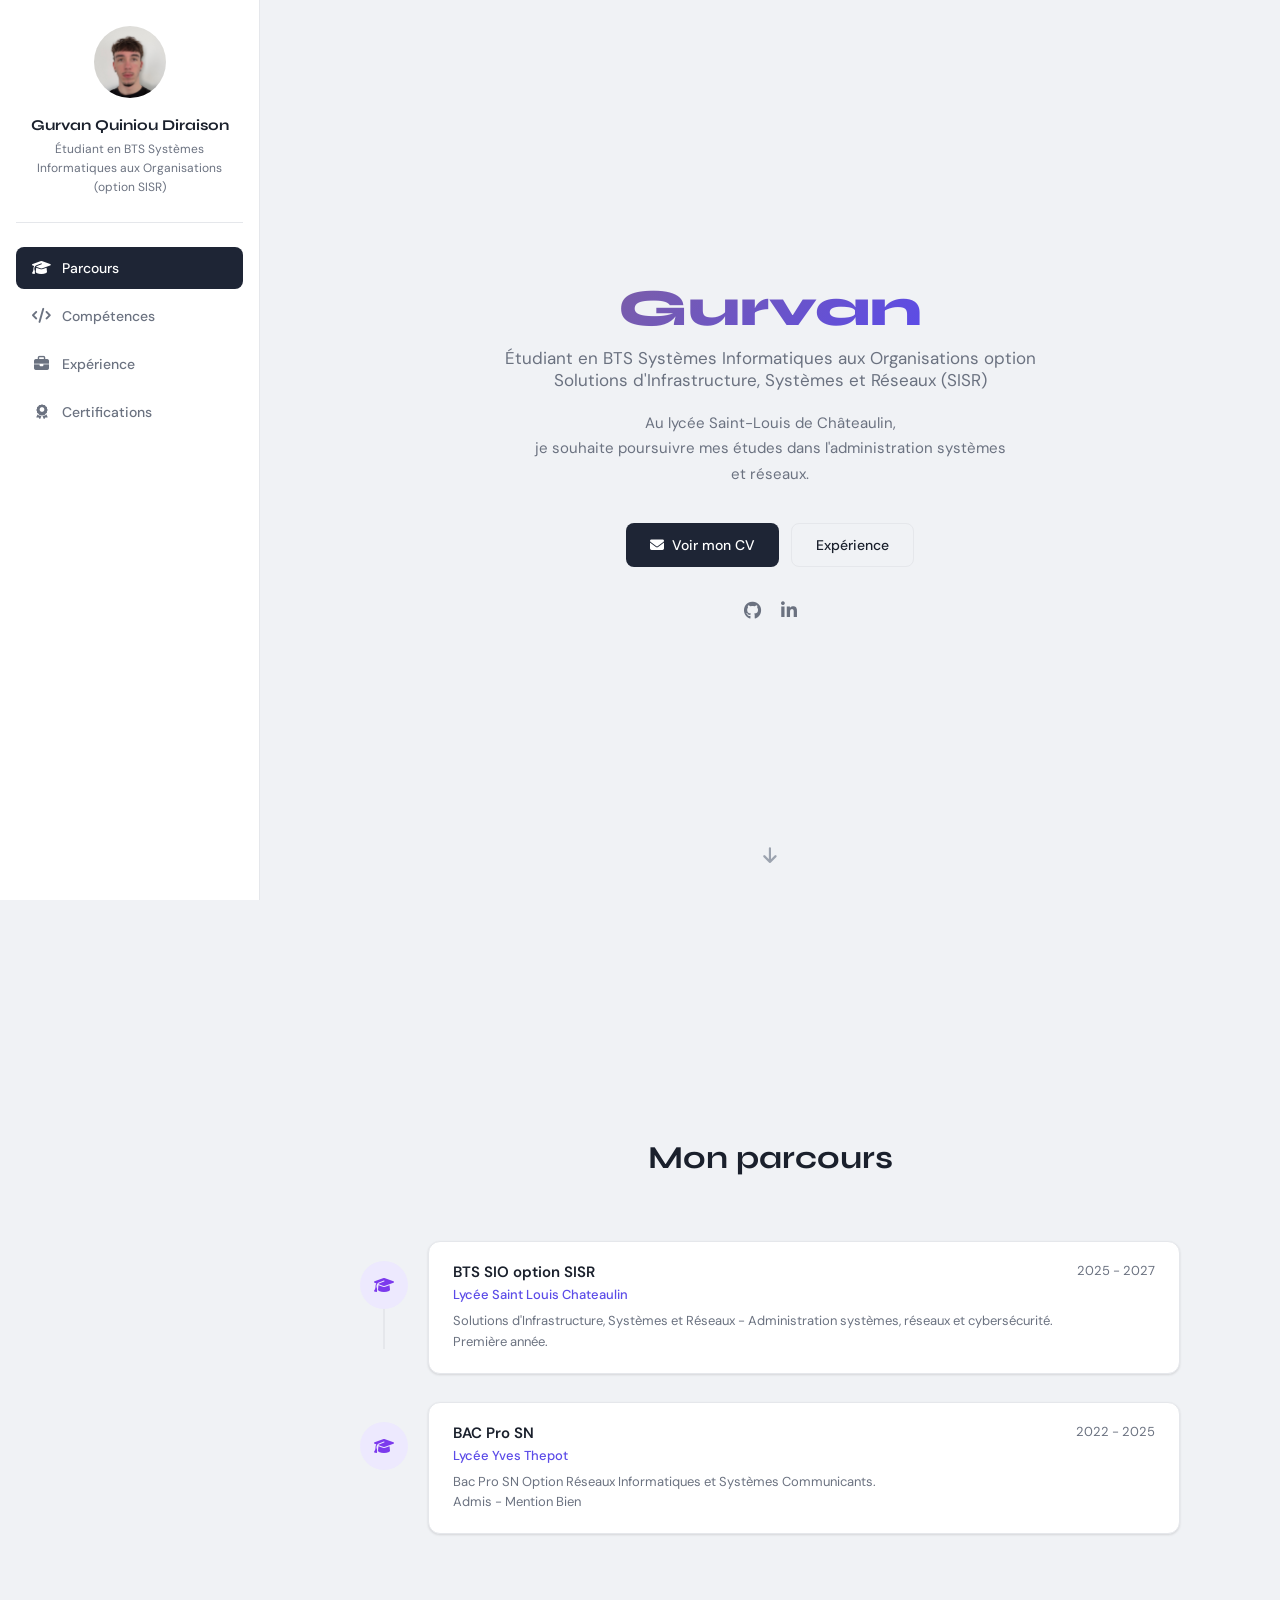
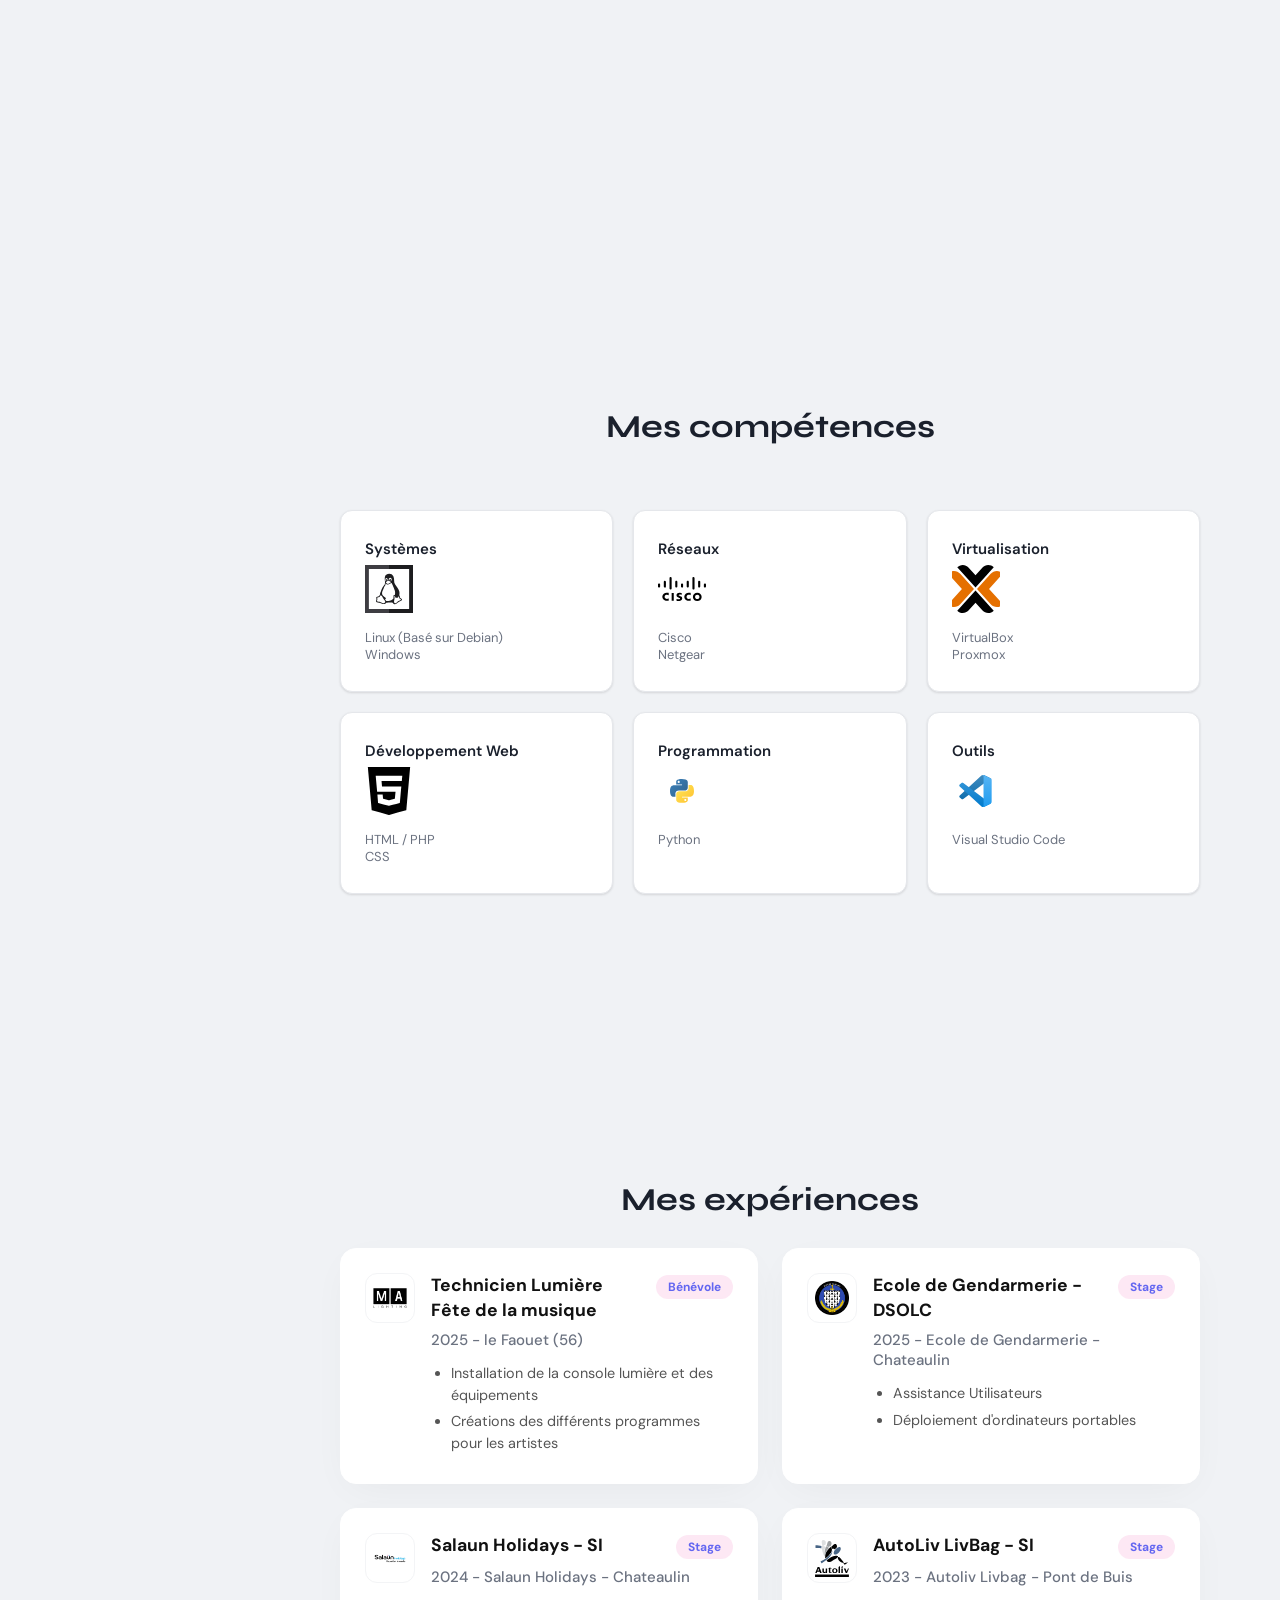
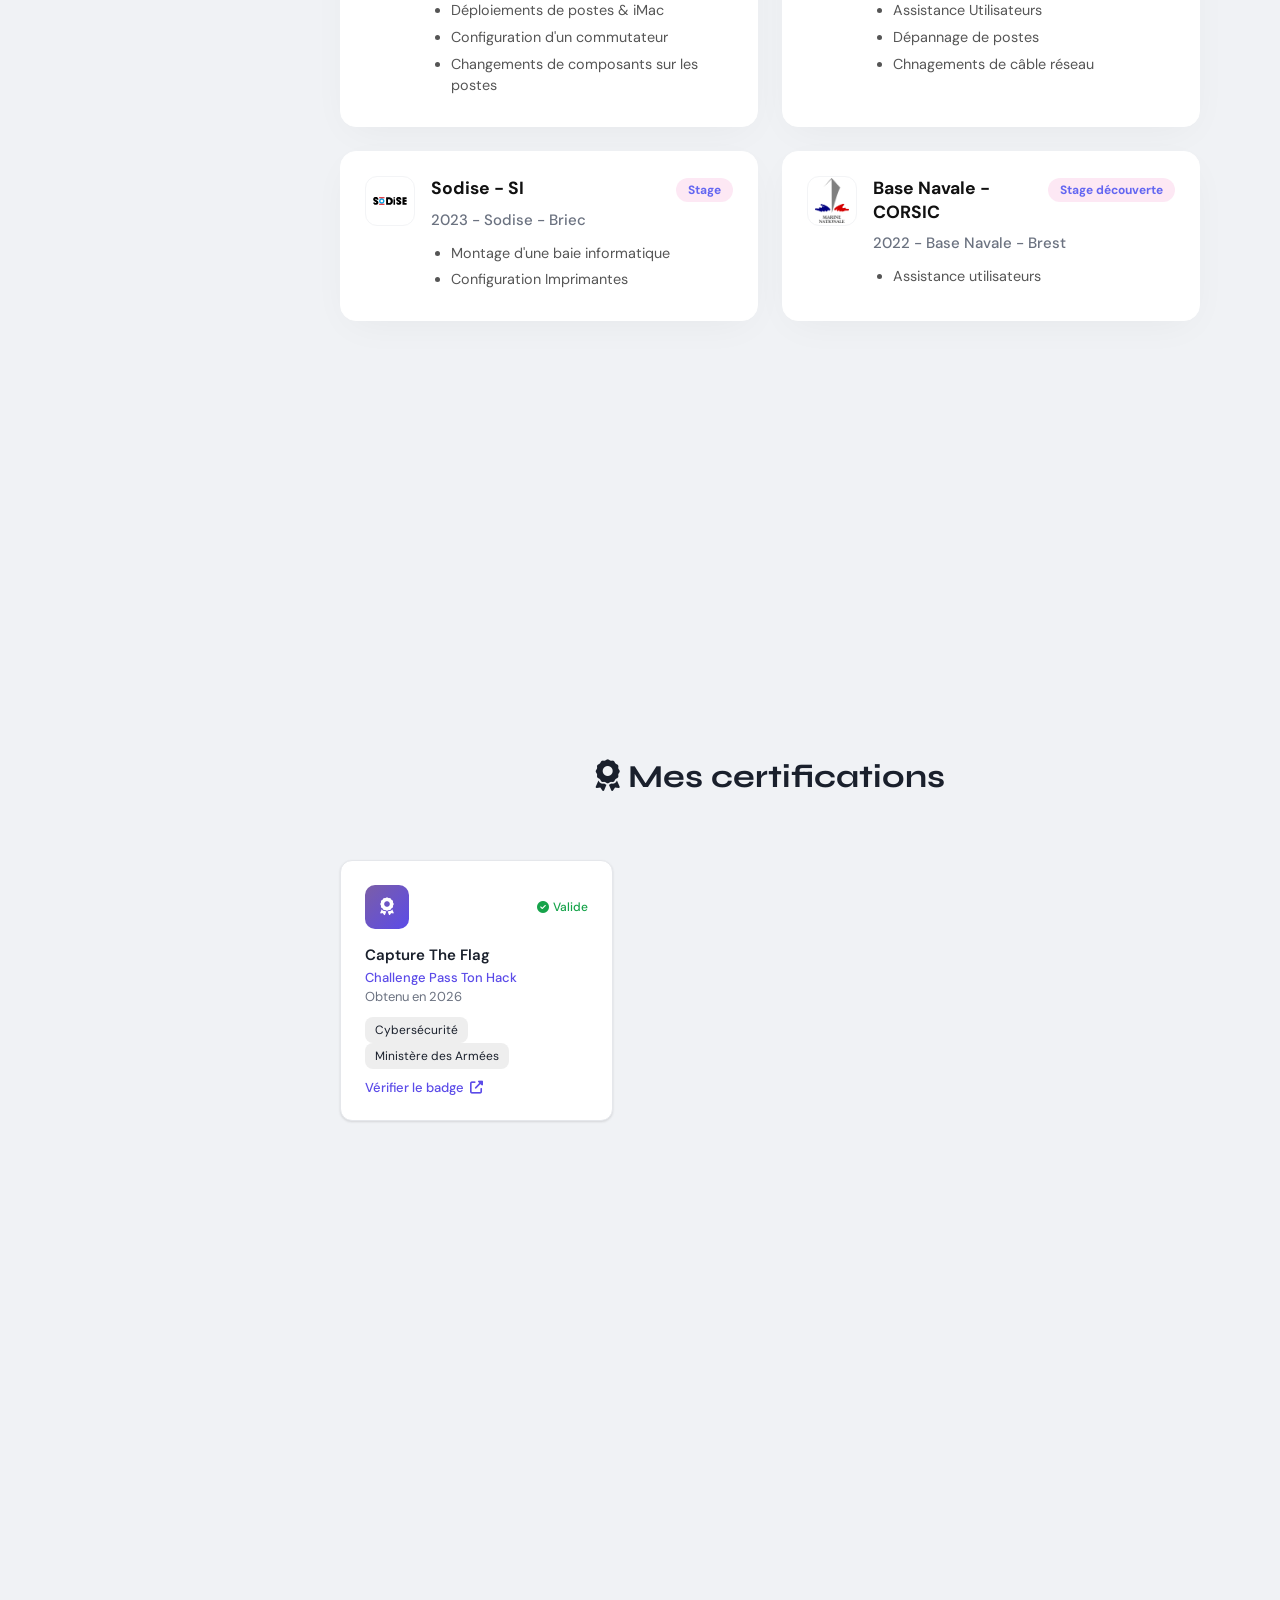
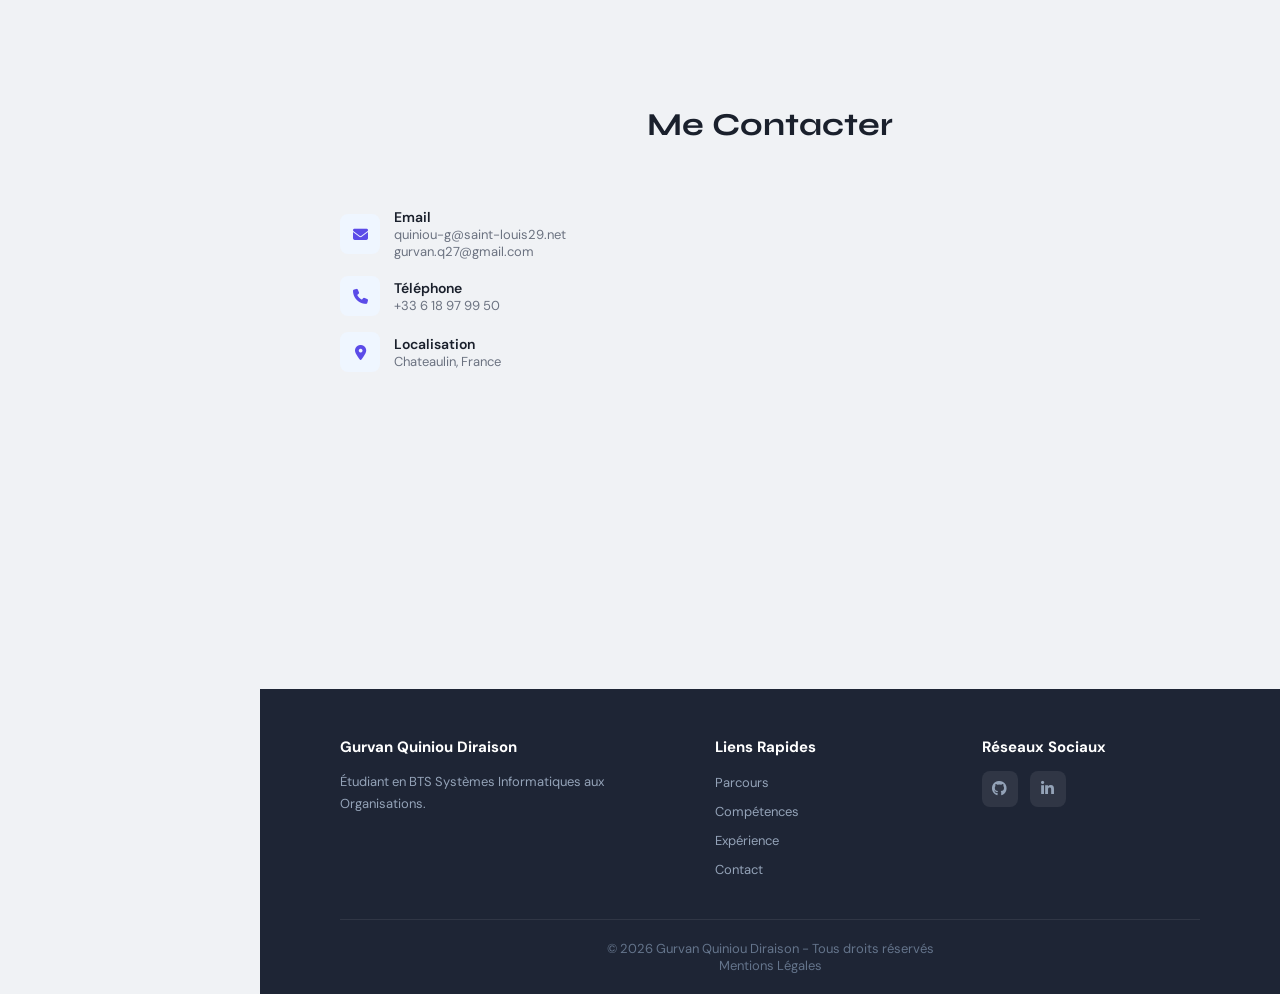
==== index.html @ 353974ca "Update GitHub link" ====
<!DOCTYPE html>
<html lang="fr">

<head>
  <meta charset="UTF-8" />
  <meta name="viewport" content="width=device-width, initial-scale=1.0">
  <meta name="robots" content="index, follow">
  <title>Quiniou Diraison Gurvan – Portfolio</title>
  <meta name="description"
    content="Portfolio de Gurvan, étudiant en BTS SIO au lycée Saint-Louis de Châteaulin. Découvrez mes projets en développement, administration système et cybersécurité.">
  <link rel="stylesheet" href="style.css">
  <link
    href="https://fonts.googleapis.com/css2?family=Syne:wght@600;700;800&family=DM+Sans:wght@300;400;500;600&display=swap"
    rel="stylesheet" />
  <link rel="stylesheet" href="https://cdnjs.cloudflare.com/ajax/libs/font-awesome/6.5.0/css/all.min.css" />
  <script defer src="script.js"></script>
</head>

<body>
  <button class="menu-toggle" id="menu-toggle">
    <i class="fas fa-bars"></i>
  </button>
  <div class="overlay" id="overlay"></div>

  <aside class="sidebar">
    <div class="sidebar-profile">
      <div class="avatar"><img class="avatar" src="images/img.jpeg"></div>
      <h2 class="sidebar-name">Gurvan Quiniou Diraison</h2>
      <p class="sidebar-bio">Étudiant en BTS Systèmes Informatiques aux Organisations (option SISR)</p>
    </div>
    <div class="sidebar-divider"></div>
    <nav class="sidebar-nav">
      <a href="#parcours" class="nav-item active" data-section="hero">
        <i class="fas fa-graduation-cap"></i> Parcours
      </a>
      <a href="#competences" class="nav-item" data-section="competences">
        <i class="fas fa-code"></i> Compétences
      </a>
      <a href="#experience" class="nav-item" data-section="experience">
        <i class="fas fa-briefcase"></i> Expérience
      </a>
      <a href="#certifications" class="nav-item" data-section="certifications">
        <i class="fas fa-award"></i> Certifications
      </a>
    </nav>
  </aside>

  <main class="main">

    <section id="hero" class="section section-hero">
      <div class="hero-content">
        <h1 class="hero-name">Gurvan</h1>
        <p class="hero-title">Étudiant en BTS Systèmes Informatiques aux Organisations option Solutions
          d'Infrastructure, Systèmes et Réseaux (SISR)</p>
        <p class="hero-desc">Au lycée Saint-Louis de Châteaulin,<br>je souhaite poursuivre mes études dans
          l'administration systèmes et réseaux.</p>
        <div class="hero-btns">
          <a href="images/Quiniou_Diraison_Gurvan_CV.pdf" target="_blank" rel="noopener noreferrer" class="btn btn-dark"><i class="fas fa-envelope"></i>Voir
            mon CV</a>
          <a href="#experience" class="btn btn-outline">Expérience</a>
        </div>
        <div class="hero-socials">
          <a href="https://github.com/quiniou-g/" target="_blank" class="social-icon"><i class="fab fa-github"></i></a>
          <a href="https://www.linkedin.com/in/gurvan-quiniou-diraison-a9b6853a7" target="_blank" class="social-icon"><i
              class="fab fa-linkedin-in"></i></a>
        </div>
      </div>
      <div class="scroll-down"><i class="fas fa-arrow-down"></i></div>
    </section>

    <section id="parcours" class="section">
      <div class="section-header">
        <h2>Mon parcours</h2>
      </div>
      <div class="timeline">

        <div class="timeline-item">
          <div class="timeline-icon edu"><i class="fas fa-graduation-cap"></i></div>
          <div class="timeline-card">
            <div class="timeline-card-header">
              <span class="timeline-title">BTS SIO option SISR</span>
              <span class="timeline-date">2025 - 2027</span>
            </div>
            <span class="timeline-company">Lycée Saint Louis Chateaulin</span>
            <p class="timeline-desc">Solutions d'Infrastructure, Systèmes et Réseaux - Administration systèmes, réseaux
              et cybersécurité.</p>
            <p class="timeline-desc">Première année.</p>
          </div>
        </div>

        <div class="timeline-item">
          <div class="timeline-icon edu"><i class="fas fa-graduation-cap"></i></div>
          <div class="timeline-card">
            <div class="timeline-card-header">
              <span class="timeline-title">BAC Pro SN</span>
              <span class="timeline-date">2022 - 2025</span>
            </div>
            <span class="timeline-company">Lycée Yves Thepot</span>
            <p class="timeline-desc">Bac Pro SN Option Réseaux Informatiques et Systèmes Communicants.</p>
            <p class="timeline-desc">Admis - Mention Bien</p>
          </div>
        </div>

      </div>
    </section>

    <section id="competences" class="section">
      <div class="section-header">
        <h2>Mes compétences</h2>
      </div>
      <div class="skills-grid">
        <div class="skill-card">
          <h3>Systèmes</h3>
          <div class="skill-icon"><img src="images/linux.svg" alt="Linux"></div>
          <p>Linux (Basé sur Debian)</p>
          <p>Windows</p>
        </div>
        <div class="skill-card">
          <h3>Réseaux</h3>
          <div class="skill-icon"><img src="images/cisco.svg" alt="Cisco"></div>
          <p>Cisco</p>
          <p>Netgear</p>
        </div>
        <div class="skill-card">
          <h3>Virtualisation</h3>
          <div class="skill-icon"><img src="images/proxmox.svg" alt="Proxmox"></div>
          <p>VirtualBox</p>
          <p>Proxmox</p>
        </div>
        <div class="skill-card">
          <h3>Développement Web</h3>
          <div class="skill-icon"><img src="images/html5.svg" alt="HTML5"></div>
          <p>HTML / PHP</p>
          <p>CSS</p>
        </div>
        <div class="skill-card">
          <h3>Programmation</h3>
          <div class="skill-icon"><img src="images/python.svg" alt="Python" title="Python"></div>
          <p>Python</p>
        </div>
        <div class="skill-card">
          <h3>Outils</h3>
          <div class="skill-icon"><img src="images/vscode.svg" alt="VS Code" title="VS Code"></div>
          <p>Visual Studio Code</p>
        </div>
      </div>
    </section>

    <section id="experience" class="section">
      <div class="section-header">
        <h2>Mes expériences</h2><br>
        <div class="exp-grid">
          <div class="exp-item reveal delay-1">
            <div class="exp-logo-container">
              <img src="images/grandma.png" alt="grand MA 3" class="exp-img" width="100" height="100" loading="lazy">
            </div>
            <div class="exp-content">
              <div class="exp-header">
                <h3>Technicien Lumière Fête de la musique</h3>
                <span class="badge">Bénévole</span>
              </div>
              <p class="company">2025 - le Faouet (56)</p>
              <ul class="desc-list">
                <li>Installation de la console lumière et des équipements</li>
                <li>Créations des différents programmes pour les artistes</li>
              </ul>
            </div>
          </div>
          <div class="exp-item reveal delay-2">
            <div class="exp-logo-container">
              <img src="images/egchateaulin.png" alt="EcoleGendarmerie" class="exp-img" width="100" height="100"
                loading="lazy">
            </div>
            <div class="exp-content">
              <div class="exp-header">
                <h3>Ecole de Gendarmerie - DSOLC</h3>
                <span class="badge">Stage</span>
              </div>
              <p class="company">2025 - Ecole de Gendarmerie - Chateaulin</p>
              <ul class="desc-list">
                <li>Assistance Utilisateurs</li>
                <li>Déploiement d'ordinateurs portables</li>
              </ul>
            </div>
          </div>
          <div class="exp-item reveal delay-3">
            <div class="exp-logo-container">
              <img src="images/SH.png" alt="SalaunHolidays" class="exp-img" width="100" height="100" loading="lazy">
            </div>
            <div class="exp-content">
              <div class="exp-header">
                <h3>Salaun Holidays - SI</h3>
                <span class="badge">Stage</span>
              </div>
              <p class="company">2024 - Salaun Holidays - Chateaulin</p>
              <ul class="desc-list">
                <li>Déploiements de postes & iMac</li>
                <li>Configuration d'un commutateur</li>
                <li>Changements de composants sur les postes</li>
              </ul>
            </div>
          </div>
          <div class="exp-item reveal delay-1">
            <div class="exp-logo-container">
              <img src="images/autoliv.svg" alt="Autoliv" class="exp-img" width="100" height="100" loading="lazy">
            </div>
            <div class="exp-content">
              <div class="exp-header">
                <h3>AutoLiv LivBag - SI</h3>
                <span class="badge">Stage</span>
              </div>
              <p class="company">2023 - Autoliv Livbag - Pont de Buis</p>
              <ul class="desc-list">
                <li>Assistance Utilisateurs</li>
                <li>Dépannage de postes</li>
                <li>Chnagements de câble réseau</li>
              </ul>
            </div>
          </div>
          <div class="exp-item reveal delay-2">
            <div class="exp-logo-container">
              <img src="images/sodise.svg" alt="Sodise" class="exp-img" width="100" height="100" loading="lazy">
            </div>
            <div class="exp-content">
              <div class="exp-header">
                <h3>Sodise - SI</h3>
                <span class="badge">Stage</span>
              </div>
              <p class="company">2023 - Sodise - Briec</p>
              <ul class="desc-list">
                <li>Montage d'une baie informatique</li>
                <li>Configuration Imprimantes</li>
              </ul>
            </div>
          </div>
          <div class="exp-item reveal delay-3">
            <div class="exp-logo-container">
              <img src="images/basenavale.png" alt="Base Naval" class="exp-img" width="100" height="100" loading="lazy">
            </div>
            <div class="exp-content">
              <div class="exp-header">
                <h3>Base Navale - CORSIC</h3>
                <span class="badge">Stage découverte</span>
              </div>
              <p class="company">2022 - Base Navale - Brest</p>
              <ul class="desc-list">
                <li>Assistance utilisateurs</li>
              </ul>
            </div>
          </div>
        </div>
      </div>
    </section>

    <section id="certifications" class="section">
      <div class="section-header">
        <h2><i class="fas fa-award"></i> Mes certifications</h2>
      </div>
      <div class="cert-grid">

        <div class="cert-card">
          <div class="cert-card-top">
            <div class="cert-icon"><i class="fas fa-award"></i></div>
            <span class="cert-badge"><i class="fas fa-check-circle"></i> Valide</span>
          </div>
          <h3>Capture The Flag</h3>
          <span class="cert-org">Challenge Pass Ton Hack</span>
          <p class="cert-year">Obtenu en 2026</p>
          <div class="tags">
            <span class="tag">Cybersécurité</span>
            <span class="tag">Ministère des Armées</span>
          </div>
          <a href="./Certifications/challenge-ctf-passe-ton-hack.pdf" target="_blank" class="cert-link">Vérifier le
            badge <i class="fas fa-external-link-alt"></i></a>
        </div>
      </div>
    </section>

    <section id="contact" class="section">
      <div class="section-header">
        <h2>Me Contacter</h2>
      </div>
      <div class="contact-layout">
        <div class="contact-left">
          <div class="contact-infos">
            <div class="contact-info-item">
              <div class="contact-info-icon"><i class="fas fa-envelope"></i></div>
              <div>
                <strong>Email</strong>
                <span>quiniou-g@saint-louis29.net</span>
                <span>gurvan.q27@gmail.com</span>
              </div>
            </div>
            <div class="contact-info-item">
              <div class="contact-info-icon"><i class="fas fa-phone"></i></div>
              <div>
                <strong>Téléphone</strong>
                <span>+33 6 18 97 99 50</span>
              </div>
            </div>
            <div class="contact-info-item">
              <div class="contact-info-icon"><i class="fas fa-map-marker-alt"></i></div>
              <div>
                <strong>Localisation</strong>
                <span>Chateaulin, France</span>
              </div>
            </div>
          </div>
        </div>
      </div>
    </section>

    <footer class="footer">
      <div class="footer-inner">
        <div class="footer-col">
          <h4>Gurvan Quiniou Diraison</h4>
          <p>Étudiant en BTS Systèmes Informatiques aux Organisations.</p>
        </div>
        <div class="footer-col">
          <h4>Liens Rapides</h4>
          <ul>
            <li><a href="#parcours">Parcours</a></li>
            <li><a href="#competences">Compétences</a></li>
            <li><a href="#experience">Expérience</a></li>
            <li><a href="#contact">Contact</a></li>
          </ul>
        </div>
        <div class="footer-col">
          <h4>Réseaux Sociaux</h4>
          <div class="footer-socials">
            <a href="https://github.com/quiniou-g/"><i class="fab fa-github"></i></a>
            <a href="#"><i class="fab fa-linkedin-in"></i></a>
          </div>
        </div>
      </div>
      <div class="footer-bottom">
        <p>© 2026 Gurvan Quiniou Diraison - Tous droits réservés</p>
        <a href="/mentions">Mentions Légales</a>
      </div>
    </footer>
    <script>
      const toggle = document.getElementById("menu-toggle");
      const sidebar = document.querySelector(".sidebar");
      const overlay = document.getElementById("overlay");

      toggle.addEventListener("click", () => {
        sidebar.classList.toggle("active");
        overlay.classList.toggle("active");
      });

      overlay.addEventListener("click", () => {
        sidebar.classList.remove("active");
        overlay.classList.remove("active");
      });

      document.querySelectorAll(".nav-item").forEach(item => {
        item.addEventListener("click", () => {
          sidebar.classList.remove("active");
          overlay.classList.remove("active");
        });
      });
    </script>
  </main>
</body>

</html>
---- style.css ----
/* ===========================
   VARIABLES & RESET
=========================== */
:root {
  --bg: #f0f2f5;
  --white: #ffffff;
  --sidebar-bg: #ffffff;
  --sidebar-width: 260px;
  --dark: #1e2535;
  --dark-hover: #2a3347;
  --accent: #5b4be8;
  --accent2: #7c3aed;
  --gradient: linear-gradient(135deg, #7b5ea7 0%, #5b4be8 100%);
  --text: #1a202c;
  --text-muted: #6b7280;
  --text-light: #9ca3af;
  --border: #e5e7eb;
  --card-bg: #ffffff;
  --radius: 12px;
  --radius-sm: 8px;
  --shadow: 0 1px 3px rgba(0, 0, 0, 0.07), 0 1px 2px rgba(0, 0, 0, 0.05);
  --shadow-md: 0 4px 12px rgba(0, 0, 0, 0.08);
  --card-bg: #ffffff;
  --accent-purple: #6366f1;
}

*,
*::before,
*::after {
  box-sizing: border-box;
  margin: 0;
  padding: 0;
}

html {
  scroll-behavior: smooth;
}

body {
  font-family: 'DM Sans', sans-serif;
  background: var(--bg);
  color: var(--text);
  display: flex;
  min-height: 100vh;
}

a {
  text-decoration: none;
  color: inherit;
}

ul {
  list-style: none;
}

img {
  display: block;
  width: 100%;
  height: 100%;
  object-fit: cover;
}

/* ===========================
   SIDEBAR
=========================== */
.sidebar {
  width: var(--sidebar-width);
  min-height: 100vh;
  background: var(--white);
  border-right: 1px solid var(--border);
  position: fixed;
  top: 0;
  left: 0;
  display: flex;
  flex-direction: column;
  padding: 32px 16px 24px;
  z-index: 1000;
  transition: left 0.3s ease;
}

.sidebar-profile {
  text-align: center;
  padding: 0 8px;
}

.avatar {
  width: 72px;
  height: 72px;
  border-radius: 50%;
  /* background: var(--gradient); */
  display: flex;
  align-items: center;
  justify-content: center;
  font-family: 'Syne', sans-serif;
  font-weight: 700;
  font-size: 22px;
  color: #fff;
  margin: 0 auto 12px;
  flex-shrink: 0;
}

.avatar-lg {
  width: 100px;
  height: 100px;
  font-size: 30px;
  margin: 0 auto 24px;
}

.sidebar-name {
  font-family: 'Syne', sans-serif;
  font-size: 15px;
  font-weight: 700;
  color: var(--text);
  margin-bottom: 6px;
}

.sidebar-bio {
  font-size: 12px;
  color: var(--text-muted);
  line-height: 1.6;
}

.sidebar-divider {
  height: 1px;
  background: var(--border);
  margin: 24px 0;
}

.sidebar-nav {
  display: flex;
  flex-direction: column;
  gap: 6px;
}

.nav-item {
  display: flex;
  align-items: center;
  gap: 12px;
  padding: 12px 16px;
  border-radius: var(--radius-sm);
  font-size: 14px;
  font-weight: 500;
  color: var(--text-muted);
  transition: all 0.2s ease;
  cursor: pointer;
}

.nav-item i {
  font-size: 15px;
  width: 18px;
  text-align: center;
}

.nav-item:hover {
  background: var(--bg);
  color: var(--text);
}

.nav-item.active {
  background: var(--dark);
  color: #fff;
}

/* ===========================
   MAIN
=========================== */
.main {
  margin-left: var(--sidebar-width);
  flex: 1;
  display: flex;
  flex-direction: column;
}

.section {
  padding: 80px 80px 80px 80px;
  min-height: 100vh;
  display: flex;
  flex-direction: column;
  justify-content: center;
}

.section-header {
  text-align: center;
  margin-bottom: 56px;
}

.section-header h2 {
  font-family: 'Syne', sans-serif;
  font-size: 32px;
  font-weight: 700;
  color: var(--text);
  margin-bottom: 8px;
}

.section-header p {
  font-size: 15px;
  color: var(--text-muted);
}

/* ===========================
   HERO
=========================== */
.section-hero {
  align-items: center;
  text-align: center;
  position: relative;
  background: var(--bg);
}

.hero-content {
  max-width: 600px;
  display: flex;
  flex-direction: column;
  align-items: center;
}

.hero-name {
  font-family: 'Syne', sans-serif;
  font-size: 52px;
  font-weight: 800;
  background: var(--gradient);
  -webkit-background-clip: text;
  -webkit-text-fill-color: transparent;
  background-clip: text;
  margin-bottom: 8px;
}

.hero-title {
  font-size: 17px;
  color: var(--text-muted);
  margin-bottom: 20px;
  font-weight: 400;
}

.hero-desc {
  font-size: 15px;
  color: var(--text-muted);
  line-height: 1.7;
  max-width: 480px;
  margin-bottom: 36px;
}

.hero-btns {
  display: flex;
  gap: 12px;
  margin-bottom: 32px;
}

.hero-socials {
  display: flex;
  gap: 20px;
}

.social-icon {
  font-size: 18px;
  color: var(--text-muted);
  transition: color 0.2s;
}

.social-icon:hover {
  color: var(--accent);
}

.scroll-down {
  position: absolute;
  bottom: 32px;
  left: 50%;
  transform: translateX(-50%);
  color: var(--text-light);
  font-size: 18px;
  animation: bounce 2s infinite;
}

@keyframes bounce {

  0%,
  100% {
    transform: translateX(-50%) translateY(0);
  }

  50% {
    transform: translateX(-50%) translateY(8px);
  }
}

/* ===========================
   BOUTONS
=========================== */
.btn {
  display: inline-flex;
  align-items: center;
  gap: 8px;
  padding: 12px 24px;
  border-radius: var(--radius-sm);
  font-size: 14px;
  font-weight: 500;
  font-family: 'DM Sans', sans-serif;
  cursor: pointer;
  border: none;
  transition: all 0.2s ease;
}

.btn-dark {
  background: var(--dark);
  color: #fff;
}

.btn-dark:hover {
  background: var(--dark-hover);
}

.btn-outline {
  background: transparent;
  color: var(--text);
  border: 1.5px solid var(--border);
}

.btn-outline:hover {
  border-color: var(--text-muted);
  background: var(--white);
}

.btn-sm {
  padding: 10px 18px;
  font-size: 13px;
  flex: 1;
  justify-content: center;
}

.btn-full {
  width: 100%;
  justify-content: center;
}

.btn-icon {
  display: flex;
  align-items: center;
  justify-content: center;
  width: 40px;
  height: 40px;
  border-radius: var(--radius-sm);
  background: var(--bg);
  color: var(--text-muted);
  font-size: 16px;
  transition: background 0.2s;
  flex-shrink: 0;
}

.btn-icon:hover {
  background: var(--border);
}

/* ===========================
   TIMELINE
=========================== */
.timeline {
  display: flex;
  flex-direction: column;
  gap: 0;
  position: relative;
  max-width: 820px;
  margin: 0 auto;
  width: 100%;
}

.timeline-item {
  display: flex;
  gap: 0;
  position: relative;
  padding-bottom: 0;
}

.timeline-icon {
  width: 48px;
  height: 48px;
  border-radius: 50%;
  display: flex;
  align-items: center;
  justify-content: center;
  font-size: 16px;
  flex-shrink: 0;
  position: relative;
  z-index: 2;
  margin-top: 20px;
}

.timeline-icon.work {
  background: #dbeafe;
  color: #3b82f6;
}

.timeline-icon.edu {
  background: #ede9fe;
  color: #7c3aed;
}

.timeline-item:not(:last-child) .timeline-icon::after {
  content: '';
  position: absolute;
  top: 48px;
  left: 50%;
  transform: translateX(-50%);
  width: 2px;
  background: var(--border);
  bottom: -40px;
}

.timeline-card {
  flex: 1;
  background: var(--card-bg);
  border: 1px solid var(--border);
  border-radius: var(--radius);
  padding: 20px 24px;
  margin-left: 20px;
  margin-bottom: 28px;
  box-shadow: var(--shadow);
}

.timeline-card-header {
  display: flex;
  justify-content: space-between;
  align-items: flex-start;
  margin-bottom: 4px;
}

.timeline-title {
  font-size: 15px;
  font-weight: 600;
  color: var(--text);
}

.timeline-date {
  font-size: 13px;
  color: var(--text-muted);
  white-space: nowrap;
  margin-left: 16px;
}

.timeline-company {
  font-size: 13px;
  font-weight: 500;
  color: var(--accent);
  display: block;
  margin-bottom: 8px;
}

.timeline-desc {
  font-size: 13px;
  color: var(--text-muted);
  line-height: 1.6;
}

/* ===========================
   COMPETENCES
=========================== */
.skills-grid {
  display: grid;
  grid-template-columns: repeat(3, 1fr);
  gap: 20px;
  max-width: 960px;
  margin: 0 auto;
  width: 100%;
}

.skill-card {
  background: var(--card-bg);
  border: 1px solid var(--border);
  border-radius: var(--radius);
  padding: 28px 24px;
  box-shadow: var(--shadow);
  transition: transform 0.2s, box-shadow 0.2s;
}

.skill-card:hover {
  transform: translateY(-2px);
  box-shadow: var(--shadow-md);
}

.skill-icon {
  width: 48px;
  height: 48px;
  border-radius: 10px;
  display: flex;
  align-items: center;
  justify-content: center;
  font-size: 20px;
  margin-bottom: 16px;
}

.icon-blue {
  background: #dbeafe;
  color: #3b82f6;
}

.icon-green {
  background: #dcfce7;
  color: #16a34a;
}

.icon-purple {
  background: #ede9fe;
  color: #7c3aed;
}

.icon-orange {
  background: #ffedd5;
  color: #ea580c;
}

.icon-pink {
  background: #fce7f3;
  color: #db2777;
}

.icon-yellow {
  background: #fef9c3;
  color: #ca8a04;
}

.skill-card h3 {
  font-size: 15px;
  font-weight: 600;
  margin-bottom: 6px;
  color: var(--text);
}

.skill-card p {
  font-size: 13px;
  color: var(--text-muted);
}

/* ===========================
   EXPERIENCES
=========================== */

.section2 {
  min-height: 100vh;
  width: 100%;
  display: flex;
  flex-direction: column;
  justify-content: center;
  align-items: center;
  text-align: center;
  padding: 6rem 2rem;
}

.container2 {
  width: 100%;
  max-width: 1100px;
  margin: 0 auto;
}

.exp-grid {
  display: grid;
  grid-template-columns: repeat(2, 1fr);
  gap: 1.5rem;
  text-align: left;
  margin-bottom: 2rem;
}

.exp-item {
  display: flex;
  gap: 1rem;
  background: var(--card-bg);
  padding: 1.5rem;
  border: 1px solid var(--card-bg);
  height: auto;
  align-items: flex-start;
  border-radius: 16px;
  box-shadow: 0 10px 40px -10px rgba(0, 0, 0, 0.05);
  transition: .1s;
}

.exp-item:hover {
  transform: translateY(-3px);
  border-color: var(--accent-purple);
  box-shadow: 0 20px 40px -10px rgba(99, 102, 241, 0.15);
}

.exp-logo-container {
  width: 50px;
  height: 50px;
  background: #fff;
  border: 1px solid #f3f4f6;
  border-radius: 12px;
  display: flex;
  align-items: center;
  justify-content: center;
  flex-shrink: 0;
  overflow: hidden;
}

.exp-img {
  width: 70%;
  height: auto;
  object-fit: contain;
}

.exp-content {
  flex: 1;
  min-width: 0;
}

.exp-header {
  display: flex;
  justify-content: space-between;
  align-items: flex-start;
  margin-bottom: .5rem;
  gap: 15px;
  flex-wrap: nowrap;
}

.exp-header h3 {
  font-size: 1.1rem;
  flex: 1;
  margin: 0;
  line-height: 1.4;
  color: #111;
  font-weight: 700;
}

.badge {
  background: rgba(235, 35, 151, 0.1);
  color: var(--accent-purple);
  padding: 4px 12px;
  border-radius: 20px;
  font-size: .75rem;
  font-weight: 700;
  white-space: nowrap;
  flex-shrink: 0;
  margin-top: 2px;
}

.company {
  font-size: .9rem;
  margin-bottom: .8rem;
  font-weight: 500;
  color: #6b7280;
}

.desc-list {
  list-style-type: disc;
  padding-left: 20px;
  margin: 0;
  line-height: 1.5;
  color: #555;
  font-size: .9rem;
}

.desc-list li {
  margin-bottom: 5px;
}


/* ===========================
   CERTIFICATIONS
=========================== */
.cert-grid {
  display: grid;
  grid-template-columns: repeat(3, 1fr);
  gap: 20px;
  max-width: 1000px;
  margin: 0 auto;
  width: 100%;
}

.cert-card {
  background: var(--card-bg);
  border: 1px solid var(--border);
  border-radius: var(--radius);
  padding: 24px;
  box-shadow: var(--shadow);
  transition: transform 0.2s, box-shadow 0.2s;
}

.cert-card:hover {
  transform: translateY(-2px);
  box-shadow: var(--shadow-md);
}

.cert-card-top {
  display: flex;
  justify-content: space-between;
  align-items: center;
  margin-bottom: 16px;
}

.cert-icon {
  width: 44px;
  height: 44px;
  background: var(--gradient);
  border-radius: 10px;
  display: flex;
  align-items: center;
  justify-content: center;
  color: #fff;
  font-size: 18px;
}

.cert-badge {
  font-size: 12px;
  color: #16a34a;
  font-weight: 500;
  display: flex;
  align-items: center;
  gap: 4px;
}

.cert-card h3 {
  font-size: 15px;
  font-weight: 600;
  color: var(--text);
  margin-bottom: 4px;
}

.cert-org {
  font-size: 13px;
  color: var(--accent);
  font-weight: 500;
  display: block;
  margin-bottom: 2px;
}

.cert-year {
  font-size: 13px;
  color: var(--text-muted);
  margin-bottom: 12px;
}

.cert-id {
  font-size: 11px;
  color: var(--text-light);
  margin: 12px 0 6px;
}

.cert-link {
  font-size: 13px;
  color: var(--accent);
  font-weight: 500;
  display: flex;
  align-items: center;
  gap: 6px;
  transition: opacity 0.2s;
}

.cert-link:hover {
  opacity: 0.7;
}

/* ===========================
   CONTACT
=========================== */
.contact-layout {
  display: grid;
  grid-template-columns: 1fr 1.2fr;
  gap: 60px;
  max-width: 900px;
  margin: 0 auto;
  width: 100%;
}

.contact-left h3 {
  font-size: 20px;
  font-weight: 700;
  margin-bottom: 12px;
}

.contact-left>p {
  font-size: 14px;
  color: var(--text-muted);
  line-height: 1.7;
  margin-bottom: 28px;
}

.contact-infos {
  display: flex;
  flex-direction: column;
  gap: 16px;
}

.contact-info-item {
  display: flex;
  align-items: center;
  gap: 14px;
}

.contact-info-icon {
  width: 40px;
  height: 40px;
  background: #eff6ff;
  border-radius: var(--radius-sm);
  display: flex;
  align-items: center;
  justify-content: center;
  color: var(--accent);
  font-size: 15px;
  flex-shrink: 0;
}

.contact-info-item div {
  display: flex;
  flex-direction: column;
}

.contact-info-item strong {
  font-size: 14px;
  font-weight: 600;
  color: var(--text);
}

.contact-info-item span {
  font-size: 13px;
  color: var(--text-muted);
}

.form-group {
  margin-bottom: 16px;
}

.form-group label {
  display: block;
  font-size: 13px;
  font-weight: 500;
  color: var(--text);
  margin-bottom: 6px;
}

.form-group input,
.form-group textarea {
  width: 100%;
  padding: 12px 14px;
  border: 1.5px solid var(--border);
  border-radius: var(--radius-sm);
  font-size: 14px;
  font-family: 'DM Sans', sans-serif;
  background: var(--bg);
  color: var(--text);
  transition: border-color 0.2s;
  resize: none;
  outline: none;
}

.form-group input:focus,
.form-group textarea:focus {
  border-color: var(--accent);
  background: #fff;
}

.form-group input::placeholder,
.form-group textarea::placeholder {
  color: var(--text-light);
}

/* ===========================
   FOOTER
=========================== */
.footer {
  background: var(--dark);
  color: #cbd5e1;
  padding: 48px 80px 0;
}

.footer-inner {
  display: grid;
  grid-template-columns: 1.5fr 1fr 1fr;
  gap: 48px;
  padding-bottom: 40px;
  border-bottom: 1px solid rgba(255, 255, 255, 0.08);
}

.footer-col h4 {
  font-size: 15px;
  font-weight: 700;
  color: #fff;
  margin-bottom: 14px;
}

.footer-col p {
  font-size: 13px;
  line-height: 1.7;
  color: #94a3b8;
}

.footer-col ul {
  display: flex;
  flex-direction: column;
  gap: 8px;
}

.footer-col ul a {
  font-size: 13px;
  color: #94a3b8;
  transition: color 0.2s;
}

.footer-col ul a:hover {
  color: #fff;
}

.footer-socials {
  display: flex;
  gap: 12px;
}

.footer-socials a {
  width: 36px;
  height: 36px;
  border-radius: var(--radius-sm);
  background: rgba(255, 255, 255, 0.08);
  display: flex;
  align-items: center;
  justify-content: center;
  color: #94a3b8;
  font-size: 15px;
  transition: background 0.2s, color 0.2s;
}

.footer-socials a:hover {
  background: rgba(255, 255, 255, 0.16);
  color: #fff;
}

.footer-bottom {
  text-align: center;
  padding: 20px 0;
  font-size: 13px;
  color: #64748b;
}

.heart {
  color: #ef4444;
}


/* ===========================
   RESPONSIVE
=========================== */
@media (max-width: 1100px) {
  .cert-grid {
    grid-template-columns: repeat(2, 1fr);
  }
}

@media (max-width: 860px) {
  .main {
    margin-left: 0;
  }

  .section {
    padding: 60px 24px;
  }

  .skills-grid {
    grid-template-columns: repeat(2, 1fr);
  }

  .projects-grid {
    grid-template-columns: 1fr;
  }

  .cert-grid {
    grid-template-columns: repeat(2, 1fr);
  }

  .contact-layout {
    grid-template-columns: 1fr;
    gap: 32px;
  }

  .footer {
    padding: 40px 24px 0;
  }

  .footer-inner {
    grid-template-columns: 1fr;
    gap: 32px;
  }
}

@media (max-width: 560px) {
  .skills-grid {
    grid-template-columns: 1fr;
  }

  .cert-grid {
    grid-template-columns: 1fr;
  }

  .hero-name {
    font-size: 36px;
  }
}

.project-card {
  background: #fff;
  border-radius: 12px;
  overflow: hidden;
  box-shadow: 0 5px 15px rgba(0, 0, 0, 0.08);
}

.project-img img {
  width: 100%;
  height: 200px;
  object-fit: cover;
}

.project-body {
  padding: 20px;
}

.tags {
  margin: 10px 0;
}

.tag {
  display: inline-block;
  background: #eee;
  padding: 5px 10px;
  border-radius: 8px;
  font-size: 12px;
  margin-right: 5px;
}

.project-actions {
  display: flex;
  justify-content: space-between;
  align-items: center;
  margin-top: 15px;
}

/* ===========================
   MENU 
=========================== */
.menu-toggle {
  position: fixed;
  top: 20px;
  left: 20px;
  background: white;
  border: 2px solid var(--border);
  padding: 10px 12px;
  border-radius: 10px;
  z-index: 1100;
  display: none;
  cursor: pointer;
  box-shadow: var(--gradient);
}

.menu-toggle i {
  font-size: 18px;
  background: var(--gradient);
  -webkit-background-clip: text;
  -webkit-text-fill-color: transparent;
}

/* ===========================
   OVERLAY
=========================== */
.overlay {
  position: fixed;
  inset: 0;
  background: rgba(0, 0, 0, 0.4);
  z-index: 900;
  opacity: 0;
  pointer-events: none;
  transition: 0.3s;
}

.overlay.active {
  opacity: 1;
  pointer-events: all;
}

/* ===========================
   MOBILE
=========================== */
@media (max-width: 900px) {

  .menu-toggle {
    display: block;
  }

  .sidebar {
    left: -260px;
  }

  .sidebar.active {
    left: 0;
  }

  .main {
    margin-left: 0;
  }

  .section {
    padding: 60px 20px;
  }

  .hero-name {
    font-size: 34px;
  }

  .hero-btns {
    flex-direction: column;
    width: 100%;
  }

  .btn {
    width: 100%;
    justify-content: center;
  }

  .skills-grid {
    grid-template-columns: 1fr;
  }

  .exp-grid {
    grid-template-columns: 1fr;
  }

  .cert-grid {
    grid-template-columns: 1fr;
  }

  .contact-layout {
    grid-template-columns: 1fr;
  }

  .timeline-card-header {
    flex-direction: column;
  }
}
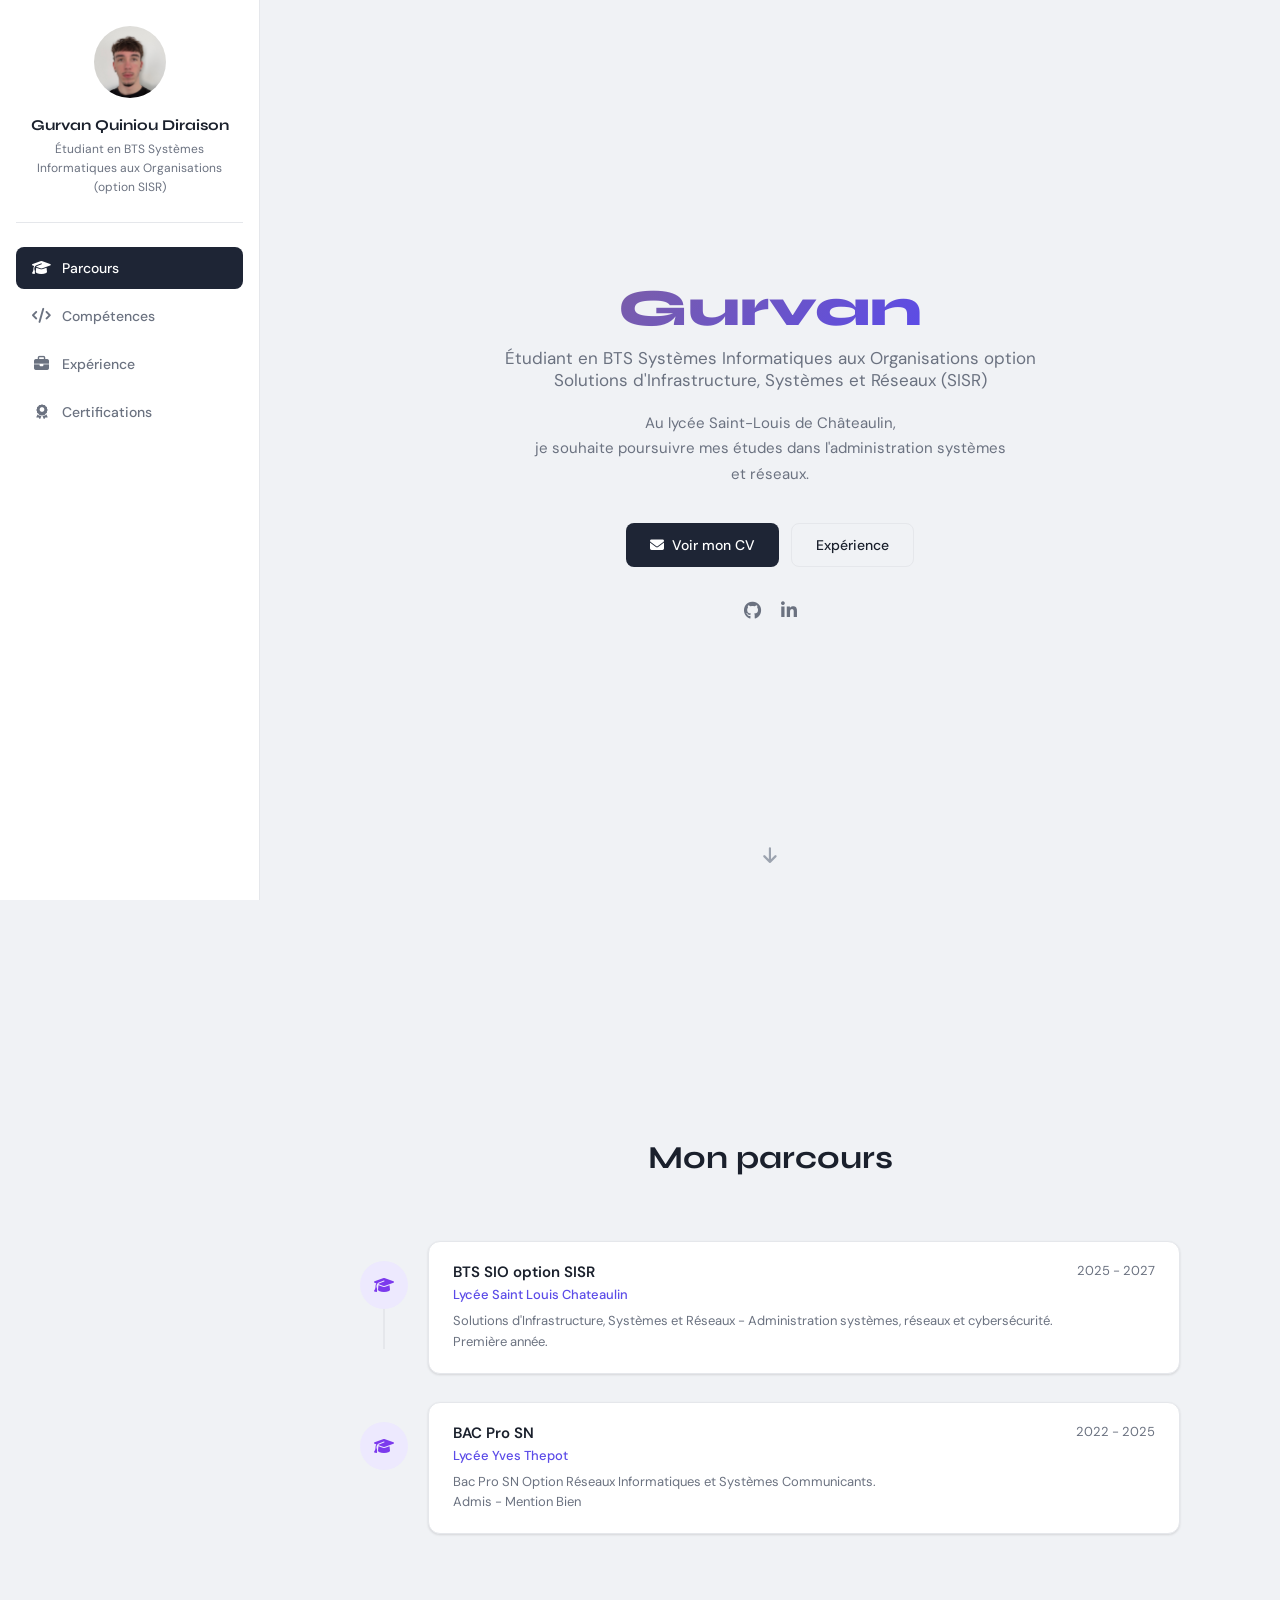
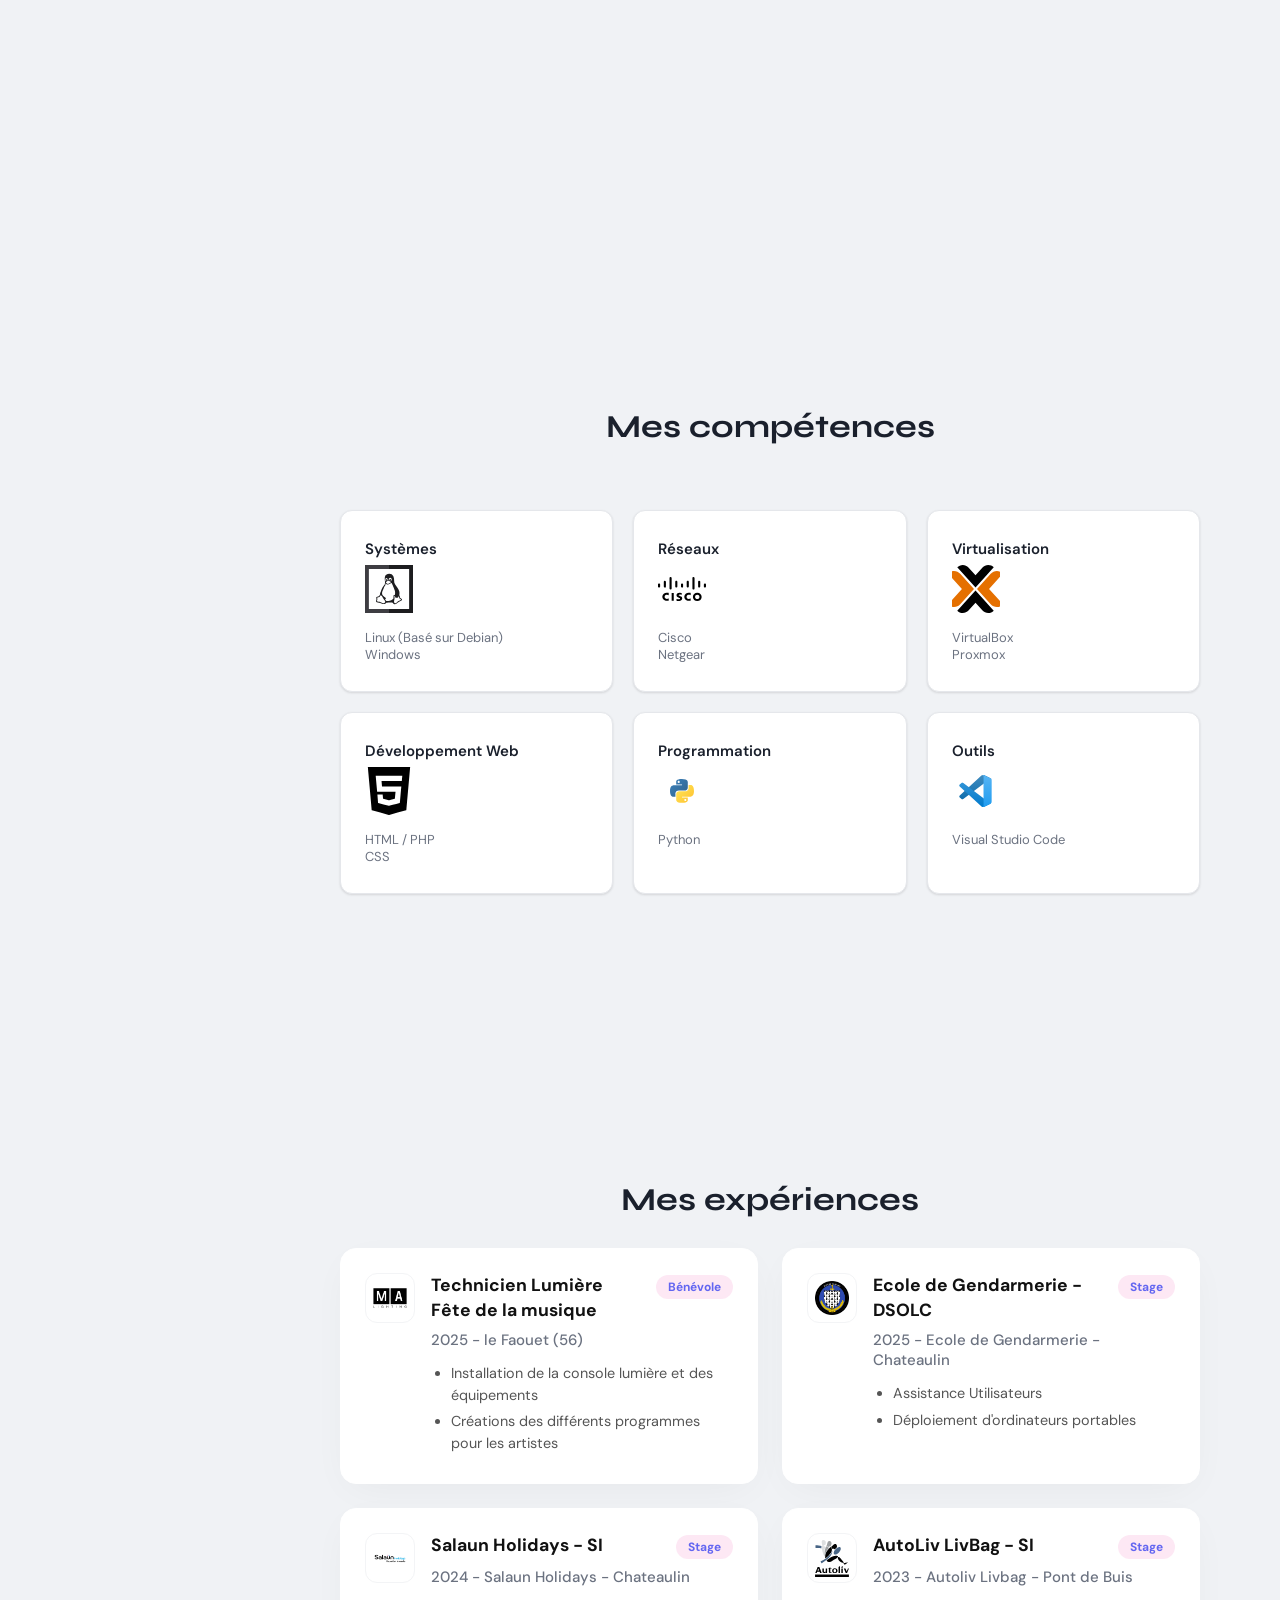
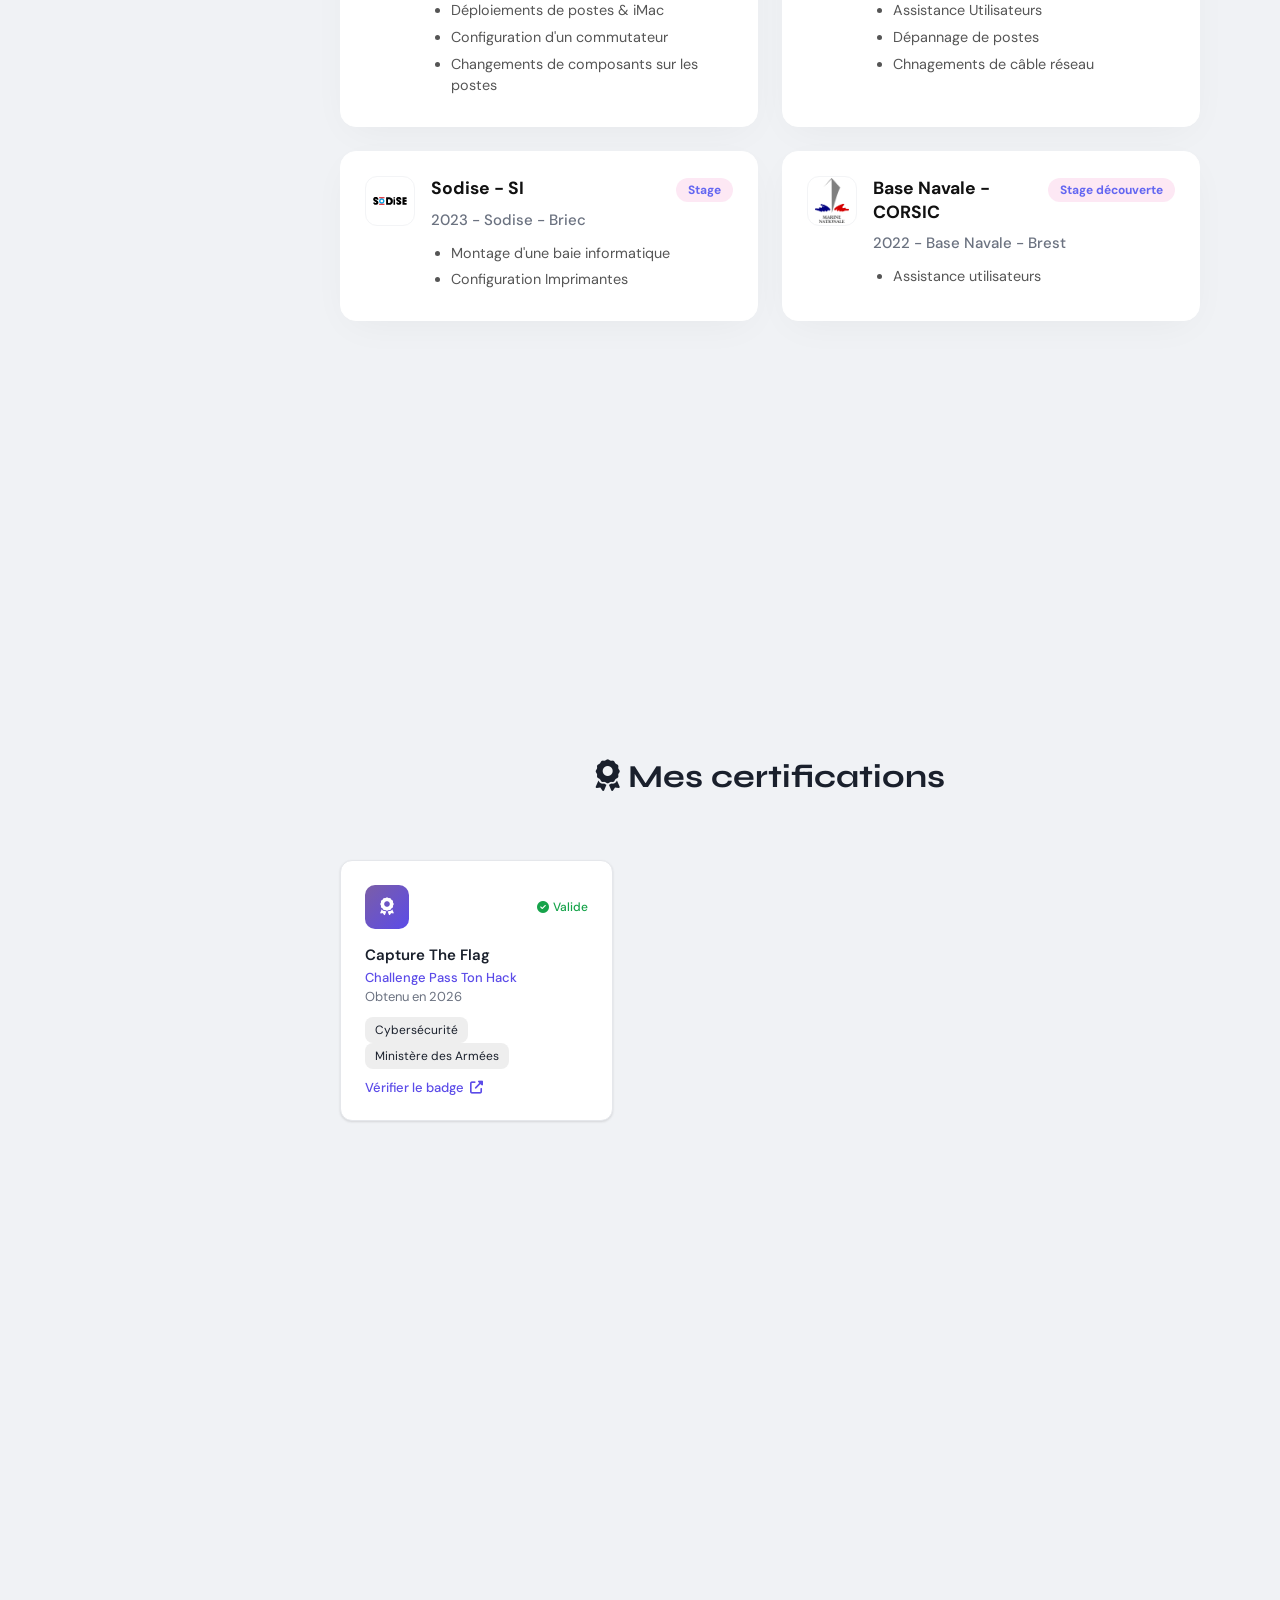
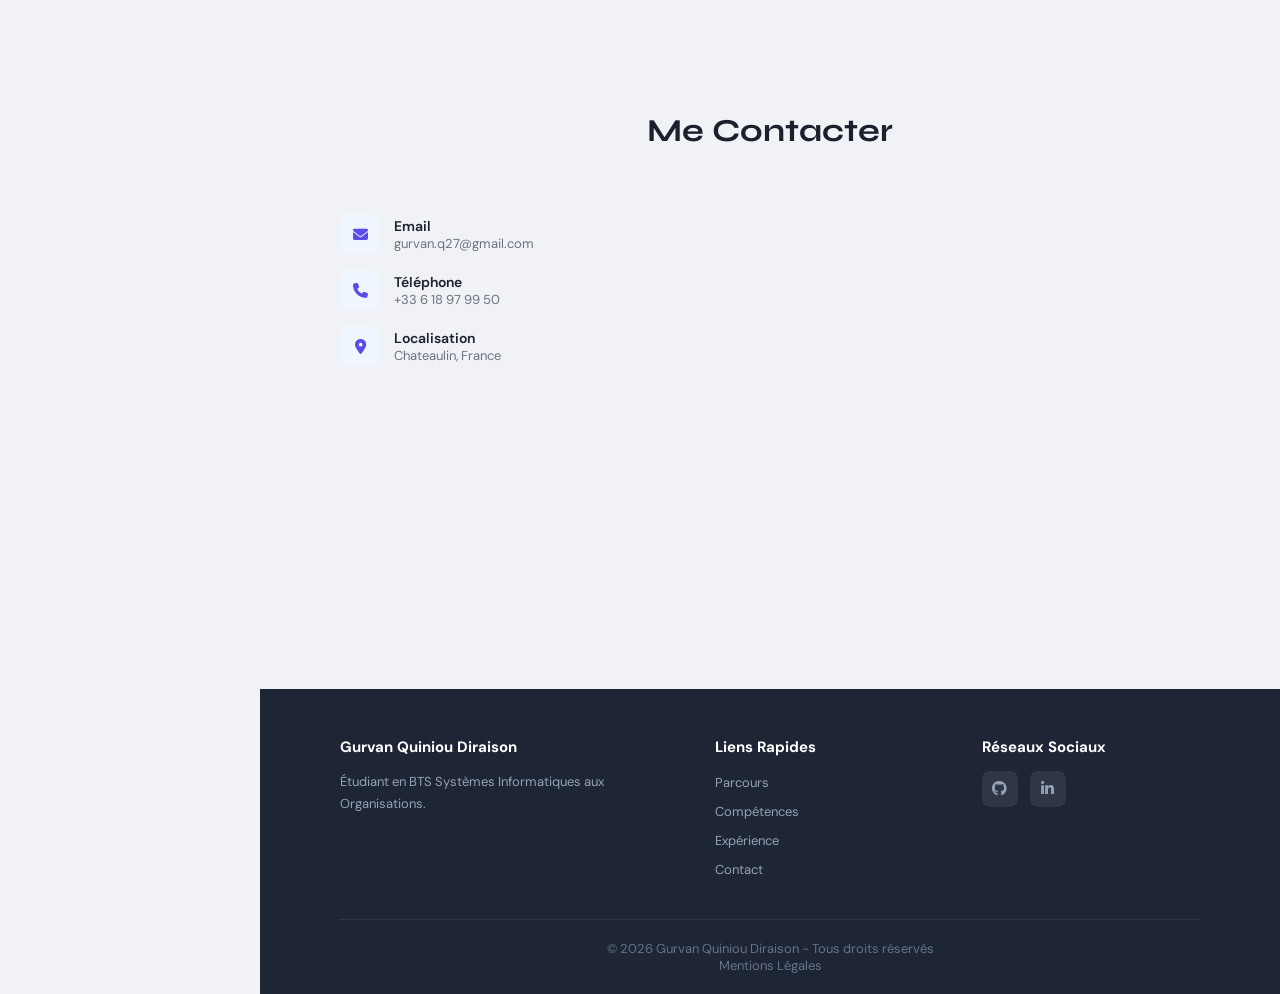
==== commit 43b63746: "Update email address" ====
--- a/index.html
+++ b/index.html
@@ -287,7 +287,6 @@
               <div class="contact-info-icon"><i class="fas fa-envelope"></i></div>
               <div>
                 <strong>Email</strong>
-                <span>quiniou-g@saint-louis29.net</span>
                 <span>gurvan.q27@gmail.com</span>
               </div>
             </div>
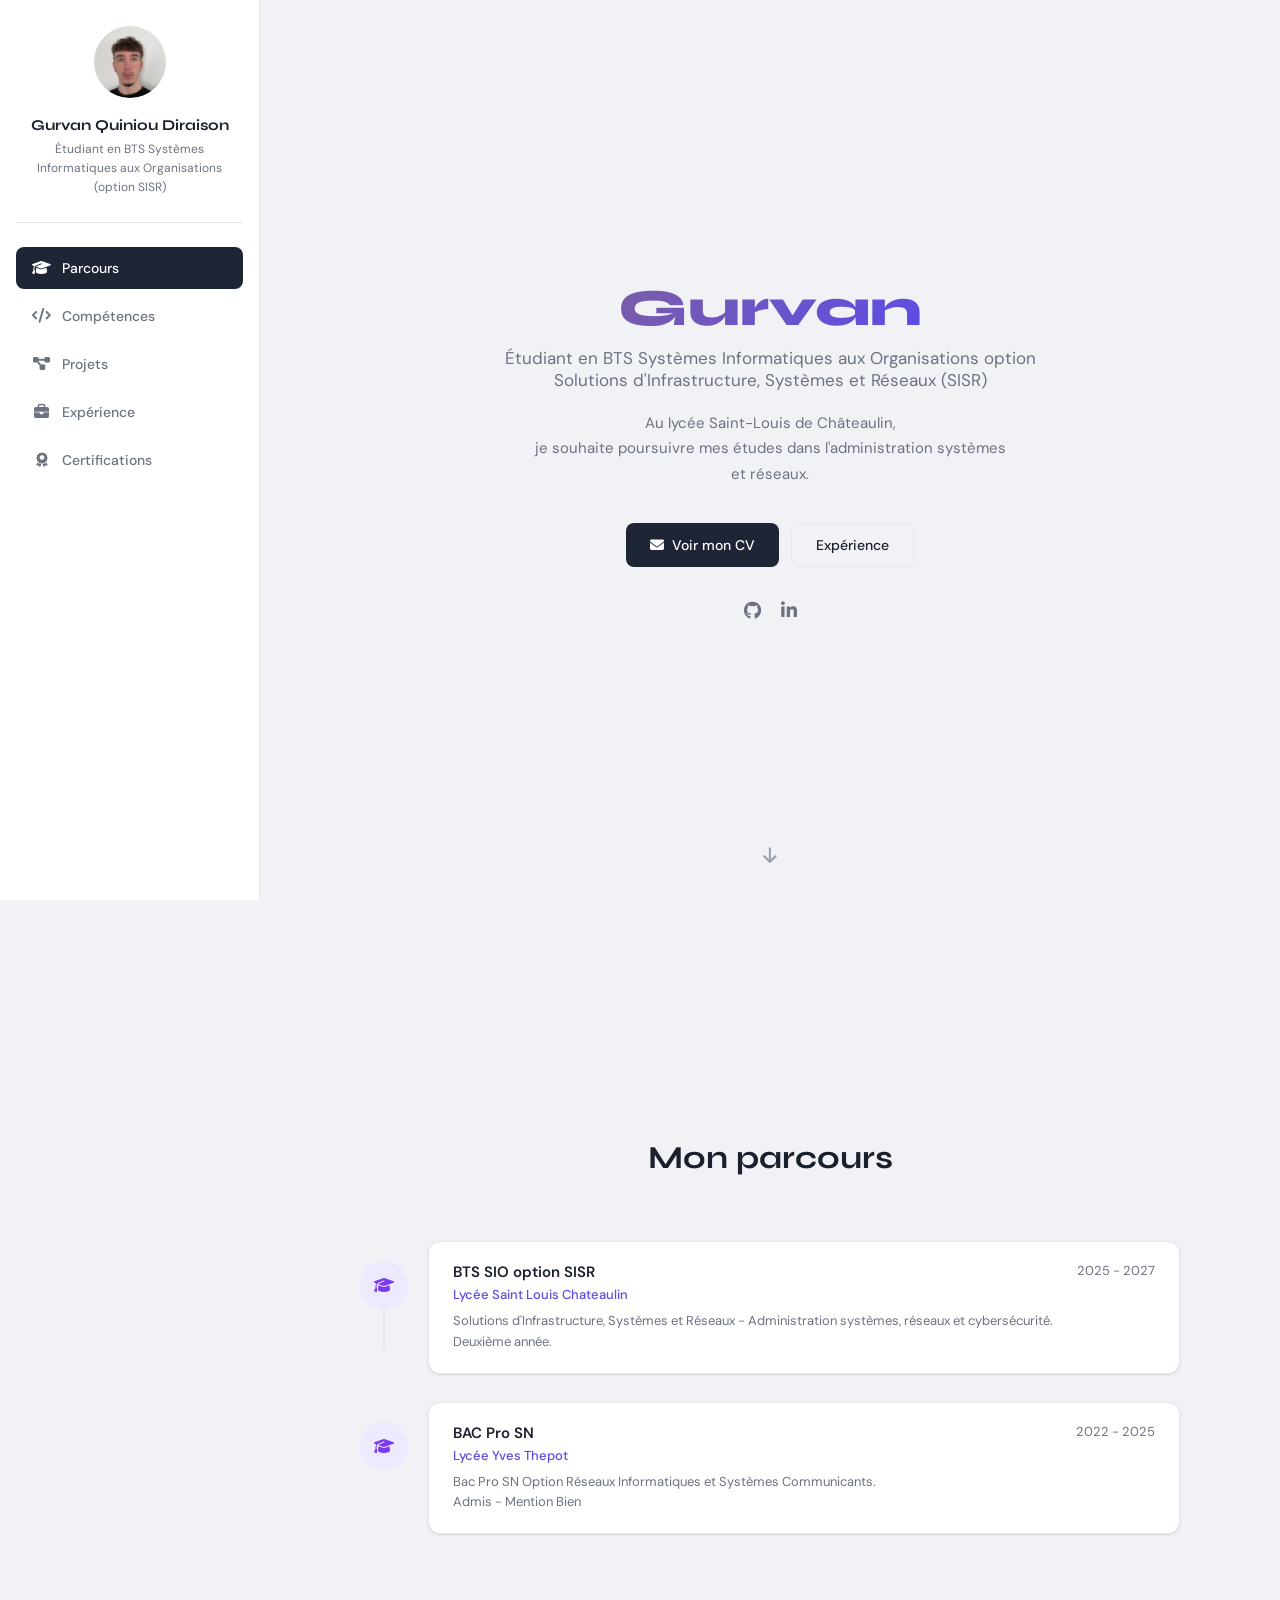
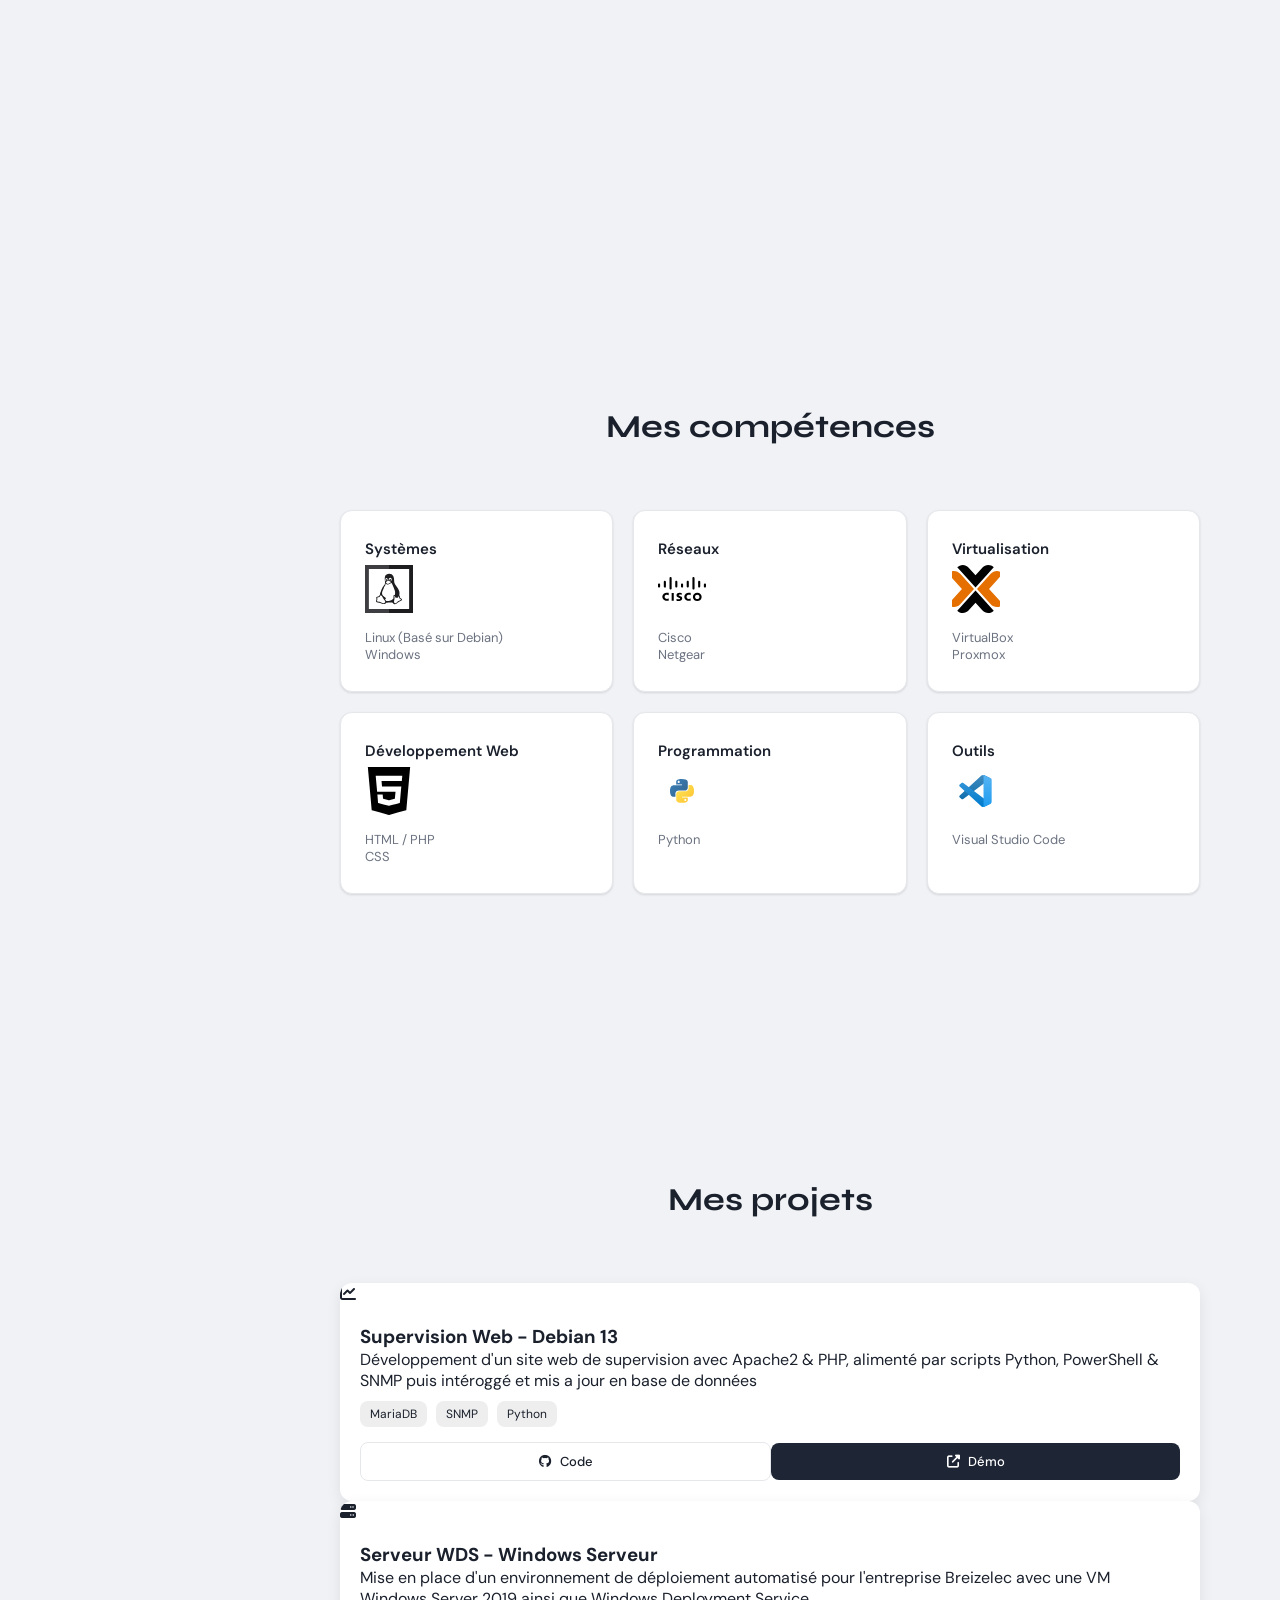
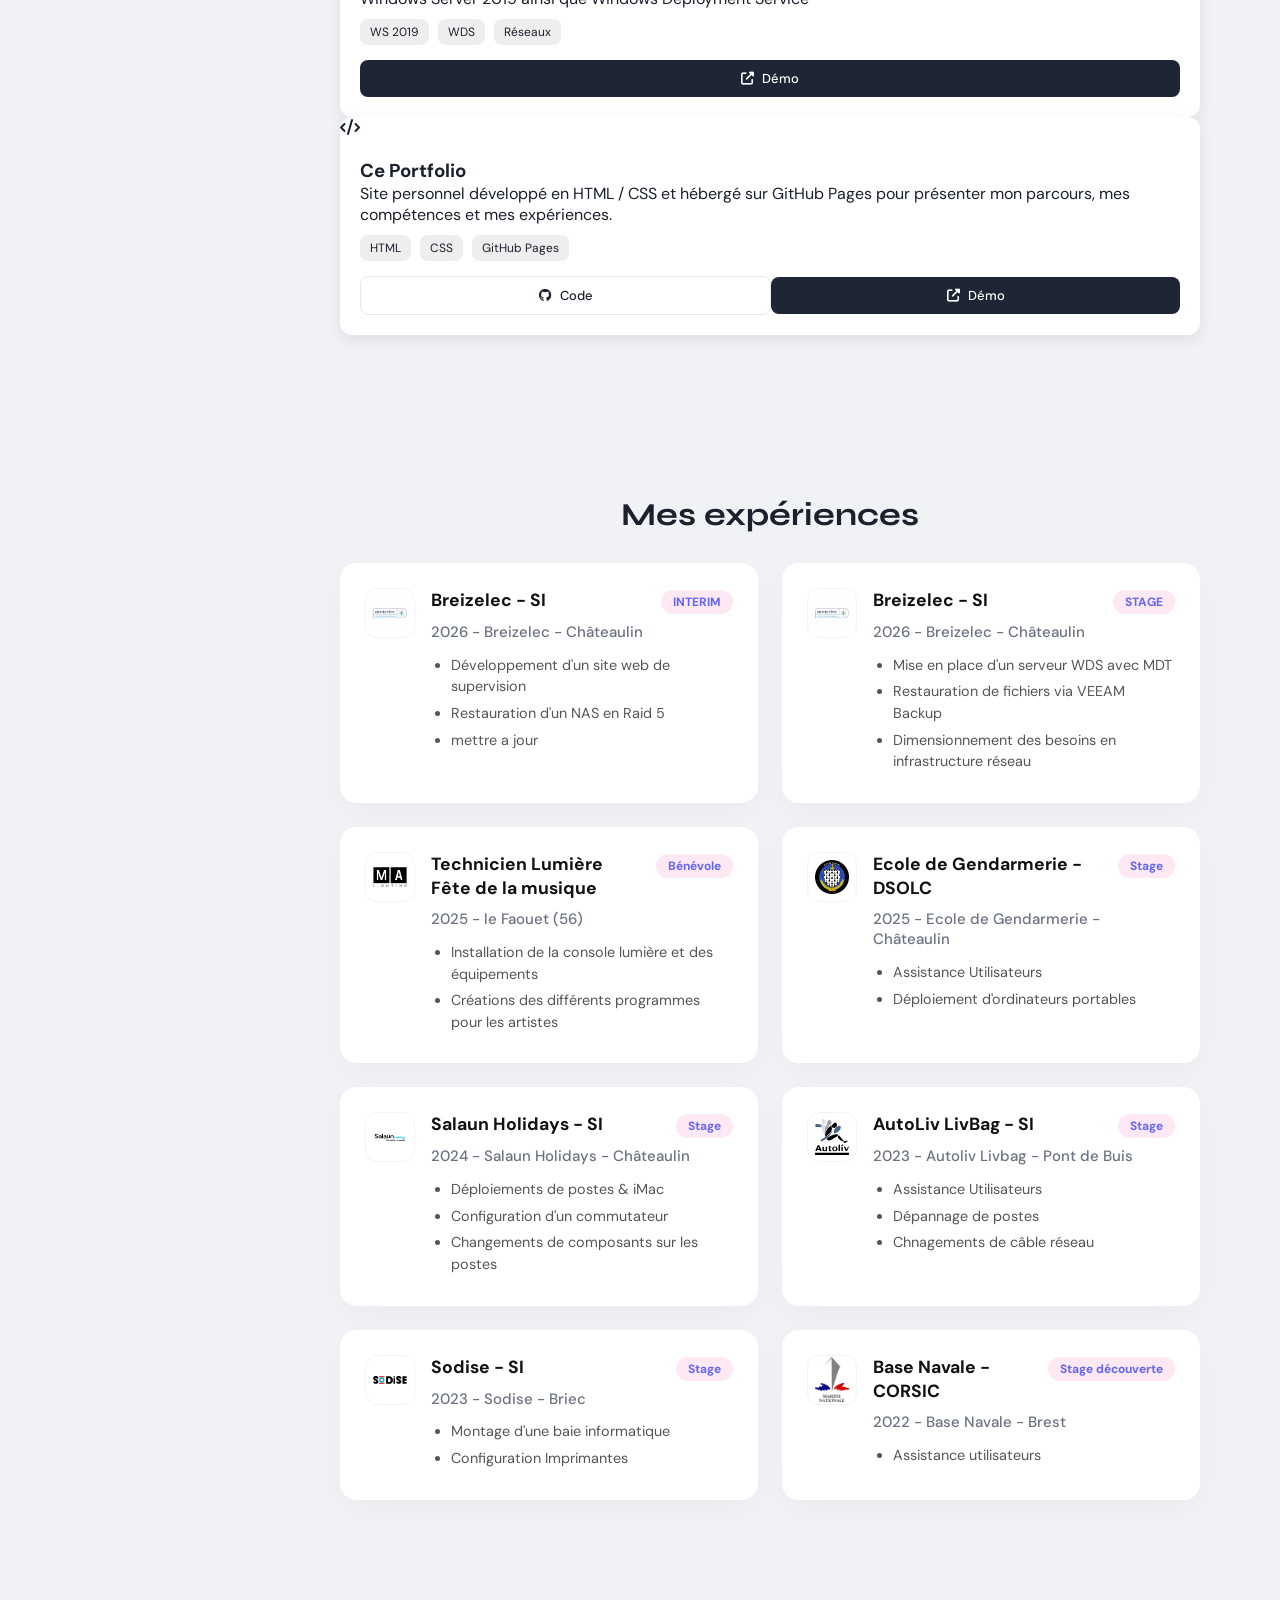
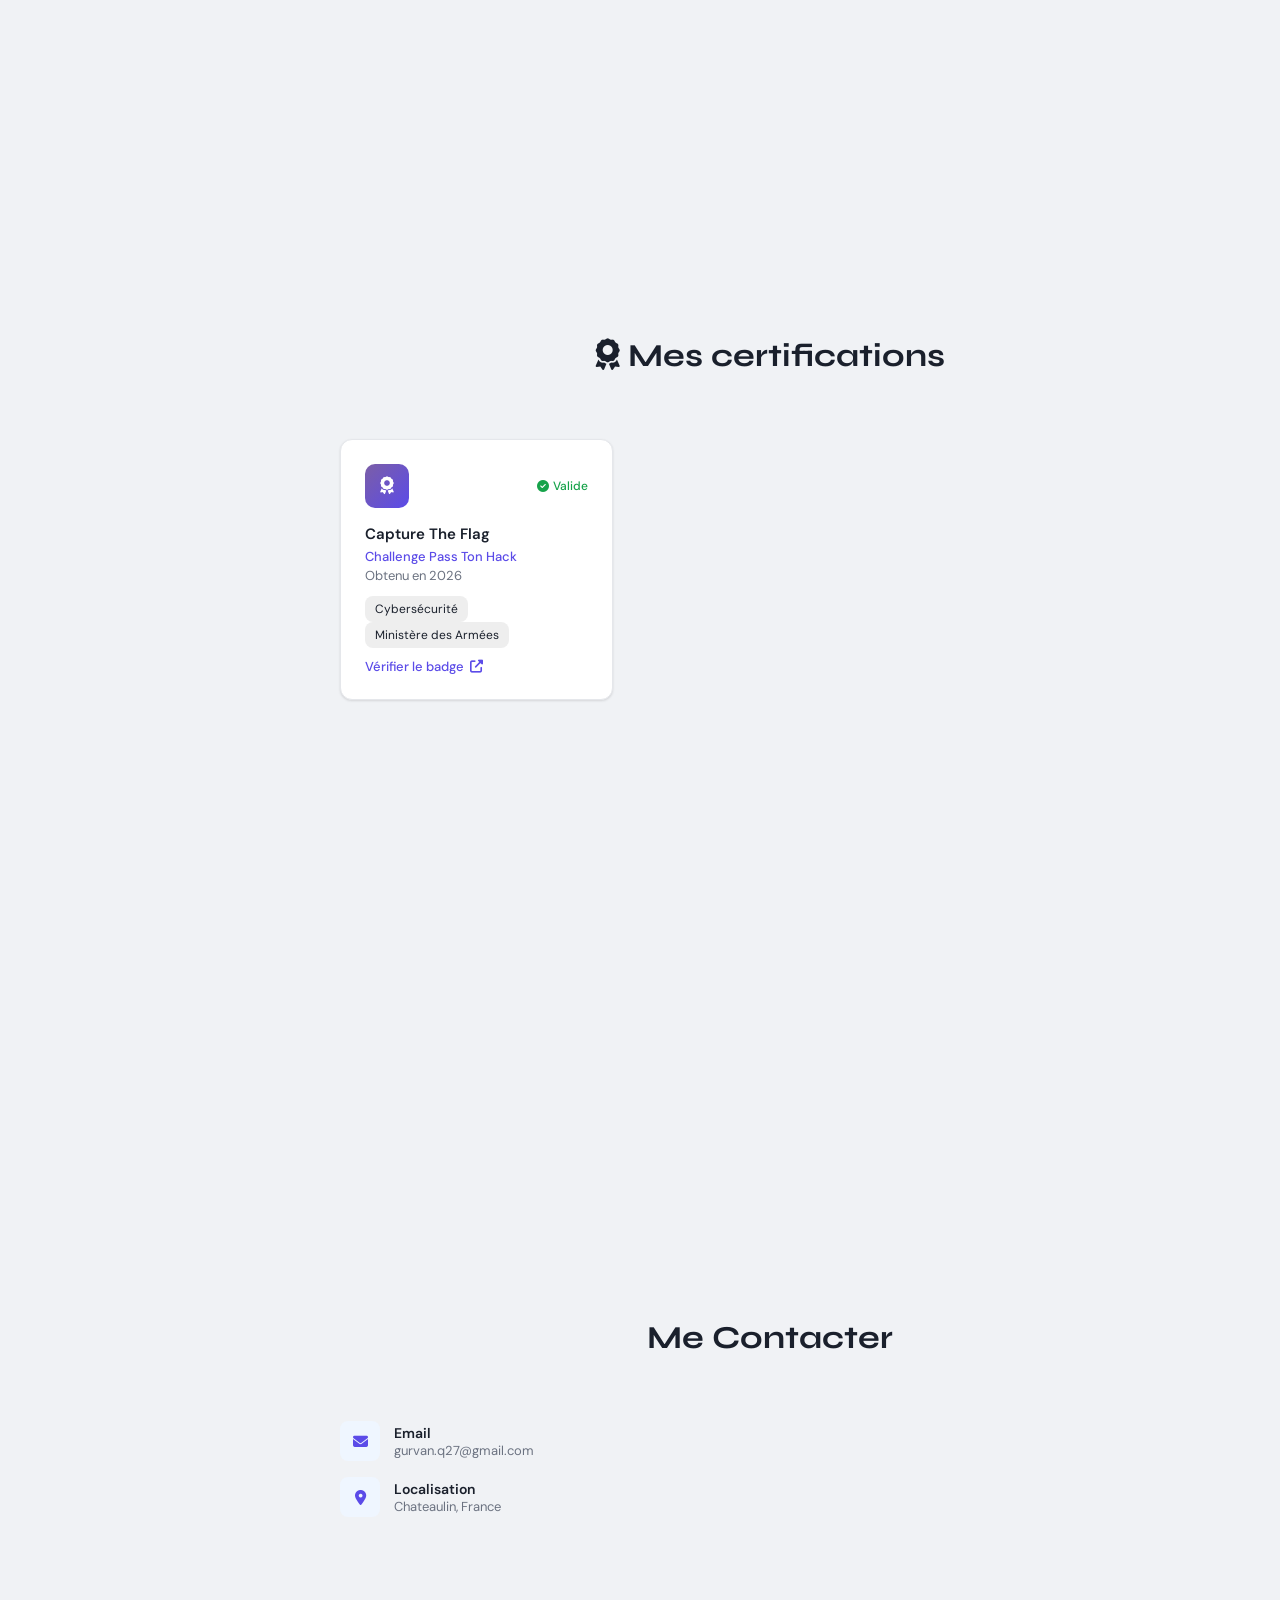
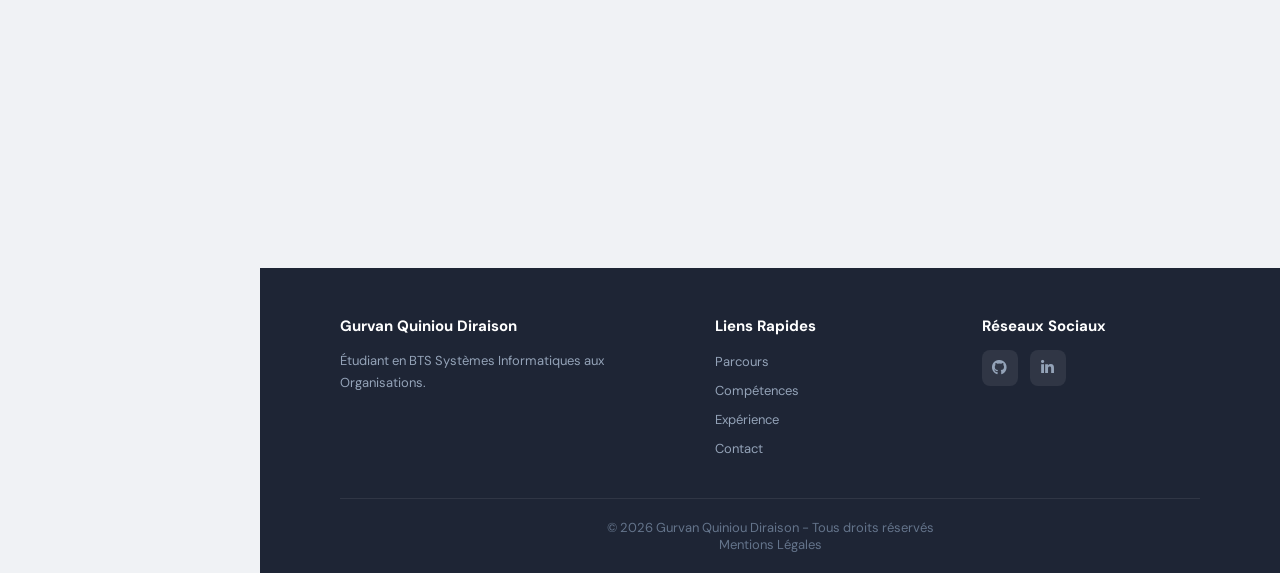
==== commit e4353b53: "rajout des projets Updated HTML structure and added new project section." ====
--- a/index.html
+++ b/index.html
@@ -7,7 +7,7 @@
   <meta name="robots" content="index, follow">
   <title>Quiniou Diraison Gurvan – Portfolio</title>
   <meta name="description"
-    content="Portfolio de Gurvan, étudiant en BTS SIO au lycée Saint-Louis de Châteaulin. Découvrez mes projets en développement, administration système et cybersécurité.">
+    content="Portfolio de Gurvan Quiniou Diraison, étudiant en BTS SIO au lycée Saint-Louis de Châteaulin. Découvrez mon expérience en développement, administration système réseau  et cybersécurité.">
   <link rel="stylesheet" href="style.css">
   <link
     href="https://fonts.googleapis.com/css2?family=Syne:wght@600;700;800&family=DM+Sans:wght@300;400;500;600&display=swap"
@@ -36,6 +36,9 @@
       <a href="#competences" class="nav-item" data-section="competences">
         <i class="fas fa-code"></i> Compétences
       </a>
+      <a href="#projets" class="nav-item" data-section="projets">
+        <i class="fas fa-diagram-project"></i> Projets
+      </a>
       <a href="#experience" class="nav-item" data-section="experience">
         <i class="fas fa-briefcase"></i> Expérience
       </a>
@@ -55,7 +58,8 @@
         <p class="hero-desc">Au lycée Saint-Louis de Châteaulin,<br>je souhaite poursuivre mes études dans
           l'administration systèmes et réseaux.</p>
         <div class="hero-btns">
-          <a href="images/Quiniou_Diraison_Gurvan_CV.pdf" target="_blank" rel="noopener noreferrer" class="btn btn-dark"><i class="fas fa-envelope"></i>Voir
+          <a href="images/Quiniou_Diraison_Gurvan_CV.pdf" target="_blank" rel="noopener noreferrer"
+            class="btn btn-dark"><i class="fas fa-envelope"></i>Voir
             mon CV</a>
           <a href="#experience" class="btn btn-outline">Expérience</a>
         </div>
@@ -84,7 +88,7 @@
             <span class="timeline-company">Lycée Saint Louis Chateaulin</span>
             <p class="timeline-desc">Solutions d'Infrastructure, Systèmes et Réseaux - Administration systèmes, réseaux
               et cybersécurité.</p>
-            <p class="timeline-desc">Première année.</p>
+            <p class="timeline-desc">Deuxième année.</p>
           </div>
         </div>
 
@@ -146,12 +150,115 @@
       </div>
     </section>
 
+    <section id="projets" class="section">
+      <div class="section-header">
+        <h2>Mes projets</h2>
+      </div>  
+      <div class="projects-grid">
+
+        <div class="project-card">
+          <div class="project-img">
+            <i class="fas fa-chart-line"></i>
+          </div>
+          <div class="project-body">
+            <h3>Supervision Web - Debian 13</h3>
+            <p>Développement d'un site web de supervision avec Apache2 & PHP, alimenté par scripts Python, PowerShell & SNMP puis intéroggé et mis a jour en base de données</p>
+            <div class="tags">
+              <span class="tag">MariaDB</span>
+              <span class="tag">SNMP</span>
+              <span class="tag">Python</span>
+            </div>
+            <div class="project-actions">
+                <a href="https://github.com/quiniou-g/supervision" target="_blank" class="btn btn-outline btn-sm"><i
+                  class="fab fa-github"></i> Code</a>
+              <a href="./projets/Doc_Supervision_Optimise.pdf" class="btn btn-dark btn-sm"><i class="fas fa-external-link-alt"></i> Démo</a>
+            </div>
+          </div>
+        </div>
+
+        <div class="project-card">
+          <div class="project-img">
+            <i class="fas fa-server"></i>
+          </div>
+          <div class="project-body">
+            <h3>Serveur WDS - Windows Serveur</h3>
+            <p>Mise en place d'un environnement de déploiement automatisé pour l'entreprise Breizelec avec une VM Windows Server 2019 ainsi que Windows Deployment Service</p>
+            <div class="tags">
+              <span class="tag">WS 2019</span>
+              <span class="tag">WDS</span>
+              <span class="tag">Réseaux</span>
+            </div>
+            <div class="project-actions">
+              <a href="./projets/Doc_Serveur_MDT.pdf" class="btn btn-dark btn-sm"><i class="fas fa-external-link-alt"></i> Démo</a>
+            </div>
+          </div>
+        </div>
+
+        <div class="project-card">
+          <div class="project-img">
+            <i class="fas fa-code"></i>
+          </div>
+          <div class="project-body">
+            <h3>Ce Portfolio</h3>
+            <p>Site personnel développé en HTML / CSS et hébergé sur GitHub Pages pour présenter mon parcours, mes
+              compétences et mes expériences.</p>
+            <div class="tags">
+              <span class="tag">HTML</span>
+              <span class="tag">CSS</span>
+              <span class="tag">GitHub Pages</span>
+            </div>
+            <div class="project-actions">
+              <a href="https://github.com/quiniou-g/Portfolio" target="_blank" class="btn btn-outline btn-sm"><i
+                  class="fab fa-github"></i> Code</a>
+              <a href="https://gurvanqd.me" class="btn btn-dark btn-sm"><i
+                  class="fas fa-external-link-alt"></i> Démo</a>
+            </div>
+          </div>
+        </div>
+
+      </div>
+    </section>
+
     <section id="experience" class="section">
       <div class="section-header">
         <h2>Mes expériences</h2><br>
         <div class="exp-grid">
           <div class="exp-item reveal delay-1">
             <div class="exp-logo-container">
+              <img src="images/breizelec.png" alt="Breizelec" class="exp-img" width="100" height="100" loading="lazy">
+            </div>
+            <div class="exp-content">
+              <div class="exp-header">
+                <h3>Breizelec - SI</h3>
+                <span class="badge">INTERIM</span>
+              </div>
+              <p class="company">2026 - Breizelec - Châteaulin</p>
+              <ul class="desc-list">
+                <li>Développement d'un site web de supervision</li>
+                <li>Restauration d'un NAS en Raid 5</li>
+                <li>mettre a jour</li>
+              </ul>
+            </div>
+          </div>
+          <div class="exp-item reveal delay-1">
+            <div class="exp-logo-container">
+              <img src="images/breizelec.png" alt="Breizelec" class="exp-img" width="100" height="100" loading="lazy">
+            </div>
+            <div class="exp-content">
+              <div class="exp-header">
+                <h3>Breizelec - SI</h3>
+                <span class="badge">STAGE</span>
+              </div>
+              <p class="company">2026 - Breizelec - Châteaulin</p>
+              <ul class="desc-list">
+                <li>Mise en place d'un serveur WDS avec MDT</li>
+                <li>Restauration de fichiers via VEEAM Backup</li>
+                <li>Dimensionnement des besoins en infrastructure réseau</li>
+              </ul>
+            </div>
+          </div>
+          <div class="exp-item reveal delay-1">
+            <div class="exp-logo-container">
               <img src="images/grandma.png" alt="grand MA 3" class="exp-img" width="100" height="100" loading="lazy">
             </div>
             <div class="exp-content">
@@ -176,7 +283,7 @@
                 <h3>Ecole de Gendarmerie - DSOLC</h3>
                 <span class="badge">Stage</span>
               </div>
-              <p class="company">2025 - Ecole de Gendarmerie - Chateaulin</p>
+              <p class="company">2025 - Ecole de Gendarmerie - Châteaulin</p>
               <ul class="desc-list">
                 <li>Assistance Utilisateurs</li>
                 <li>Déploiement d'ordinateurs portables</li>
@@ -192,7 +299,7 @@
                 <h3>Salaun Holidays - SI</h3>
                 <span class="badge">Stage</span>
               </div>
-              <p class="company">2024 - Salaun Holidays - Chateaulin</p>
+              <p class="company">2024 - Salaun Holidays - Châteaulin</p>
               <ul class="desc-list">
                 <li>Déploiements de postes & iMac</li>
                 <li>Configuration d'un commutateur</li>
@@ -288,13 +395,6 @@
               <div>
                 <strong>Email</strong>
                 <span>gurvan.q27@gmail.com</span>
-              </div>
-            </div>
-            <div class="contact-info-item">
-              <div class="contact-info-icon"><i class="fas fa-phone"></i></div>
-              <div>
-                <strong>Téléphone</strong>
-                <span>+33 6 18 97 99 50</span>
               </div>
             </div>
             <div class="contact-info-item">
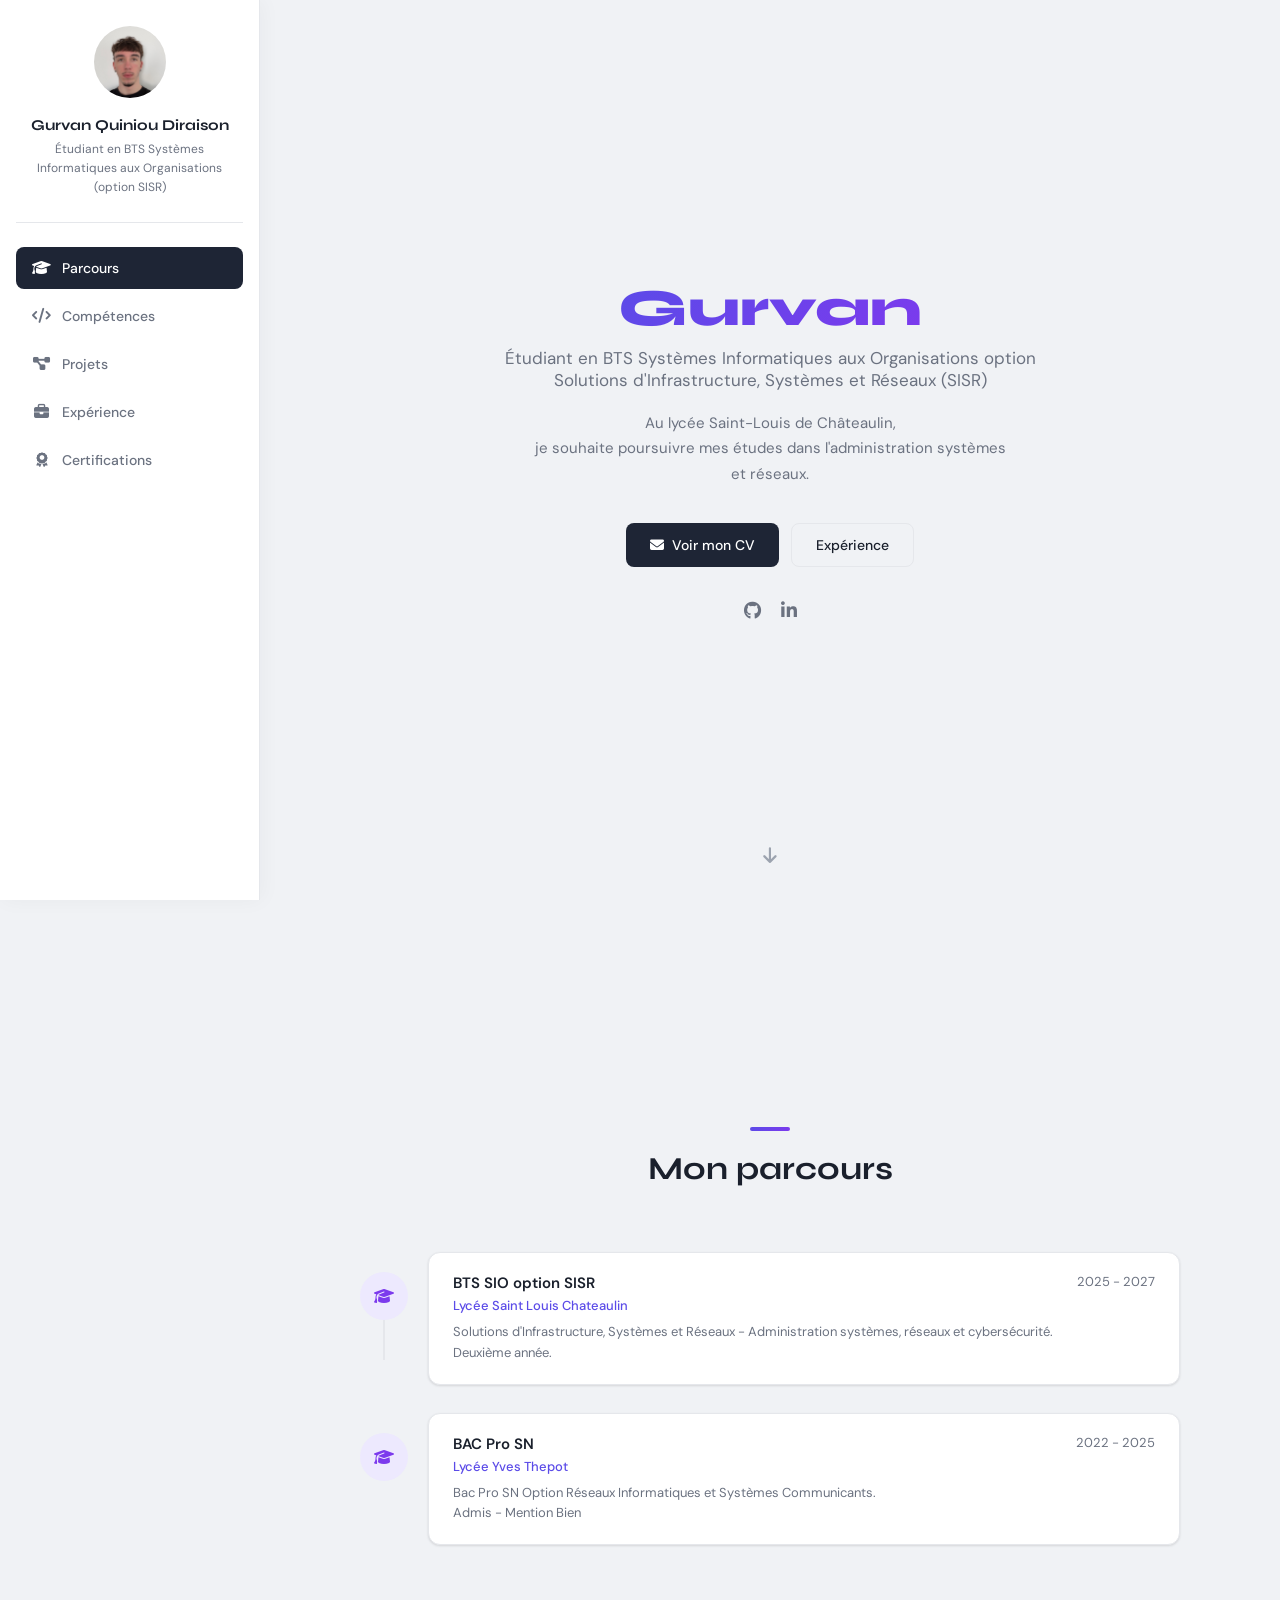
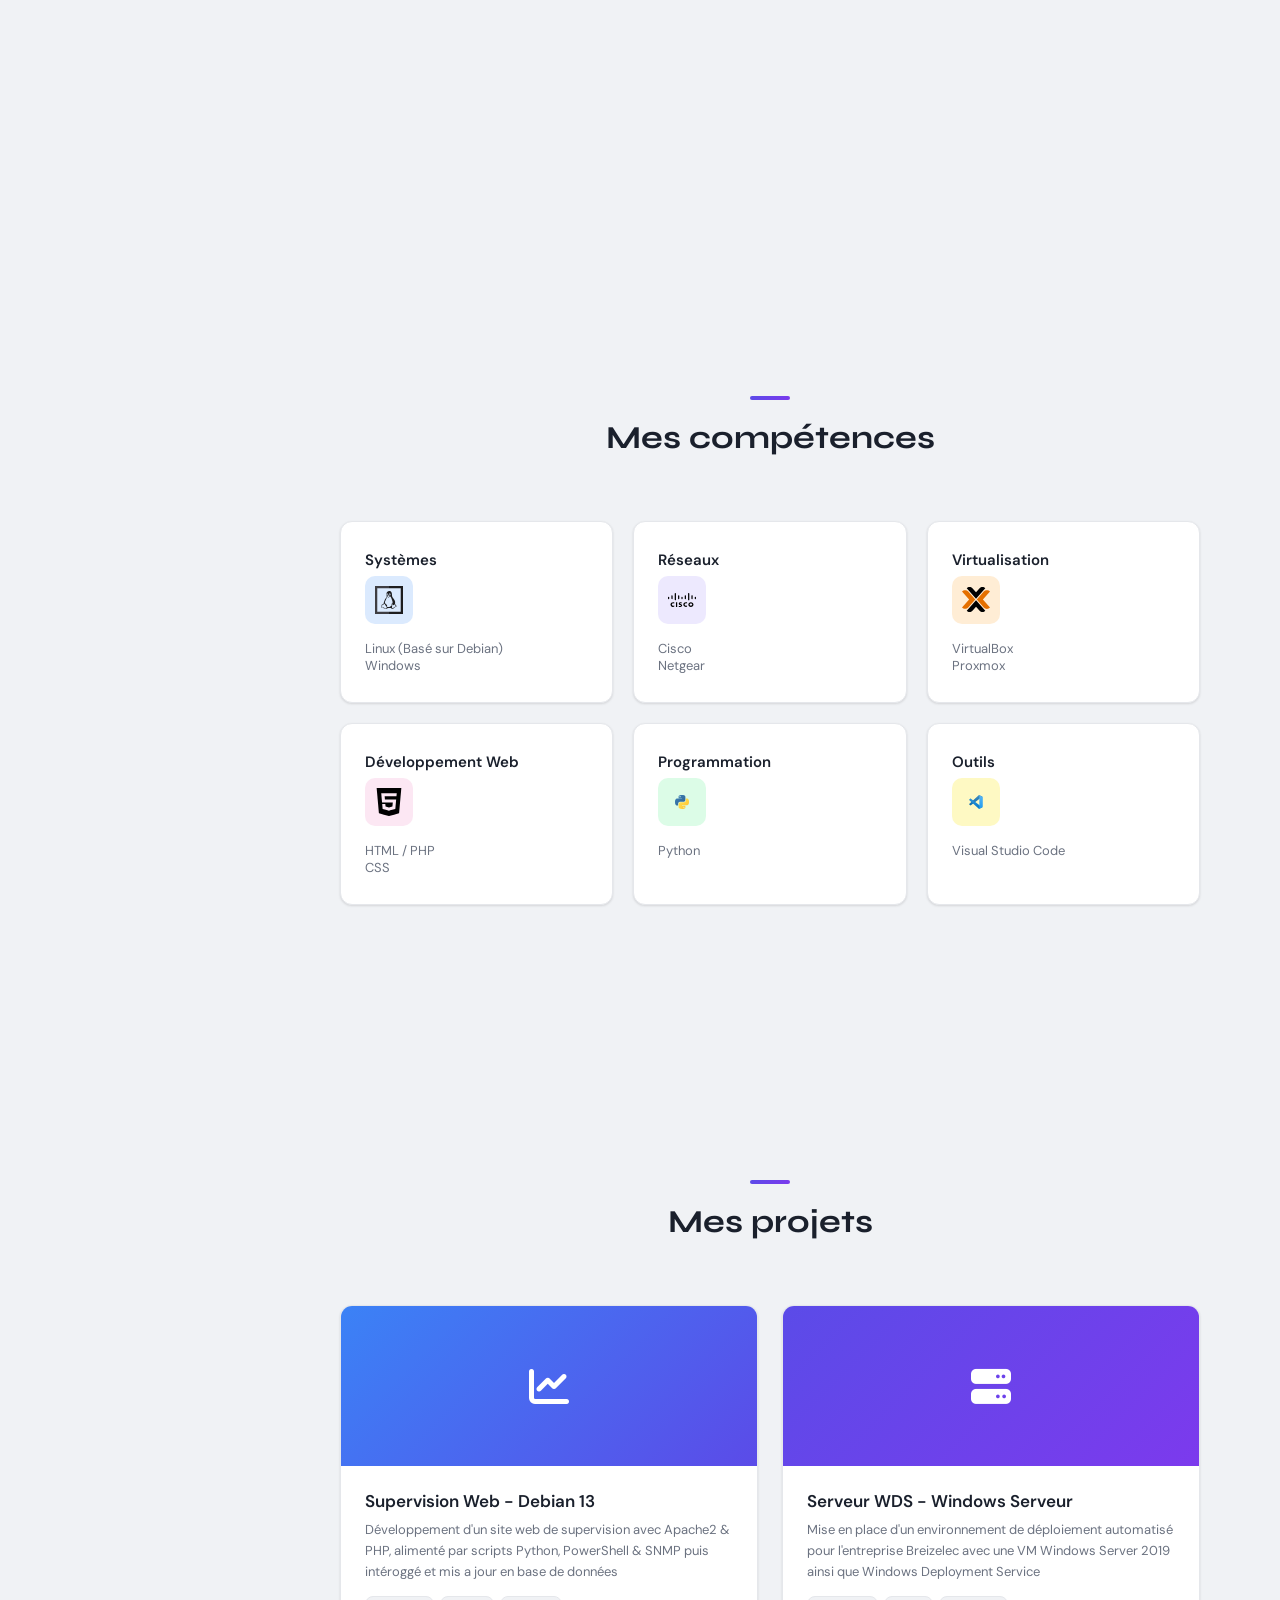
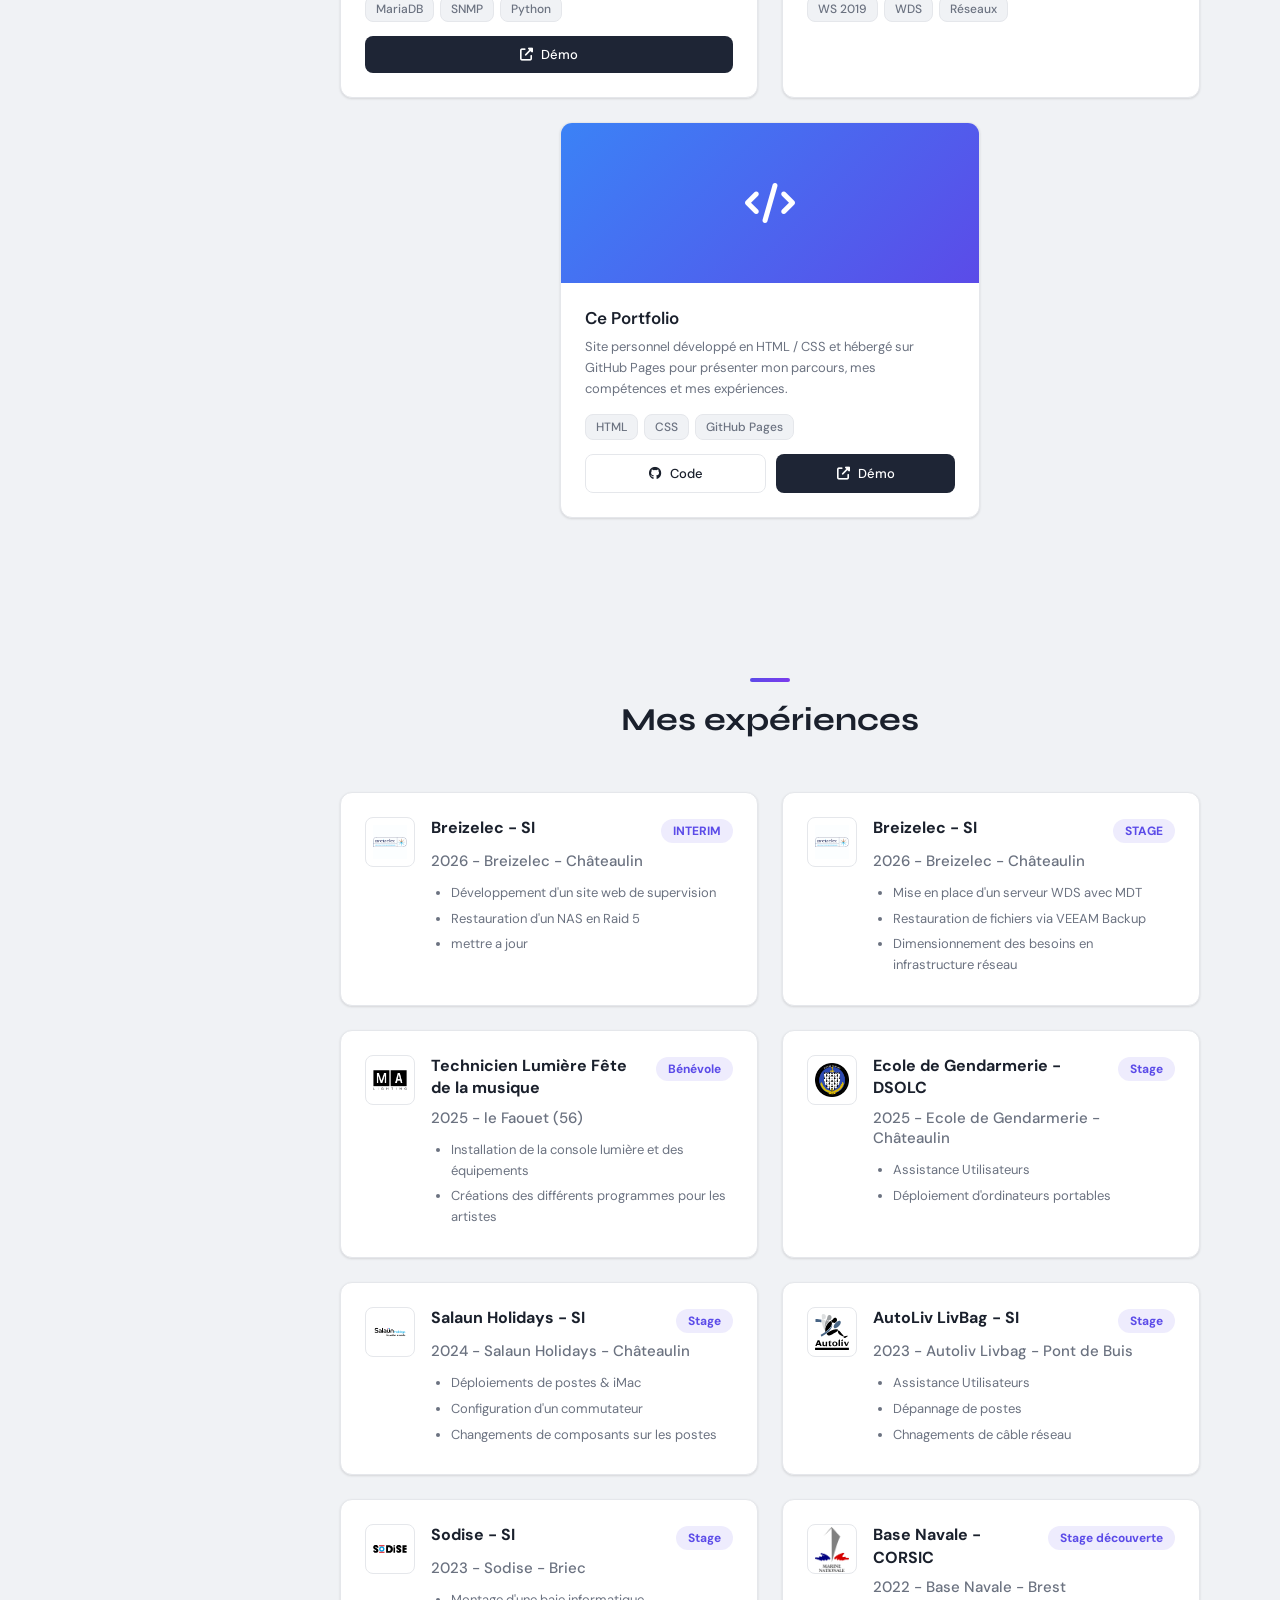
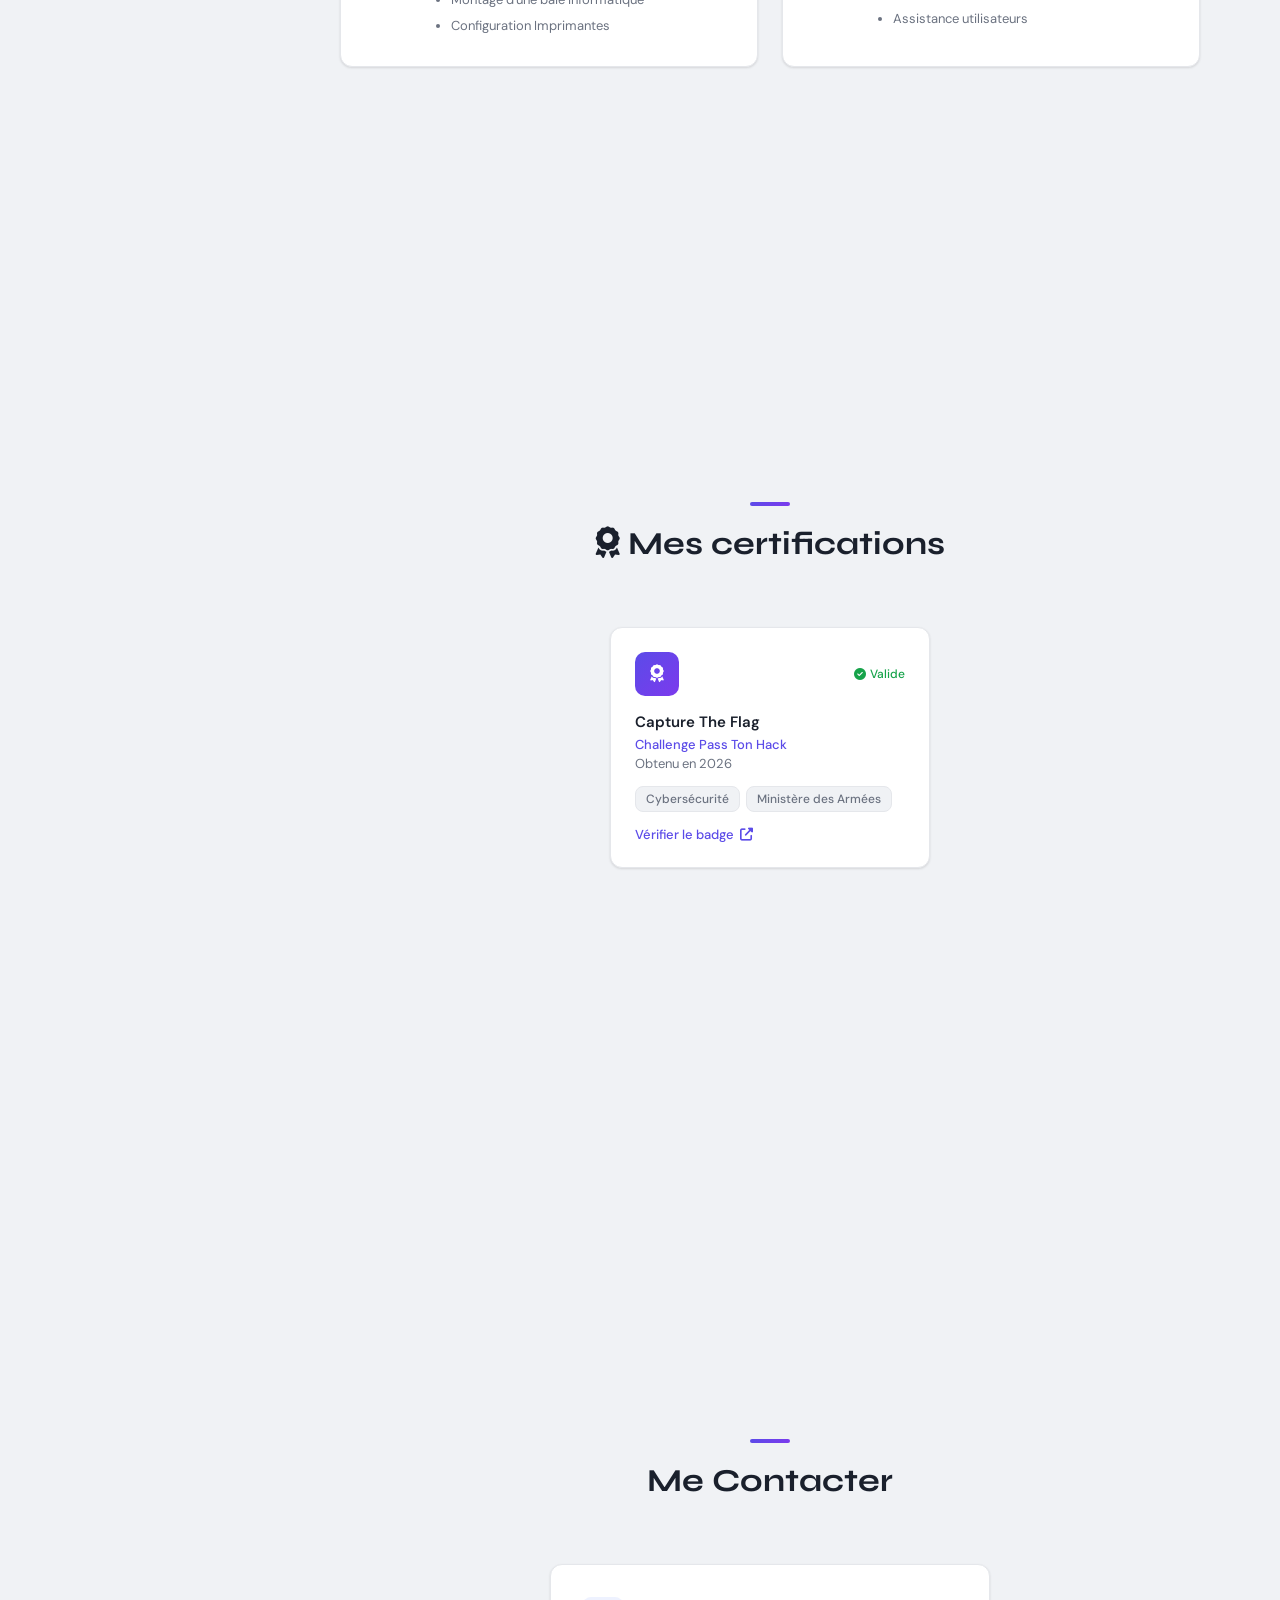
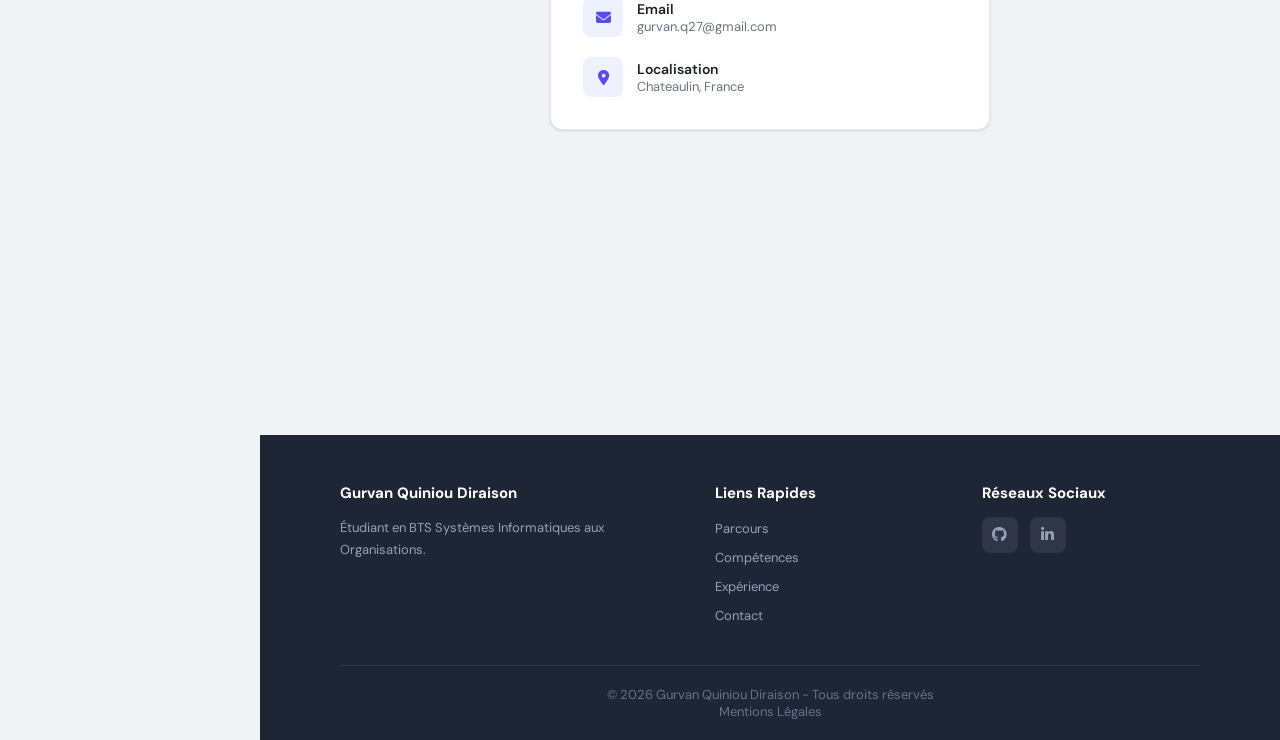
==== commit fc536563: "Update index.html" ====
--- a/index.html
+++ b/index.html
@@ -169,8 +169,8 @@
               <span class="tag">Python</span>
             </div>
             <div class="project-actions">
-                <a href="https://github.com/quiniou-g/supervision" target="_blank" class="btn btn-outline btn-sm"><i
-                  class="fab fa-github"></i> Code</a>
+                <!-- <a href="https://github.com/quiniou-g/supervision" target="_blank" class="btn btn-outline btn-sm"><i
+                  class="fab fa-github"></i> Code</a> -->
               <a href="./projets/Doc_Supervision_Optimise.pdf" class="btn btn-dark btn-sm"><i class="fas fa-external-link-alt"></i> Démo</a>
             </div>
           </div>
@@ -189,7 +189,7 @@
               <span class="tag">Réseaux</span>
             </div>
             <div class="project-actions">
-              <a href="./projets/Doc_Serveur_MDT.pdf" class="btn btn-dark btn-sm"><i class="fas fa-external-link-alt"></i> Démo</a>
+              <!-- <a href="./projets/Doc_Serveur_MDT.pdf" class="btn btn-dark btn-sm"><i class="fas fa-external-link-alt"></i> Démo</a> -->
             </div>
           </div>
         </div>
--- a/style.css
+++ b/style.css
@@ -4,13 +4,12 @@
 :root {
   --bg: #f0f2f5;
   --white: #ffffff;
-  --sidebar-bg: #ffffff;
   --sidebar-width: 260px;
   --dark: #1e2535;
   --dark-hover: #2a3347;
   --accent: #5b4be8;
   --accent2: #7c3aed;
-  --gradient: linear-gradient(135deg, #7b5ea7 0%, #5b4be8 100%);
+  --gradient: linear-gradient(135deg, var(--accent) 0%, var(--accent2) 100%);
   --text: #1a202c;
   --text-muted: #6b7280;
   --text-light: #9ca3af;
@@ -20,8 +19,6 @@
   --radius-sm: 8px;
   --shadow: 0 1px 3px rgba(0, 0, 0, 0.07), 0 1px 2px rgba(0, 0, 0, 0.05);
   --shadow-md: 0 4px 12px rgba(0, 0, 0, 0.08);
-  --card-bg: #ffffff;
-  --accent-purple: #6366f1;
 }
 
 *,
@@ -68,6 +65,7 @@
   min-height: 100vh;
   background: var(--white);
   border-right: 1px solid var(--border);
+  box-shadow: 2px 0 20px rgba(15, 23, 42, 0.04);
   position: fixed;
   top: 0;
   left: 0;
@@ -87,7 +85,6 @@
   width: 72px;
   height: 72px;
   border-radius: 50%;
-  /* background: var(--gradient); */
   display: flex;
   align-items: center;
   justify-content: center;
@@ -172,7 +169,7 @@
 }
 
 .section {
-  padding: 80px 80px 80px 80px;
+  padding: 80px;
   min-height: 100vh;
   display: flex;
   flex-direction: column;
@@ -190,6 +187,16 @@
   font-weight: 700;
   color: var(--text);
   margin-bottom: 8px;
+}
+
+.section-header h2::before {
+  content: '';
+  display: block;
+  width: 40px;
+  height: 4px;
+  background: var(--gradient);
+  border-radius: 4px;
+  margin: 0 auto 18px;
 }
 
 .section-header p {
@@ -485,6 +492,37 @@
   justify-content: center;
   font-size: 20px;
   margin-bottom: 16px;
+  background: var(--bg);
+}
+
+.skill-icon img {
+  object-fit: contain;
+  padding: 10px;
+}
+
+/* touches de couleur : une teinte par carte de compétence */
+.skill-card:nth-child(1) .skill-icon {
+  background: #dbeafe;
+}
+
+.skill-card:nth-child(2) .skill-icon {
+  background: #ede9fe;
+}
+
+.skill-card:nth-child(3) .skill-icon {
+  background: #ffedd5;
+}
+
+.skill-card:nth-child(4) .skill-icon {
+  background: #fce7f3;
+}
+
+.skill-card:nth-child(5) .skill-icon {
+  background: #dcfce7;
+}
+
+.skill-card:nth-child(6) .skill-icon {
+  background: #fef9c3;
 }
 
 .icon-blue {
@@ -532,57 +570,39 @@
 /* ===========================
    EXPERIENCES
 =========================== */
-
-.section2 {
-  min-height: 100vh;
-  width: 100%;
-  display: flex;
-  flex-direction: column;
-  justify-content: center;
-  align-items: center;
-  text-align: center;
-  padding: 6rem 2rem;
-}
-
-.container2 {
-  width: 100%;
-  max-width: 1100px;
-  margin: 0 auto;
-}
-
 .exp-grid {
   display: grid;
   grid-template-columns: repeat(2, 1fr);
-  gap: 1.5rem;
+  gap: 24px;
   text-align: left;
-  margin-bottom: 2rem;
+  margin-top: 24px;
+  margin-bottom: 32px;
 }
 
 .exp-item {
   display: flex;
-  gap: 1rem;
+  gap: 16px;
   background: var(--card-bg);
-  padding: 1.5rem;
-  border: 1px solid var(--card-bg);
-  height: auto;
+  padding: 24px;
+  border: 1px solid var(--border);
   align-items: flex-start;
-  border-radius: 16px;
-  box-shadow: 0 10px 40px -10px rgba(0, 0, 0, 0.05);
-  transition: .1s;
+  border-radius: var(--radius);
+  box-shadow: var(--shadow);
+  transition: transform 0.2s, box-shadow 0.2s, border-color 0.2s;
 }
 
 .exp-item:hover {
   transform: translateY(-3px);
-  border-color: var(--accent-purple);
-  box-shadow: 0 20px 40px -10px rgba(99, 102, 241, 0.15);
+  border-color: var(--accent);
+  box-shadow: var(--shadow-md);
 }
 
 .exp-logo-container {
   width: 50px;
   height: 50px;
   background: #fff;
-  border: 1px solid #f3f4f6;
-  border-radius: 12px;
+  border: 1px solid var(--border);
+  border-radius: var(--radius-sm);
   display: flex;
   align-items: center;
   justify-content: center;
@@ -605,26 +625,26 @@
   display: flex;
   justify-content: space-between;
   align-items: flex-start;
-  margin-bottom: .5rem;
+  margin-bottom: 8px;
   gap: 15px;
   flex-wrap: nowrap;
 }
 
 .exp-header h3 {
-  font-size: 1.1rem;
+  font-size: 16px;
   flex: 1;
   margin: 0;
   line-height: 1.4;
-  color: #111;
+  color: var(--text);
   font-weight: 700;
 }
 
 .badge {
-  background: rgba(235, 35, 151, 0.1);
-  color: var(--accent-purple);
+  background: rgba(91, 75, 232, 0.1);
+  color: var(--accent);
   padding: 4px 12px;
   border-radius: 20px;
-  font-size: .75rem;
+  font-size: 12px;
   font-weight: 700;
   white-space: nowrap;
   flex-shrink: 0;
@@ -632,32 +652,122 @@
 }
 
 .company {
-  font-size: .9rem;
-  margin-bottom: .8rem;
+  font-size: 14px;
+  margin-bottom: 12px;
   font-weight: 500;
-  color: #6b7280;
+  color: var(--text-muted);
 }
 
 .desc-list {
   list-style-type: disc;
   padding-left: 20px;
   margin: 0;
-  line-height: 1.5;
-  color: #555;
-  font-size: .9rem;
+  line-height: 1.6;
+  color: var(--text-muted);
+  font-size: 13px;
 }
 
 .desc-list li {
   margin-bottom: 5px;
 }
 
+/* ===========================
+   PROJETS
+=========================== */
+.projects-grid {
+  display: flex;
+  flex-wrap: wrap;
+  justify-content: center;
+  gap: 24px;
+  max-width: 900px;
+  margin: 0 auto;
+  width: 100%;
+}
+
+.project-card {
+  flex: 1 1 320px;
+  max-width: 420px;
+  background: var(--card-bg);
+  border: 1px solid var(--border);
+  border-radius: var(--radius);
+  overflow: hidden;
+  box-shadow: var(--shadow);
+  transition: transform 0.2s, box-shadow 0.2s;
+}
+
+.project-card:hover {
+  transform: translateY(-2px);
+  box-shadow: var(--shadow-md);
+}
+
+.project-img {
+  height: 160px;
+  display: flex;
+  align-items: center;
+  justify-content: center;
+  font-size: 40px;
+  color: #fff;
+  background: linear-gradient(135deg, #3b82f6, var(--accent));
+}
+
+.project-img img {
+  width: 100%;
+  height: 100%;
+  object-fit: cover;
+}
+
+.project-card:nth-child(2) .project-img {
+  background: var(--gradient);
+}
+
+.project-body {
+  padding: 24px;
+}
+
+.project-body h3 {
+  font-size: 17px;
+  font-weight: 600;
+  color: var(--text);
+  margin-bottom: 8px;
+}
+
+.project-body p {
+  font-size: 13px;
+  color: var(--text-muted);
+  line-height: 1.6;
+}
+
+.tags {
+  display: flex;
+  flex-wrap: wrap;
+  gap: 6px;
+  margin: 14px 0;
+}
+
+.tag {
+  display: inline-block;
+  background: var(--bg);
+  border: 1px solid var(--border);
+  color: var(--text-muted);
+  padding: 4px 10px;
+  border-radius: var(--radius-sm);
+  font-size: 12px;
+  font-weight: 500;
+}
+
+.project-actions {
+  display: flex;
+  gap: 10px;
+  margin-top: 8px;
+}
 
 /* ===========================
    CERTIFICATIONS
 =========================== */
 .cert-grid {
-  display: grid;
-  grid-template-columns: repeat(3, 1fr);
+  display: flex;
+  flex-wrap: wrap;
+  justify-content: center;
   gap: 20px;
   max-width: 1000px;
   margin: 0 auto;
@@ -665,6 +775,8 @@
 }
 
 .cert-card {
+  flex: 1 1 280px;
+  max-width: 320px;
   background: var(--card-bg);
   border: 1px solid var(--border);
   border-radius: var(--radius);
@@ -751,31 +863,25 @@
    CONTACT
 =========================== */
 .contact-layout {
-  display: grid;
-  grid-template-columns: 1fr 1.2fr;
-  gap: 60px;
-  max-width: 900px;
-  margin: 0 auto;
+  display: flex;
+  justify-content: center;
   width: 100%;
 }
 
-.contact-left h3 {
-  font-size: 20px;
-  font-weight: 700;
-  margin-bottom: 12px;
-}
-
-.contact-left>p {
-  font-size: 14px;
-  color: var(--text-muted);
-  line-height: 1.7;
-  margin-bottom: 28px;
+.contact-left {
+  width: 100%;
+  max-width: 440px;
+  background: var(--card-bg);
+  border: 1px solid var(--border);
+  border-radius: var(--radius);
+  box-shadow: var(--shadow);
+  padding: 32px;
 }
 
 .contact-infos {
   display: flex;
   flex-direction: column;
-  gap: 16px;
+  gap: 20px;
 }
 
 .contact-info-item {
@@ -787,7 +893,7 @@
 .contact-info-icon {
   width: 40px;
   height: 40px;
-  background: #eff6ff;
+  background: #eef2ff;
   border-radius: var(--radius-sm);
   display: flex;
   align-items: center;
@@ -811,44 +917,6 @@
 .contact-info-item span {
   font-size: 13px;
   color: var(--text-muted);
-}
-
-.form-group {
-  margin-bottom: 16px;
-}
-
-.form-group label {
-  display: block;
-  font-size: 13px;
-  font-weight: 500;
-  color: var(--text);
-  margin-bottom: 6px;
-}
-
-.form-group input,
-.form-group textarea {
-  width: 100%;
-  padding: 12px 14px;
-  border: 1.5px solid var(--border);
-  border-radius: var(--radius-sm);
-  font-size: 14px;
-  font-family: 'DM Sans', sans-serif;
-  background: var(--bg);
-  color: var(--text);
-  transition: border-color 0.2s;
-  resize: none;
-  outline: none;
-}
-
-.form-group input:focus,
-.form-group textarea:focus {
-  border-color: var(--accent);
-  background: #fff;
-}
-
-.form-group input::placeholder,
-.form-group textarea::placeholder {
-  color: var(--text-light);
 }
 
 /* ===========================
@@ -927,109 +995,8 @@
   color: #64748b;
 }
 
-.heart {
-  color: #ef4444;
-}
-
-
-/* ===========================
-   RESPONSIVE
-=========================== */
-@media (max-width: 1100px) {
-  .cert-grid {
-    grid-template-columns: repeat(2, 1fr);
-  }
-}
-
-@media (max-width: 860px) {
-  .main {
-    margin-left: 0;
-  }
-
-  .section {
-    padding: 60px 24px;
-  }
-
-  .skills-grid {
-    grid-template-columns: repeat(2, 1fr);
-  }
-
-  .projects-grid {
-    grid-template-columns: 1fr;
-  }
-
-  .cert-grid {
-    grid-template-columns: repeat(2, 1fr);
-  }
-
-  .contact-layout {
-    grid-template-columns: 1fr;
-    gap: 32px;
-  }
-
-  .footer {
-    padding: 40px 24px 0;
-  }
-
-  .footer-inner {
-    grid-template-columns: 1fr;
-    gap: 32px;
-  }
-}
-
-@media (max-width: 560px) {
-  .skills-grid {
-    grid-template-columns: 1fr;
-  }
-
-  .cert-grid {
-    grid-template-columns: 1fr;
-  }
-
-  .hero-name {
-    font-size: 36px;
-  }
-}
-
-.project-card {
-  background: #fff;
-  border-radius: 12px;
-  overflow: hidden;
-  box-shadow: 0 5px 15px rgba(0, 0, 0, 0.08);
-}
-
-.project-img img {
-  width: 100%;
-  height: 200px;
-  object-fit: cover;
-}
-
-.project-body {
-  padding: 20px;
-}
-
-.tags {
-  margin: 10px 0;
-}
-
-.tag {
-  display: inline-block;
-  background: #eee;
-  padding: 5px 10px;
-  border-radius: 8px;
-  font-size: 12px;
-  margin-right: 5px;
-}
-
-.project-actions {
-  display: flex;
-  justify-content: space-between;
-  align-items: center;
-  margin-top: 15px;
-}
-
-/* ===========================
-   MENU 
+/* ===========================
+   MENU MOBILE
 =========================== */
 .menu-toggle {
   position: fixed;
@@ -1042,7 +1009,7 @@
   z-index: 1100;
   display: none;
   cursor: pointer;
-  box-shadow: var(--gradient);
+  box-shadow: var(--shadow-md);
 }
 
 .menu-toggle i {
@@ -1052,9 +1019,6 @@
   -webkit-text-fill-color: transparent;
 }
 
-/* ===========================
-   OVERLAY
-=========================== */
 .overlay {
   position: fixed;
   inset: 0;
@@ -1071,10 +1035,9 @@
 }
 
 /* ===========================
-   MOBILE
+   RESPONSIVE
 =========================== */
 @media (max-width: 900px) {
-
   .menu-toggle {
     display: block;
   }
@@ -1092,11 +1055,11 @@
   }
 
   .section {
-    padding: 60px 20px;
+    padding: 60px 24px;
   }
 
   .hero-name {
-    font-size: 34px;
+    font-size: 36px;
   }
 
   .hero-btns {
@@ -1110,22 +1073,37 @@
   }
 
   .skills-grid {
-    grid-template-columns: 1fr;
+    grid-template-columns: repeat(2, 1fr);
   }
 
   .exp-grid {
     grid-template-columns: 1fr;
   }
 
-  .cert-grid {
-    grid-template-columns: 1fr;
-  }
-
-  .contact-layout {
-    grid-template-columns: 1fr;
-  }
-
   .timeline-card-header {
     flex-direction: column;
   }
-}+
+  .footer {
+    padding: 40px 24px 0;
+  }
+
+  .footer-inner {
+    grid-template-columns: 1fr;
+    gap: 32px;
+  }
+}
+
+@media (max-width: 560px) {
+  .skills-grid {
+    grid-template-columns: 1fr;
+  }
+
+  .hero-name {
+    font-size: 30px;
+  }
+
+  .contact-left {
+    padding: 24px;
+  }
+}
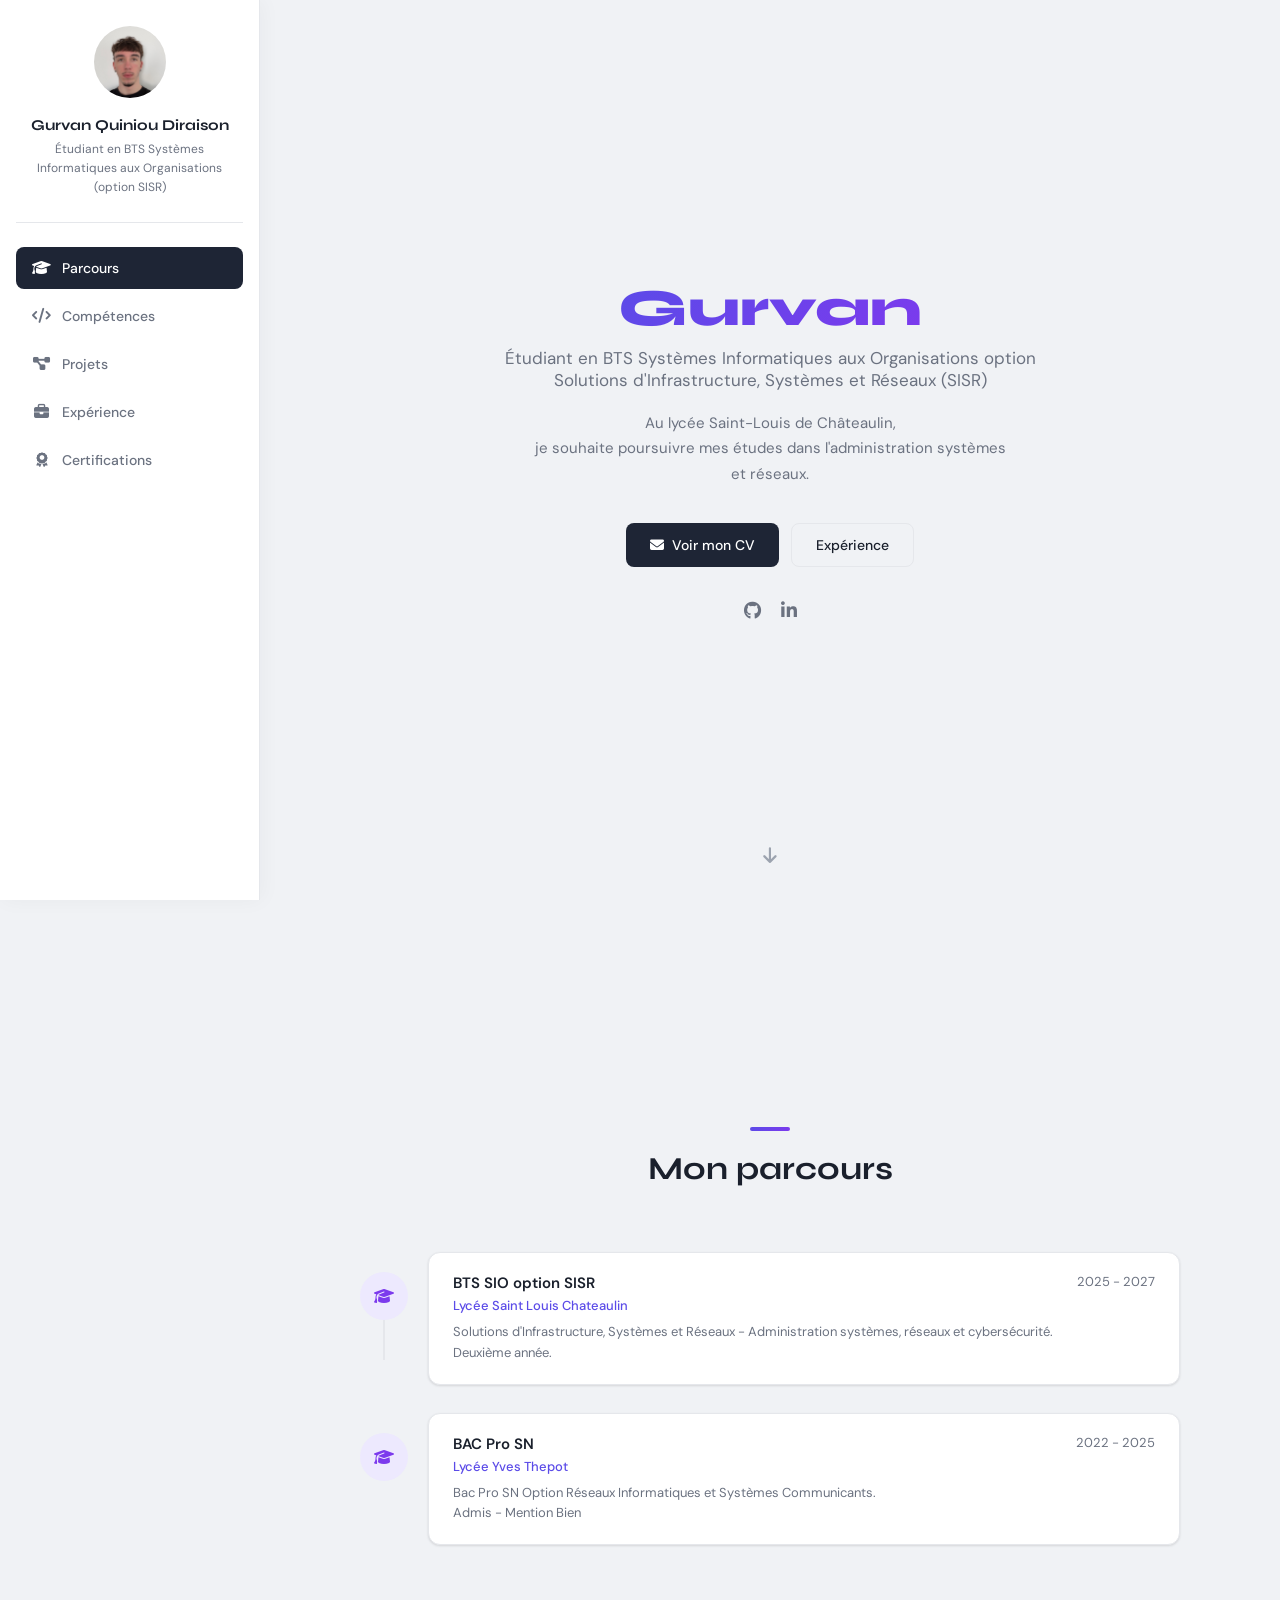
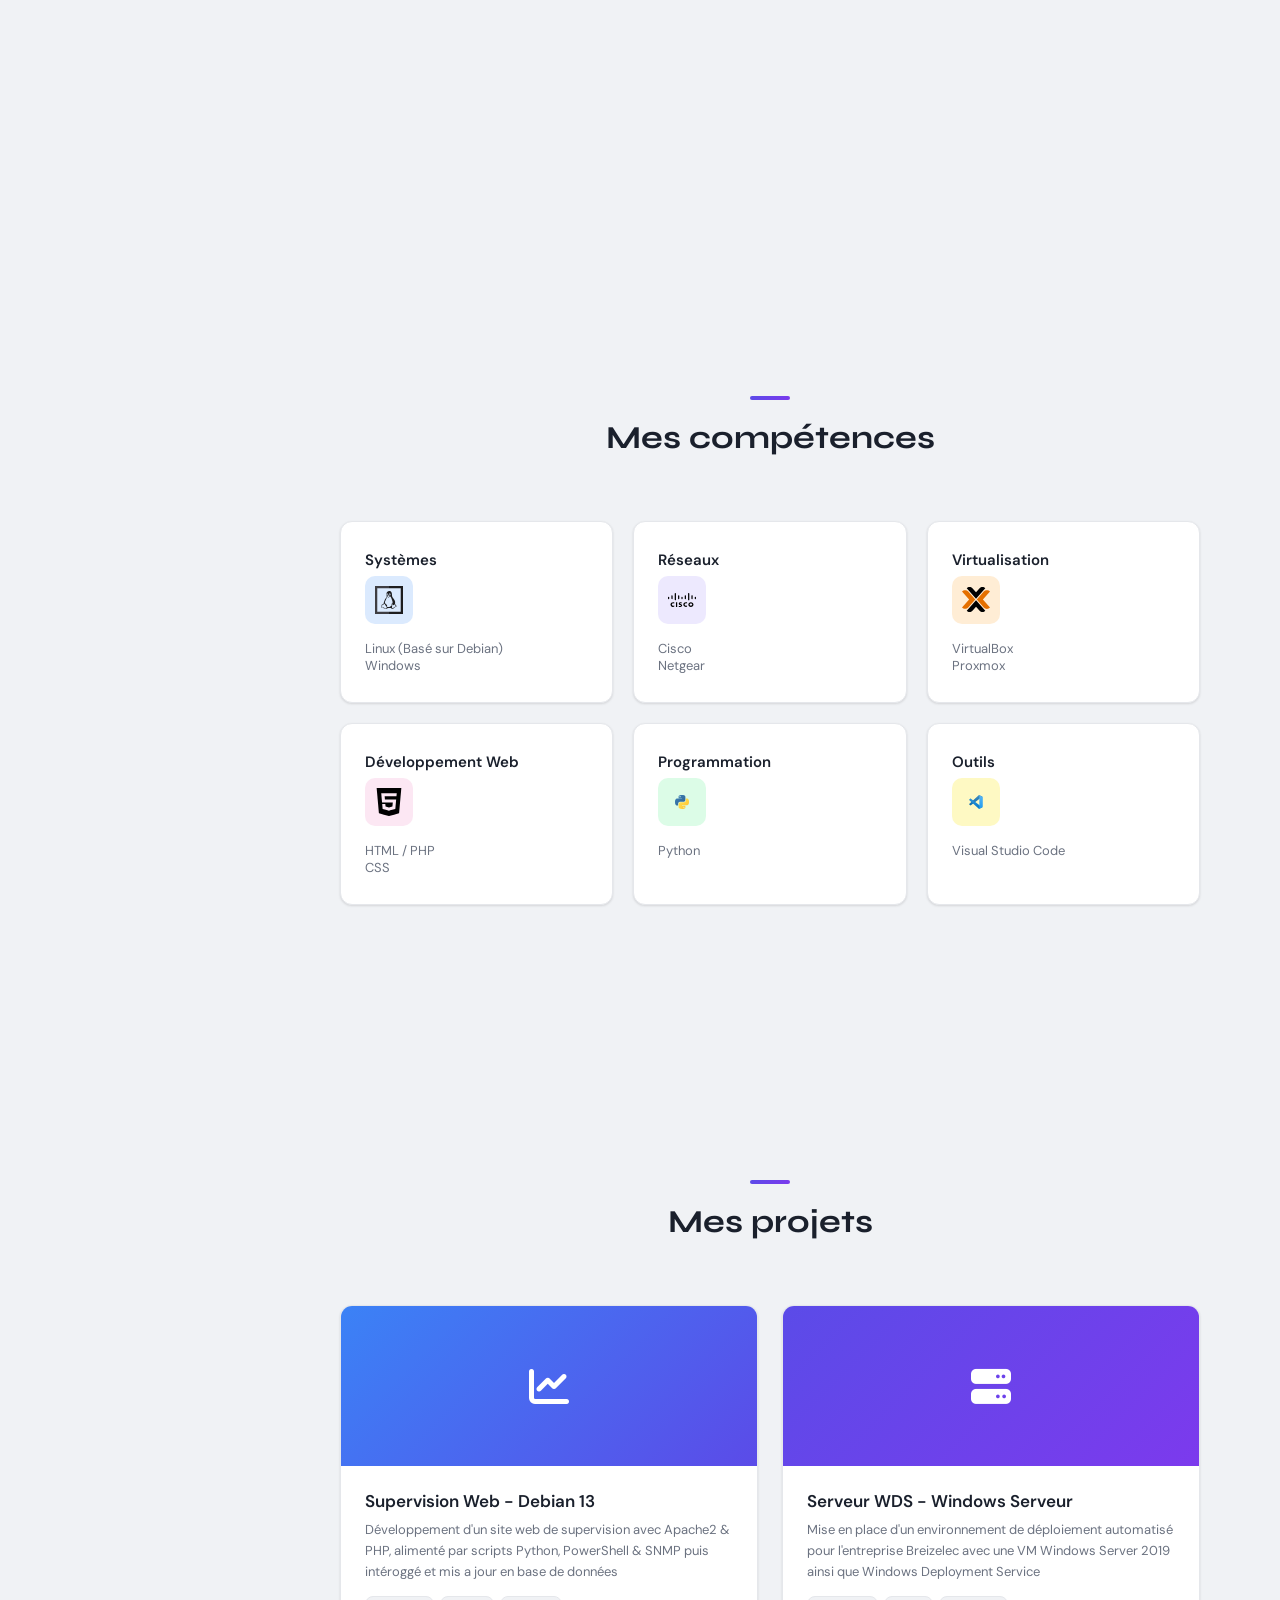
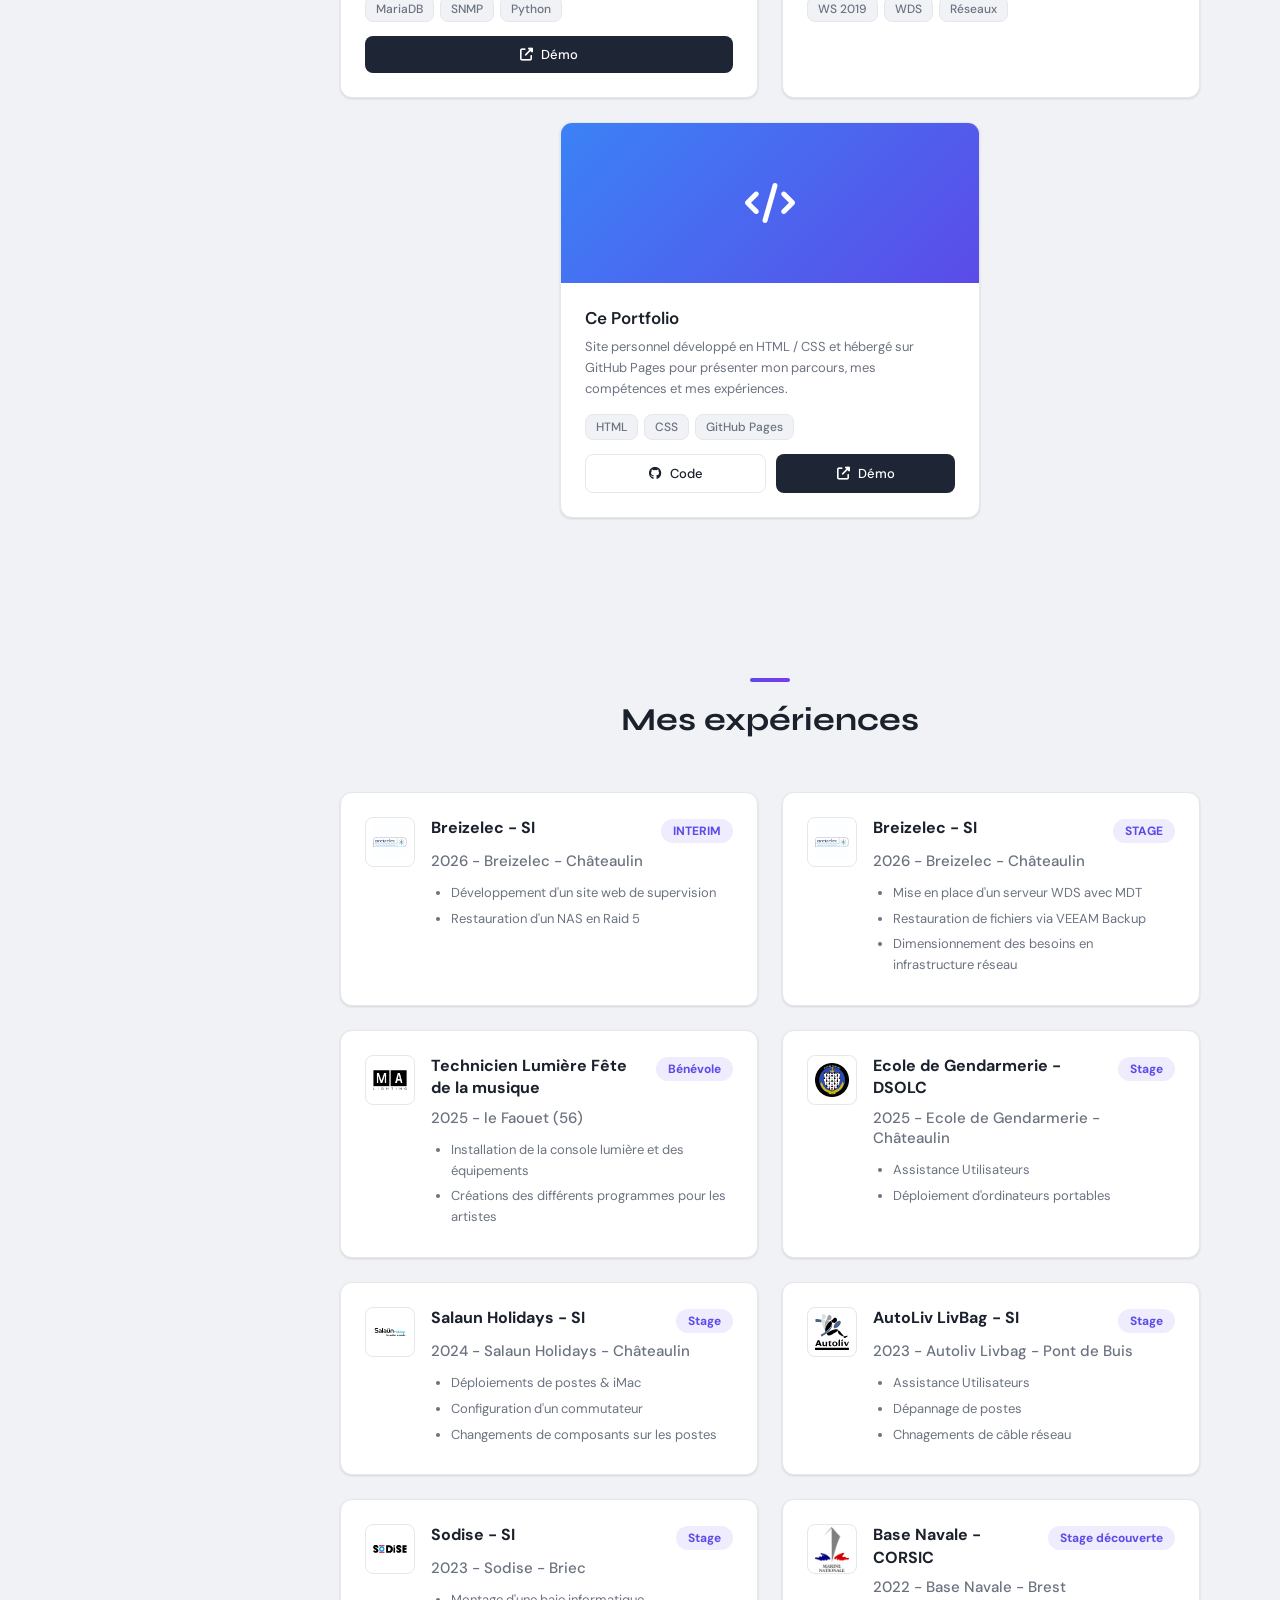
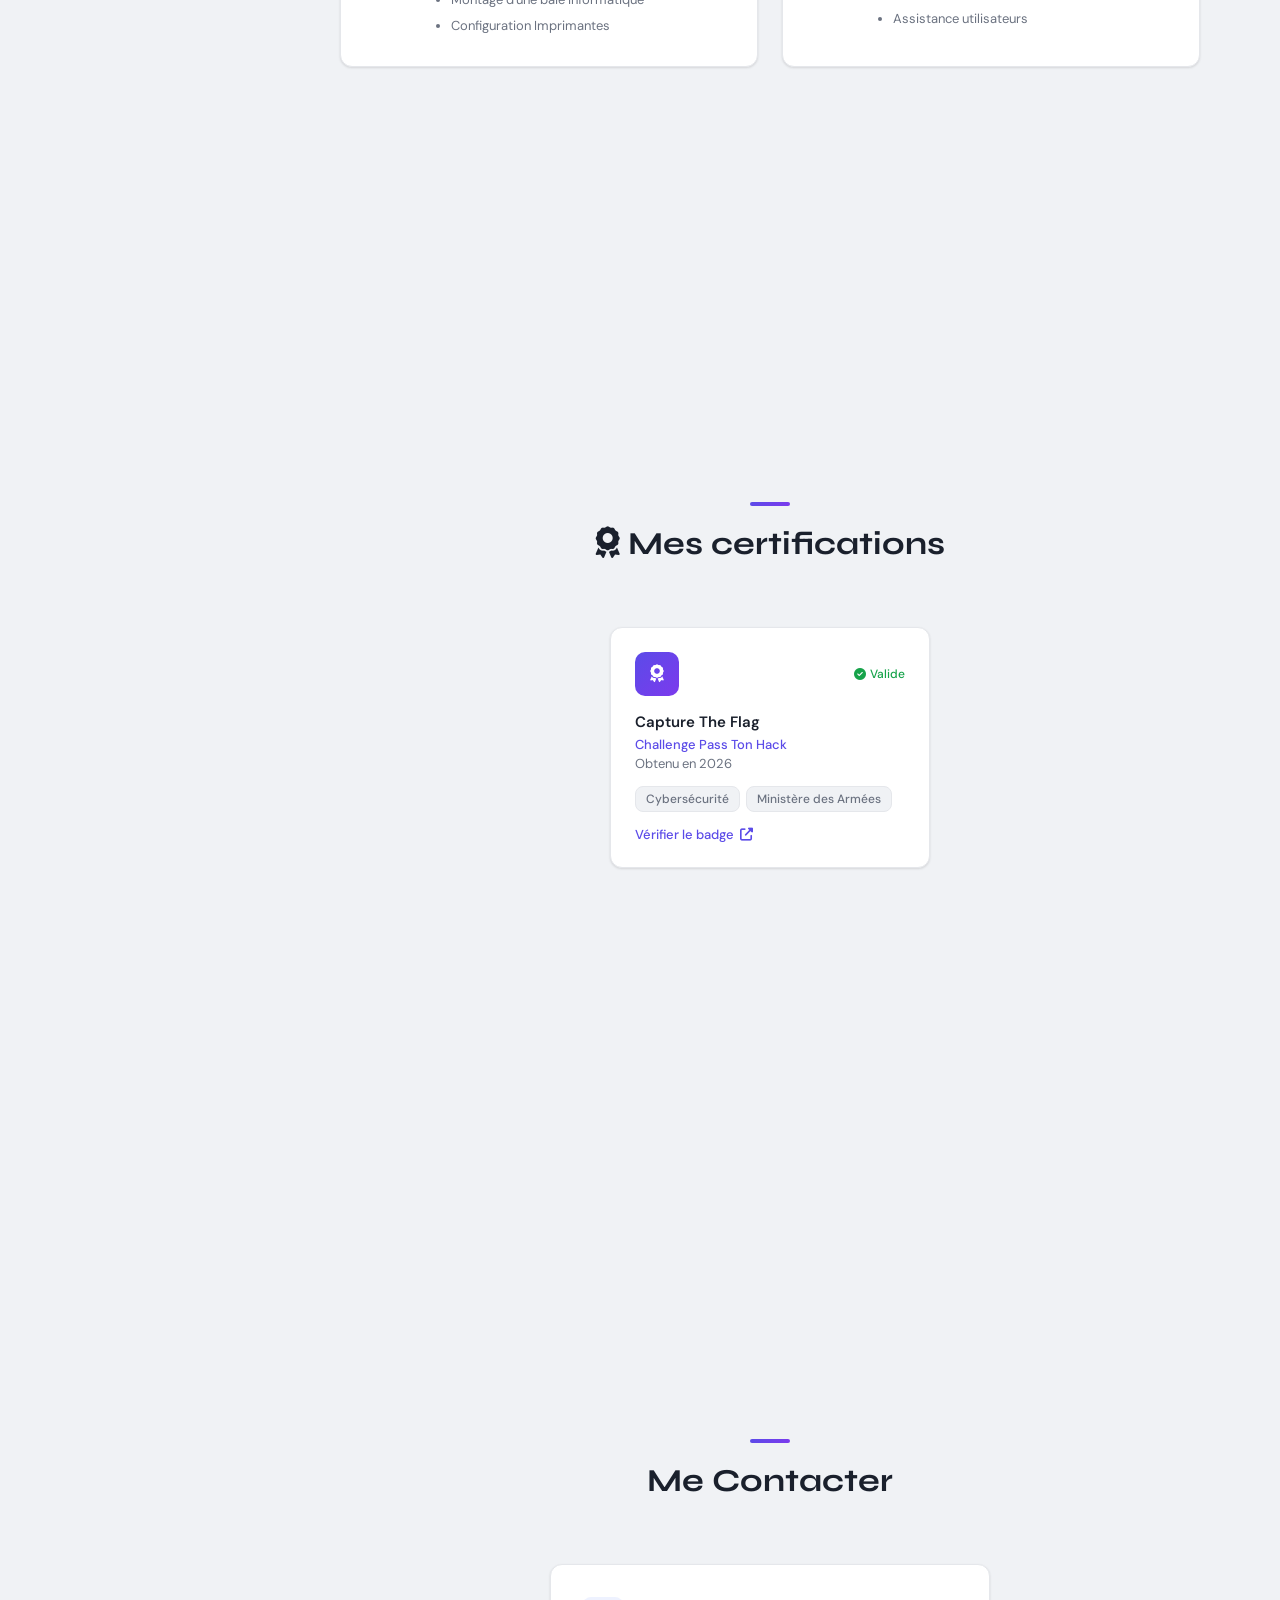
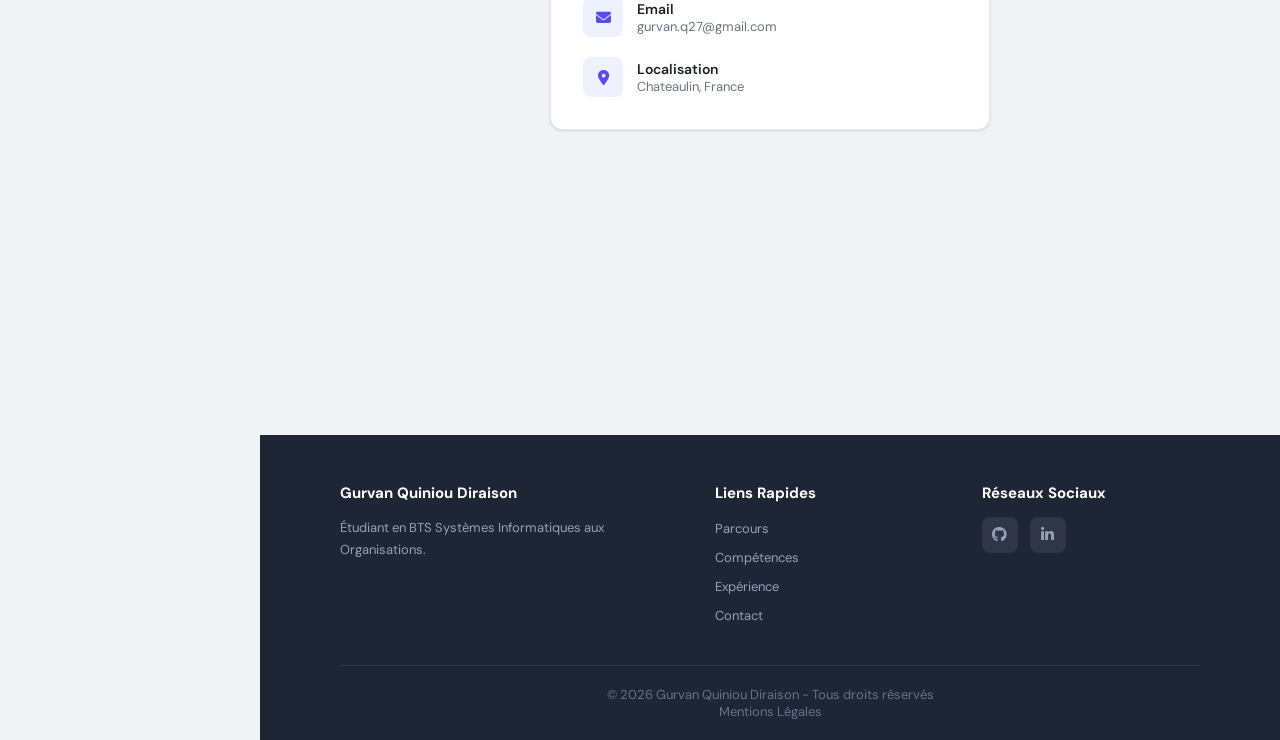
==== commit 5419c83b: "Update index.html" ====
--- a/index.html
+++ b/index.html
@@ -236,7 +236,6 @@
               <ul class="desc-list">
                 <li>Développement d'un site web de supervision</li>
                 <li>Restauration d'un NAS en Raid 5</li>
-                <li>mettre a jour</li>
               </ul>
             </div>
           </div>
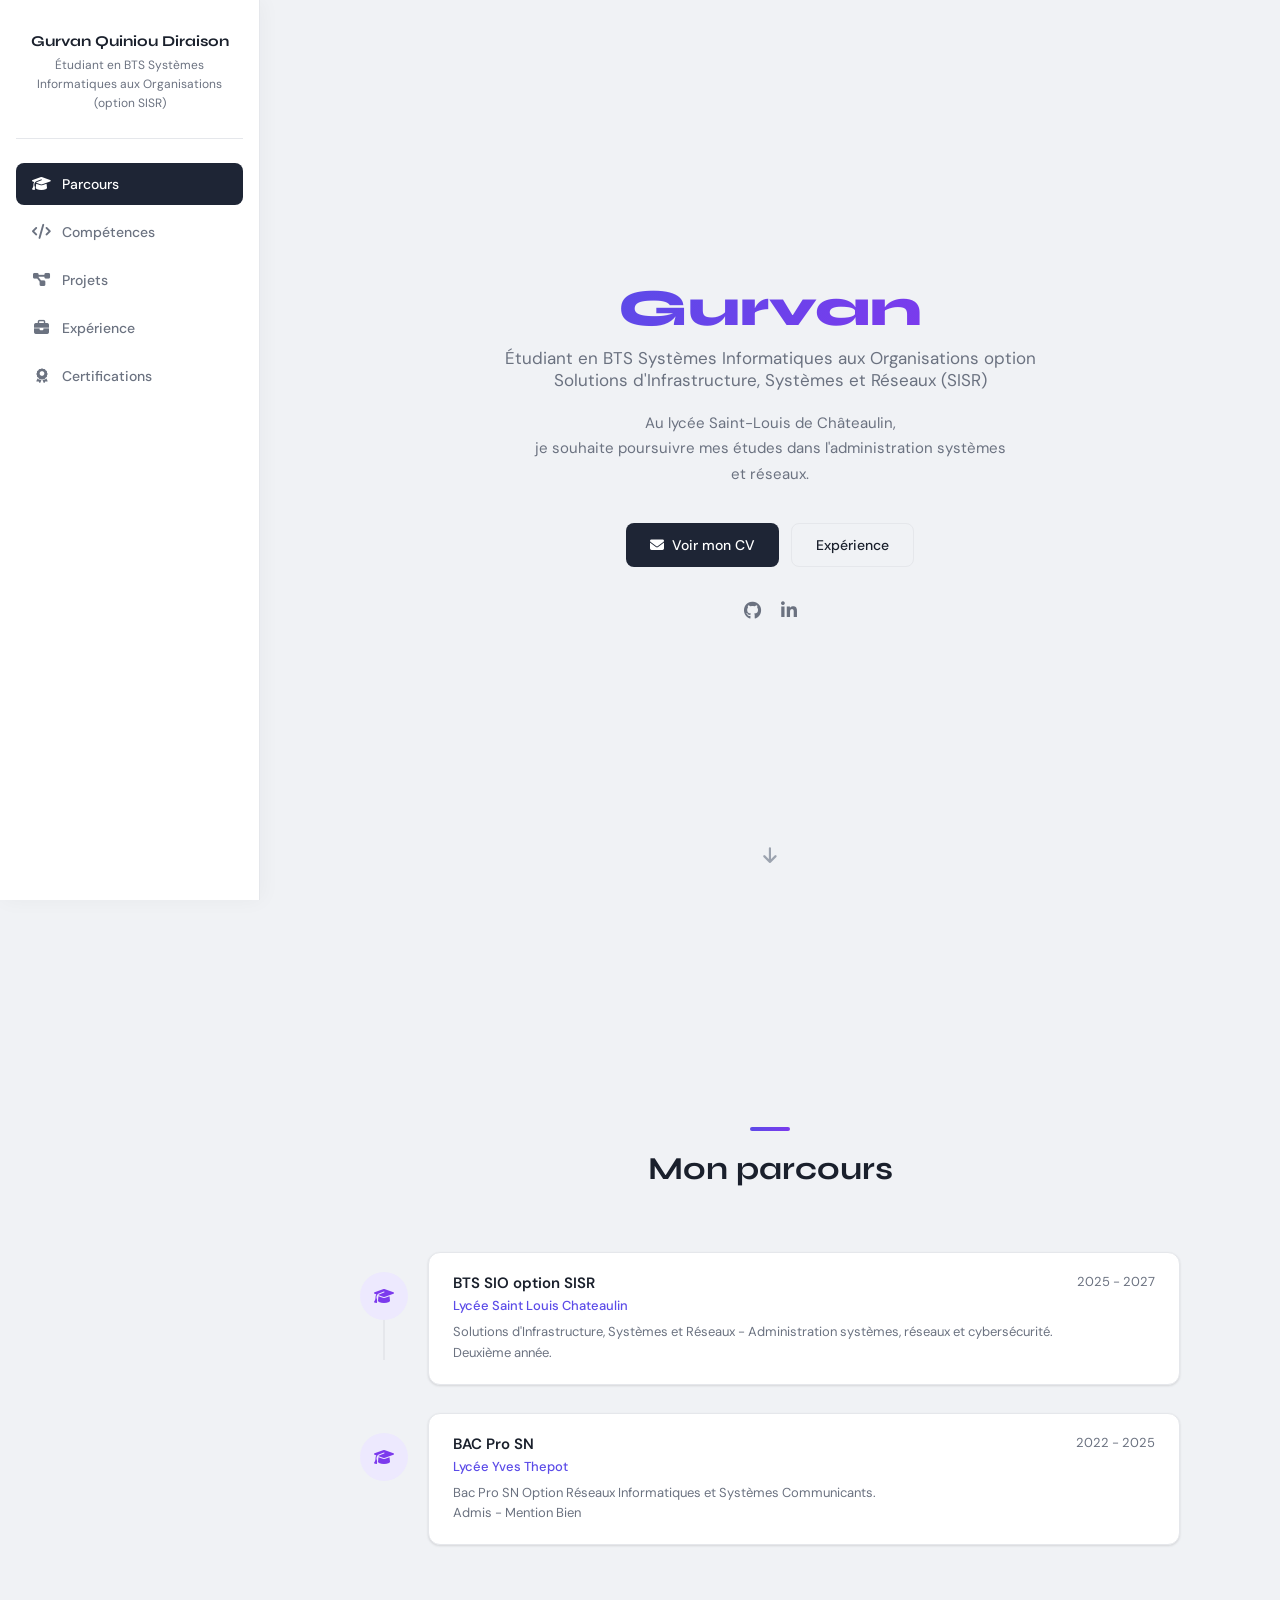
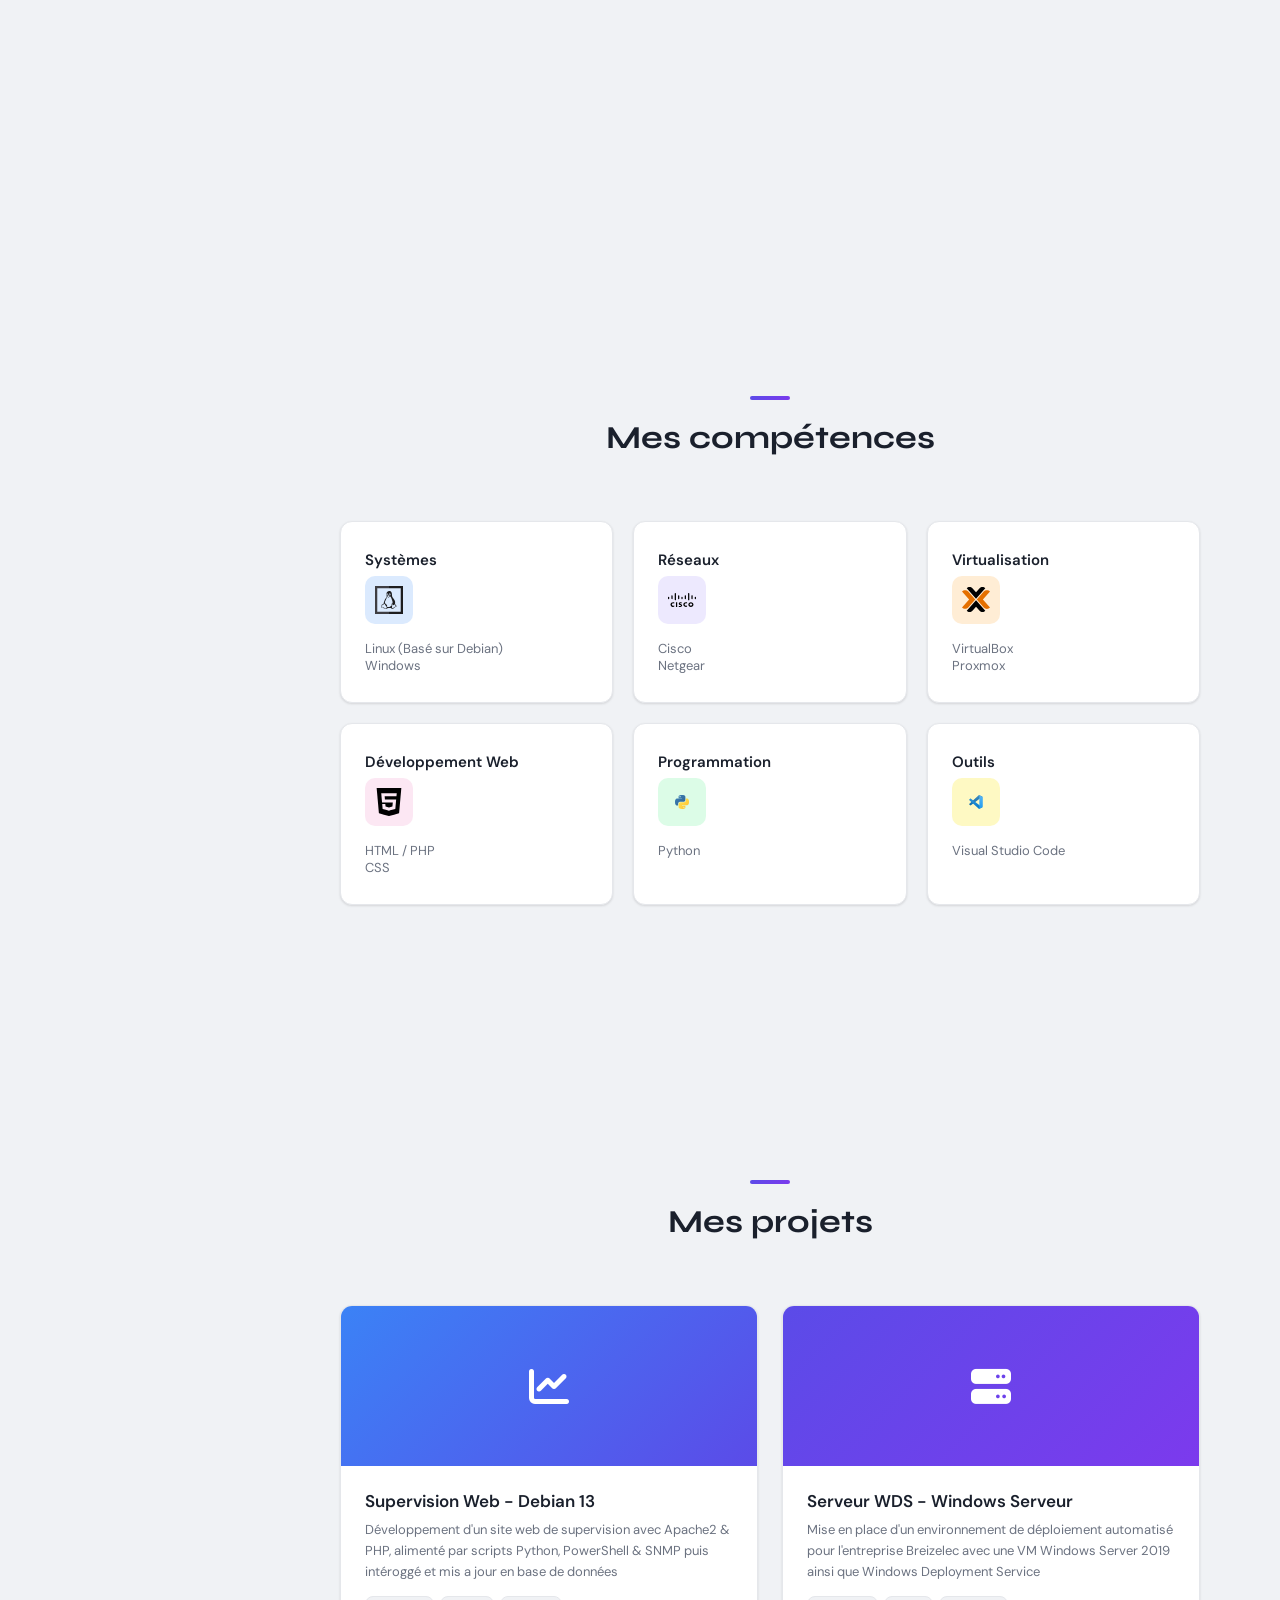
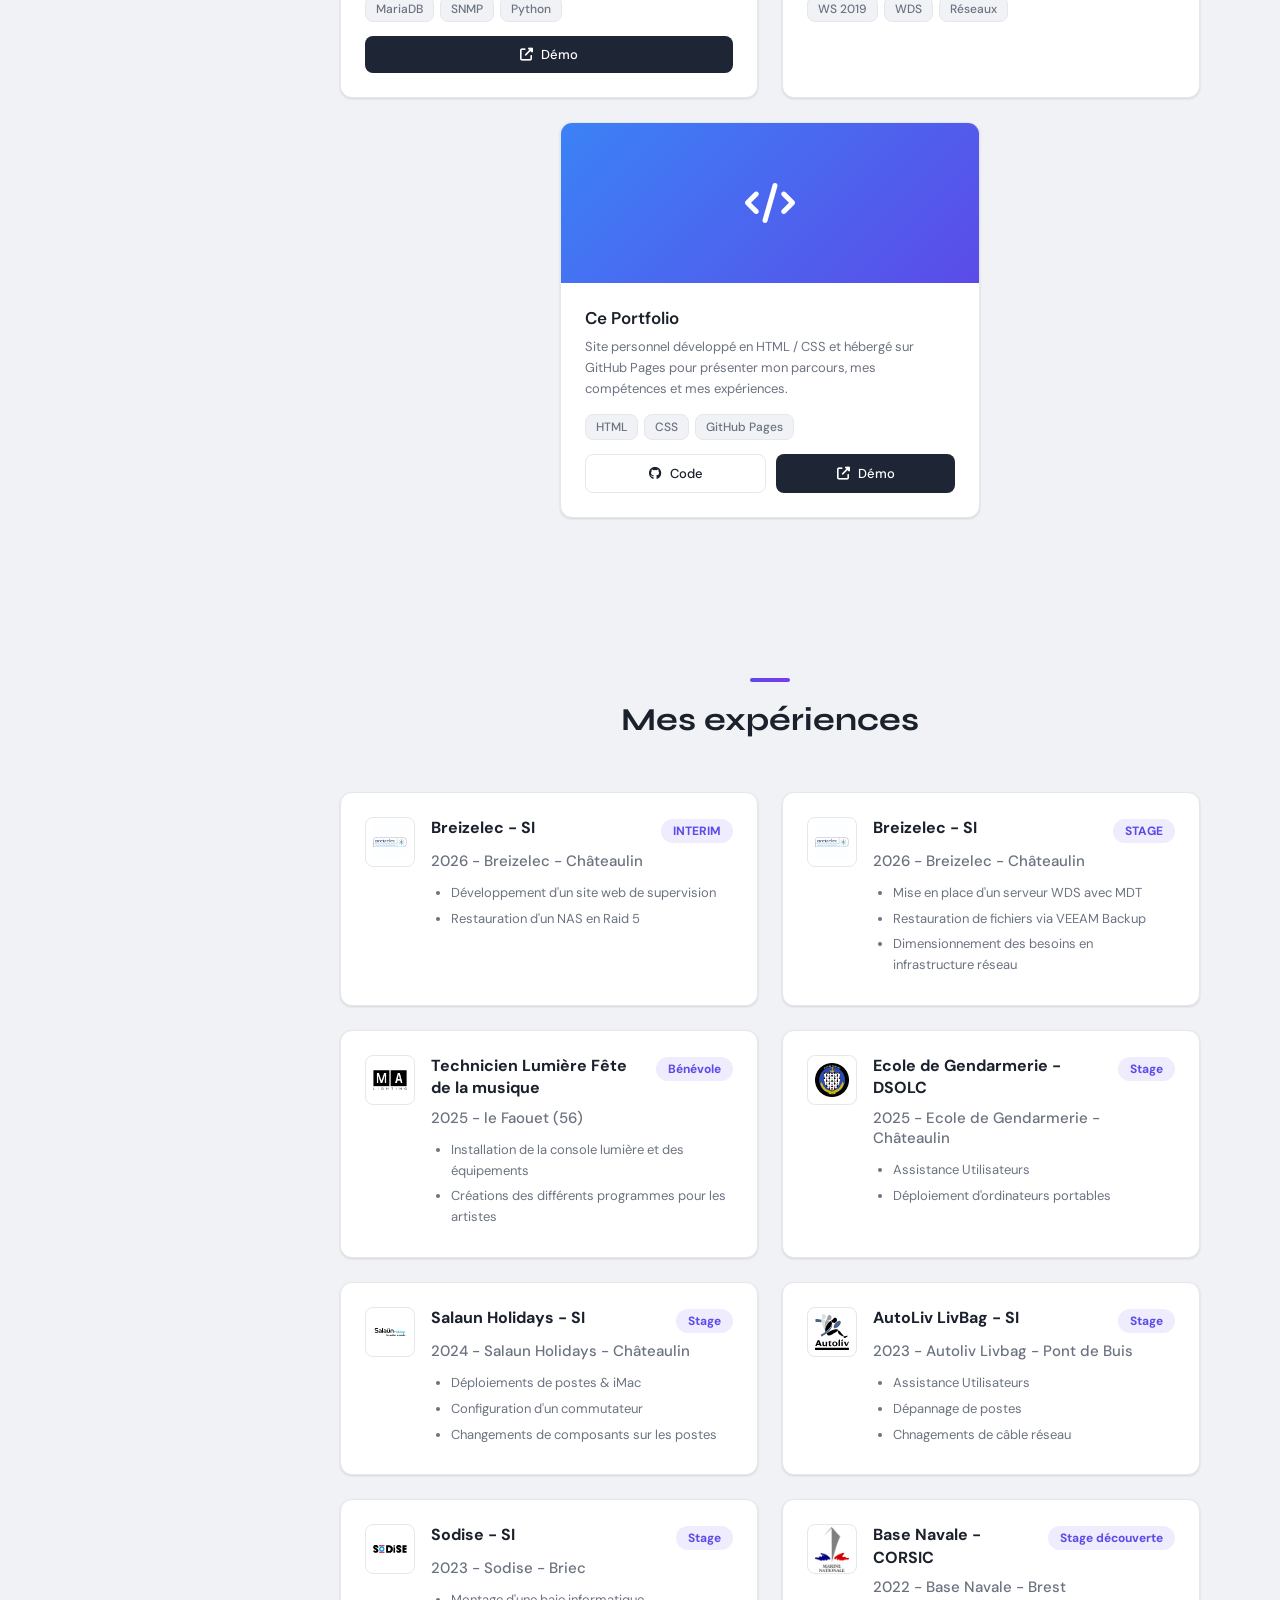
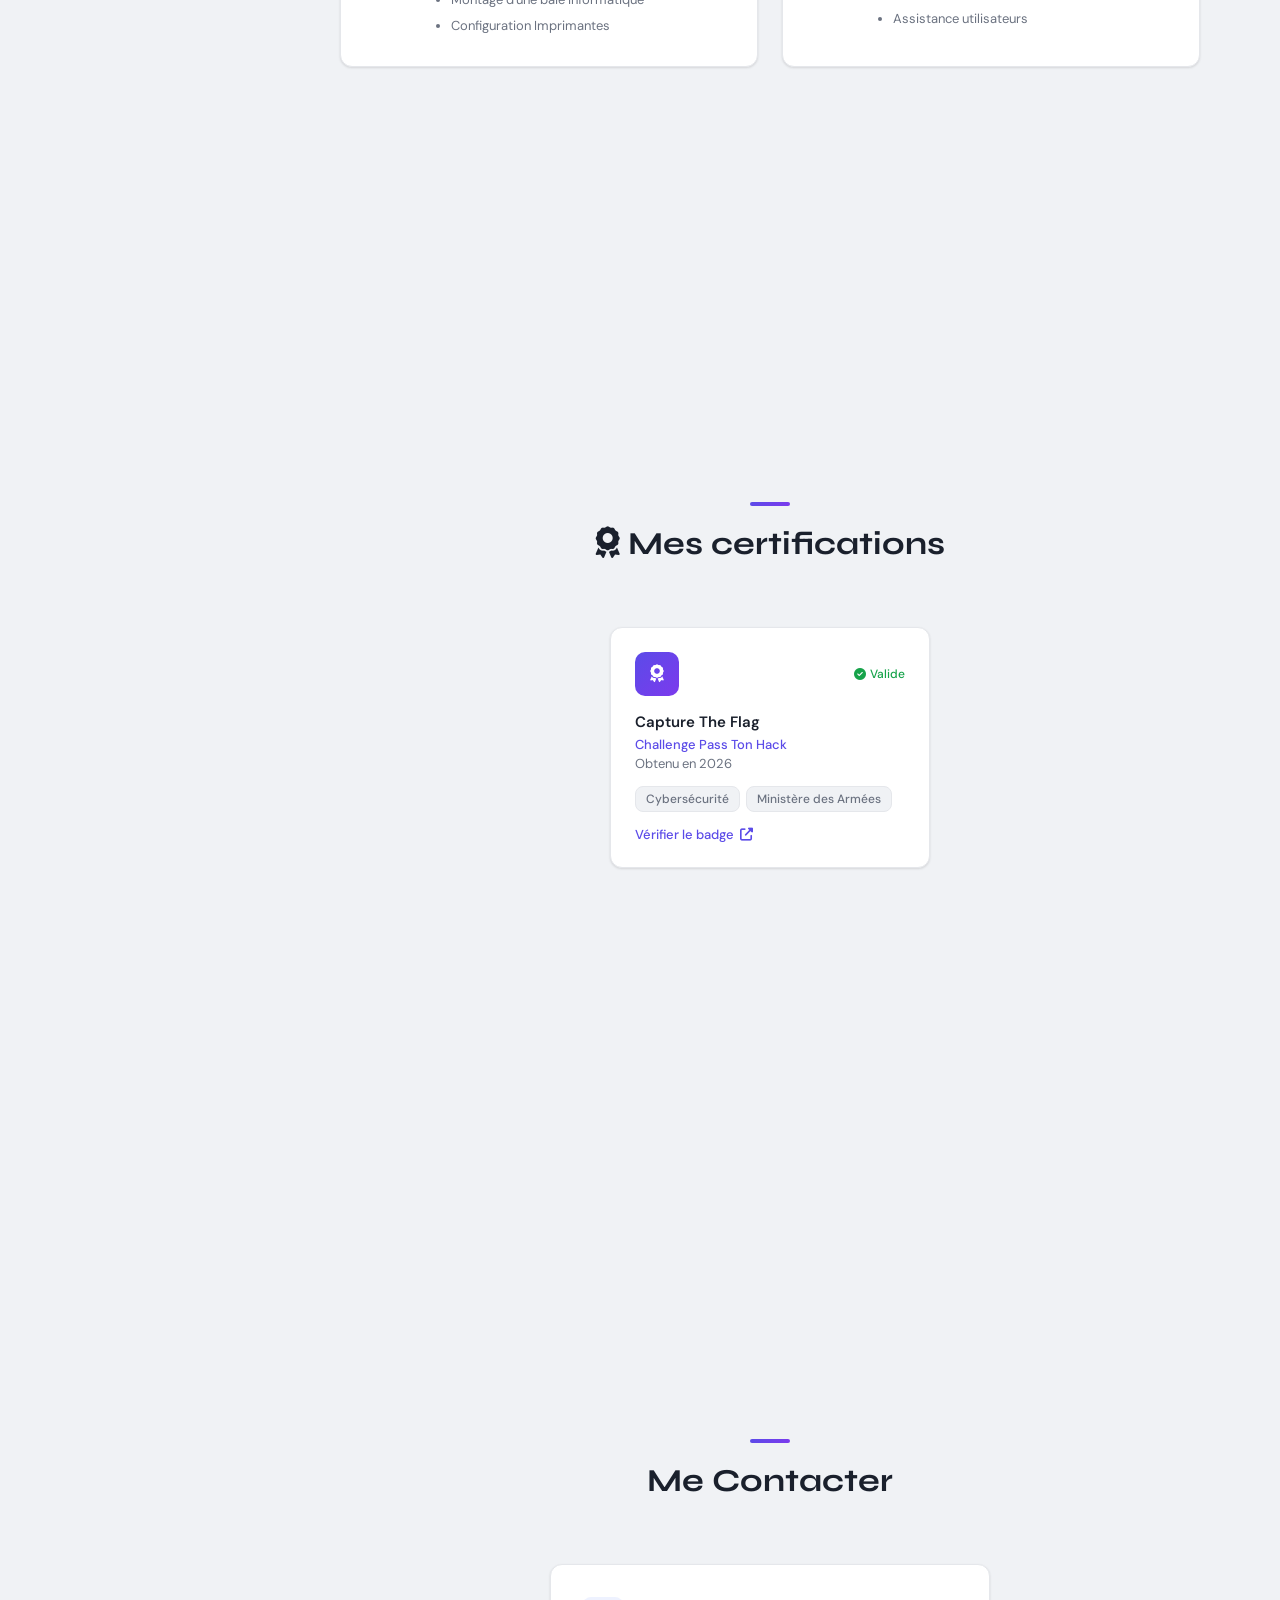
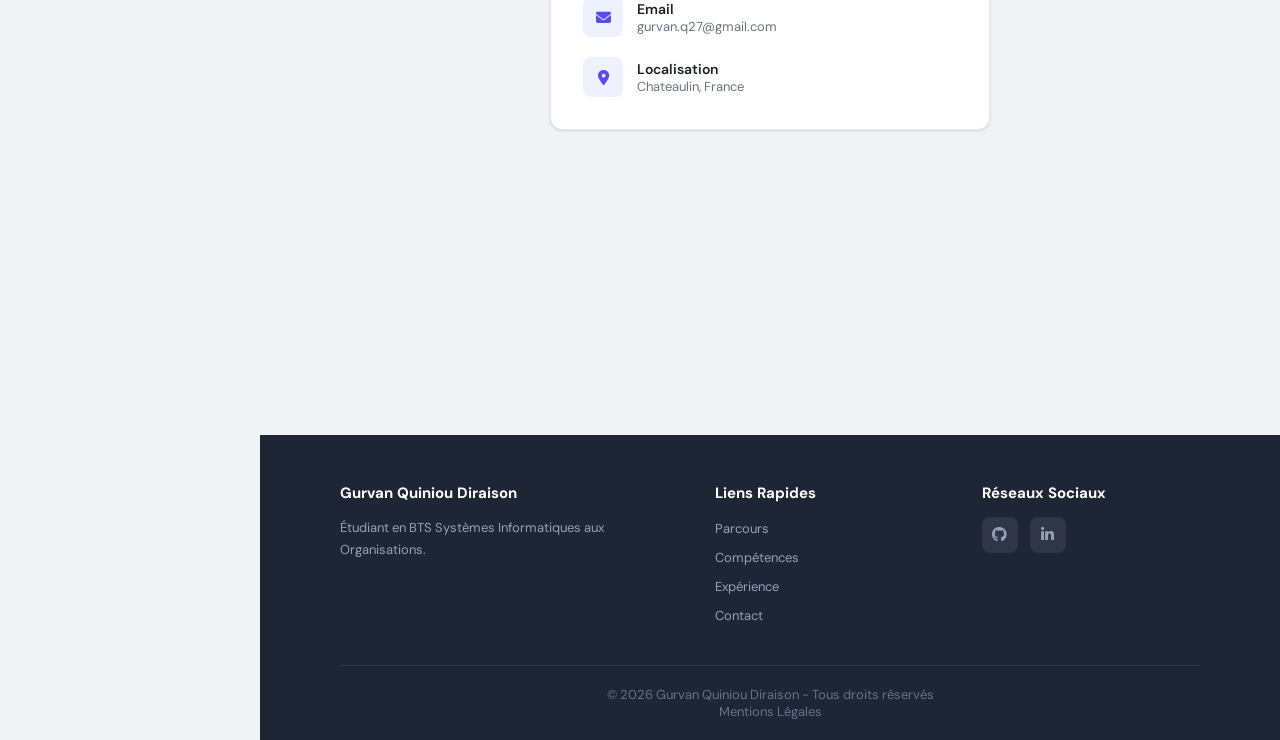
==== commit 02964868: "Update index.html" ====
--- a/index.html
+++ b/index.html
@@ -24,7 +24,7 @@
 
   <aside class="sidebar">
     <div class="sidebar-profile">
-      <div class="avatar"><img class="avatar" src="images/img.jpeg"></div>
+      <!-- <div class="avatar"><img class="avatar" src="images/img.jpeg"></div> -->
       <h2 class="sidebar-name">Gurvan Quiniou Diraison</h2>
       <p class="sidebar-bio">Étudiant en BTS Systèmes Informatiques aux Organisations (option SISR)</p>
     </div>
